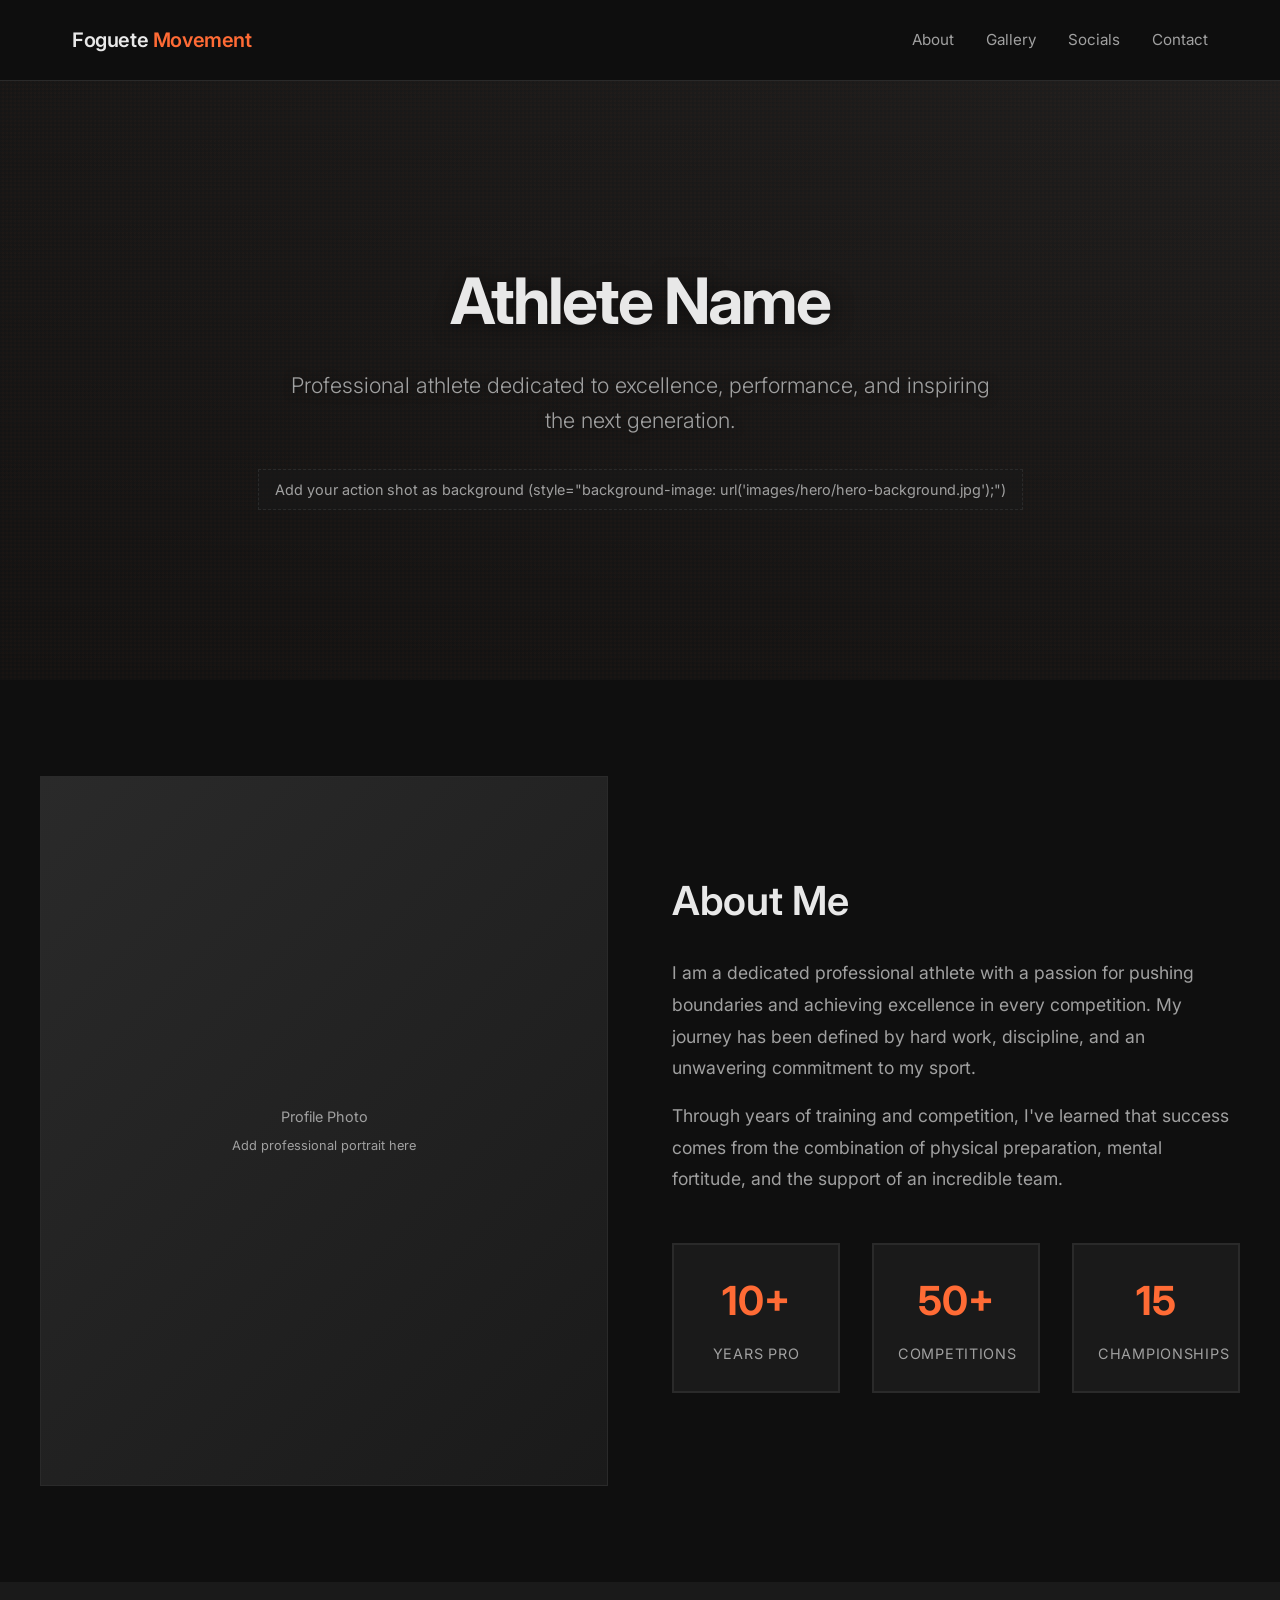
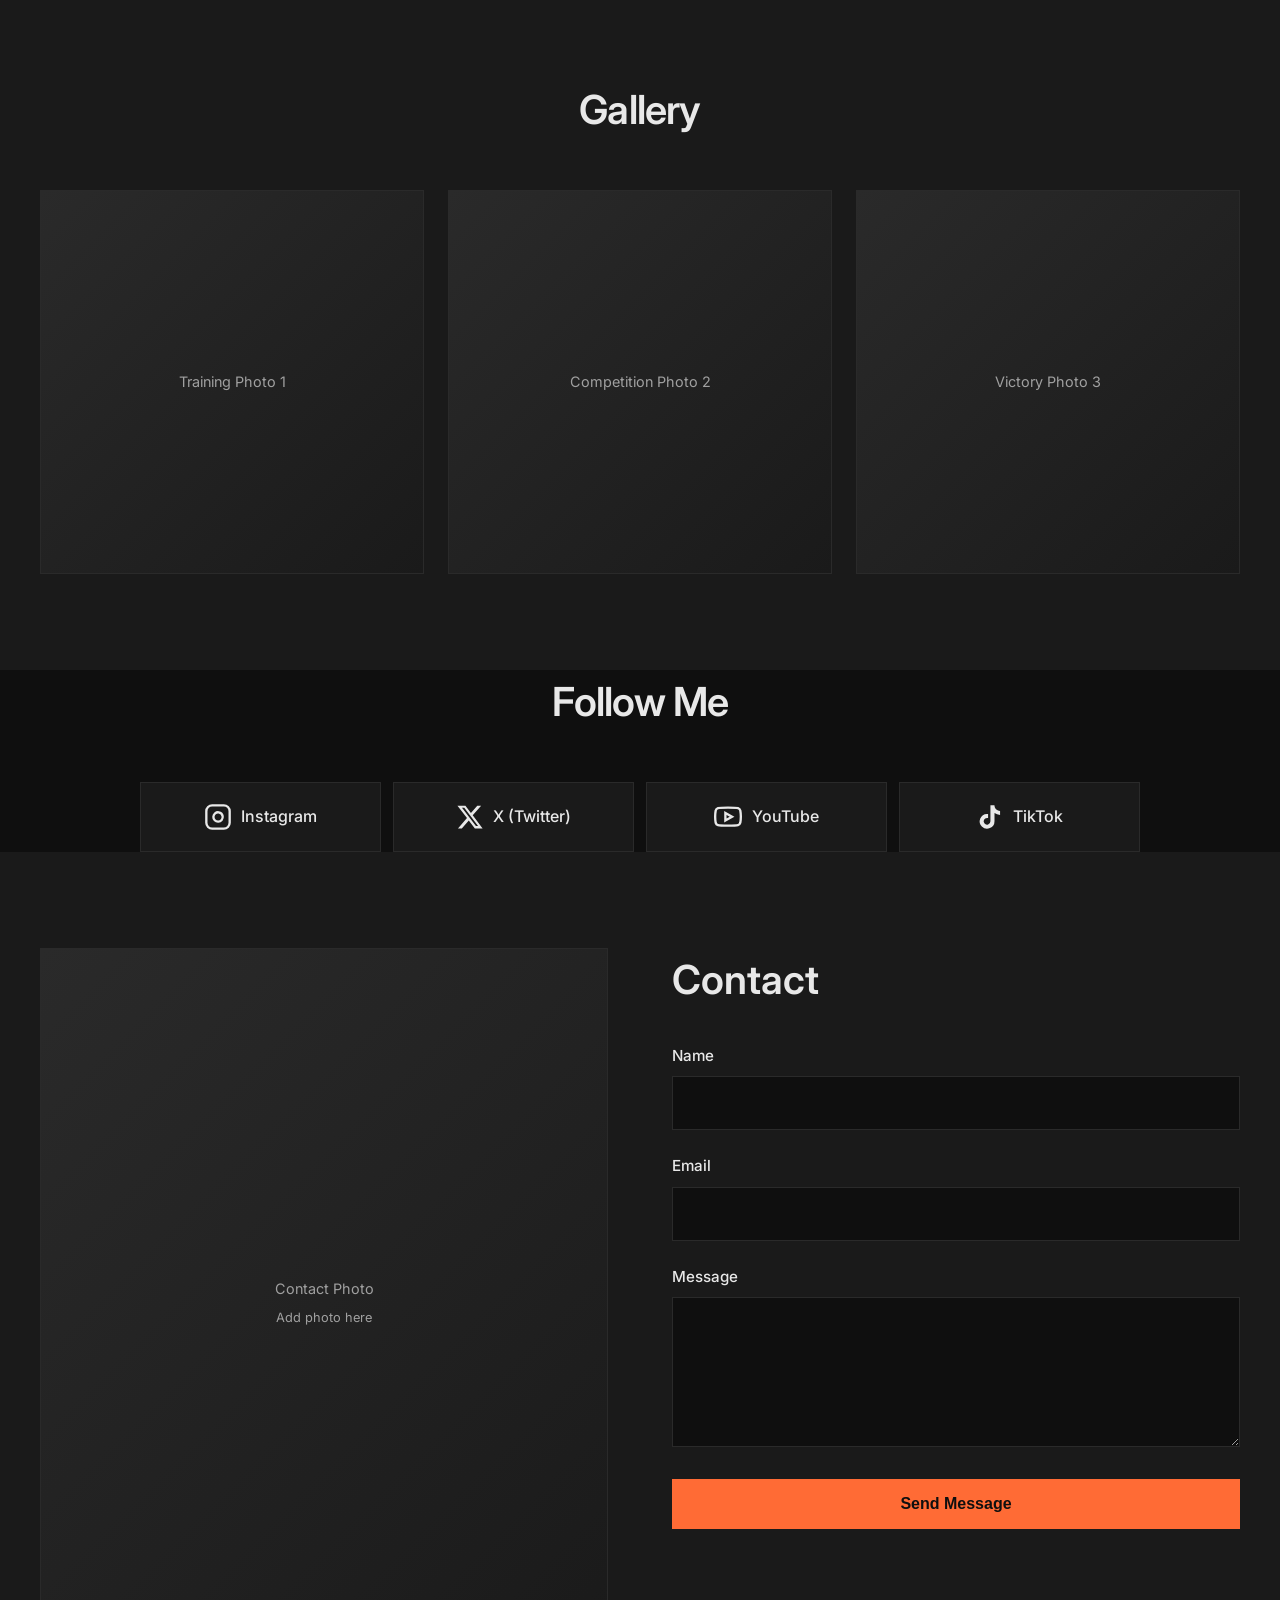
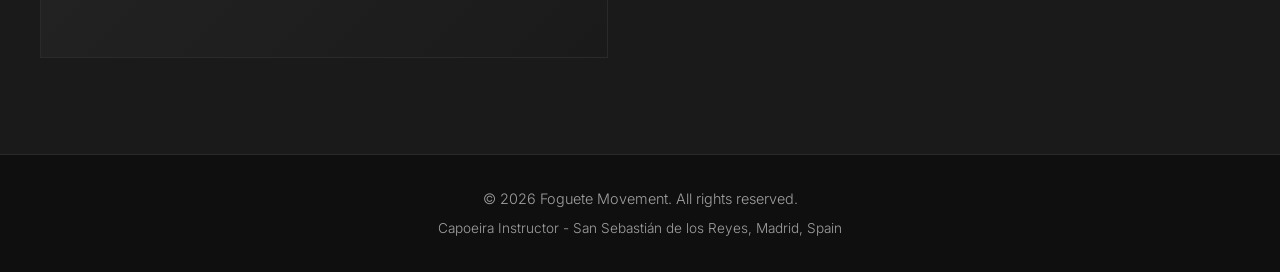
==== index.html @ 34d9576e "Update index.html" ====
<!DOCTYPE html>
<html lang="en">
<head>
    <meta charset="UTF-8">
    <meta name="viewport" content="width=device-width, initial-scale=1.0">
    <meta name="description" content="Professional athlete portfolio showcasing achievements, gallery, and contact information">
    <meta name="author" content="Athlete Name">
    <title>Foguete Movement | Capoeira & Documentaries</title>
    <link href="https://fonts.googleapis.com/css2?family=Inter:wght@300;400;500;600;700&display=swap" rel="stylesheet">
    <link rel="stylesheet" href="css/styles.css">
</head>
    
<body>
    <!-- Header Navigation -->
    <header>
        <nav>
            <div class="logo">Foguete <span style="color: var(--accent-orange);">Movement</span></div>
            <ul class="nav-links">
                <li><a href="#about">About</a></li>
                <li><a href="#gallery">Gallery</a></li>
                <li><a href="#social">Socials</a></li>
                <li><a href="#contact">Contact</a></li>
            </ul>
        </nav>
    </header>

    <!-- Hero Section with Background -->
    <section class="hero">
        <div class="hero-background">
            <!-- Replace this with: style="background-image: url('images/hero/hero-background.jpg');" -->
        </div>
        <div class="hero-content">
            <h1>Athlete Name</h1>
            <p>Professional athlete dedicated to excellence, performance, and inspiring the next generation.</p>
            <div class="hero-placeholder">Add your action shot as background (style="background-image: url('images/hero/hero-background.jpg');")</div>
        </div>
    </section>

    <!-- Profile/About Section -->
    <section id="about" class="profile-section">
        <div class="profile-container">
            <div class="profile-image">
                <!-- Replace with: <img src="images/profile/profile-photo.jpg" alt="Athlete Name" style="width: 100%; height: 100%; object-fit: cover;"> -->
                <div style="text-align: center; padding: 2rem;">
                    <p>Profile Photo</p>
                    <p style="font-size: 0.8rem; margin-top: 0.5rem;">Add professional portrait here</p>
                </div>
            </div>
            <div class="profile-content">
                <h2>About Me</h2>
                <p>I am a dedicated professional athlete with a passion for pushing boundaries and achieving excellence in every competition. My journey has been defined by hard work, discipline, and an unwavering commitment to my sport.</p>
                <p>Through years of training and competition, I've learned that success comes from the combination of physical preparation, mental fortitude, and the support of an incredible team.</p>
                
                <div class="stats-grid">
                    <div class="stat-item">
                        <span class="stat-number">10+</span>
                        <span class="stat-label">Years Pro</span>
                    </div>
                    <div class="stat-item">
                        <span class="stat-number">50+</span>
                        <span class="stat-label">Competitions</span>
                    </div>
                    <div class="stat-item">
                        <span class="stat-number">15</span>
                        <span class="stat-label">Championships</span>
                    </div>
                </div>
            </div>
        </div>
    </section>

    <!-- Gallery Section -->
    <section id="gallery" class="gallery-section">
        <div class="gallery-container">
            <h2 class="section-title">Gallery</h2>
            <div class="gallery-grid">
                <div class="gallery-item">
                    <!-- Replace with: <img src="images/gallery/training-01.jpg" alt="Training" style="width: 100%; height: 100%; object-fit: cover;"> -->
                    <p>Training Photo 1</p>
                </div>
                <div class="gallery-item">
                    <!-- Replace with: <img src="images/gallery/competition-02.jpg" alt="Competition" style="width: 100%; height: 100%; object-fit: cover;"> -->
                    <p>Competition Photo 2</p>
                </div>
                <div class="gallery-item">
                    <!-- Replace with: <img src="images/gallery/victory-03.jpg" alt="Victory" style="width: 100%; height: 100%; object-fit: cover;"> -->
                    <p>Victory Photo 3</p>
                </div>
            </div>
        </div>
    </section>

    <!-- Social Networks Section -->
    <section id="social" class="social-section">
            <h2 class="section-title">Follow Me</h2>
            <div class="social-links">
                <a href="https://instagram.com" class="social-link" target="_blank" rel="noopener noreferrer">
                    <svg class="social-icon" viewBox="0 0 24 24" fill="none" stroke="currentColor" stroke-width="2">
                        <rect x="2" y="2" width="20" height="20" rx="5" ry="5"></rect>
                        <path d="M16 11.37A4 4 0 1 1 12.63 8 4 4 0 0 1 16 11.37z"></path>
                        <line x1="17.5" y1="6.5" x2="17.51" y2="6.5"></line>
                    </svg>
                    <span class="social-name">Instagram</span>
                </a>
    
                <a href="https://twitter.com" class="social-link" target="_blank" rel="noopener noreferrer">
                    <svg class="social-icon-fill" viewBox="0 0 24 24" width="32" height="32">
                        <path d="M18.244 2.25h3.308l-7.227 8.26 8.502 11.24H16.17l-5.214-6.817L4.99 21.75H1.68l7.73-8.835L1.254 2.25H8.08l4.713 6.231zm-1.161 17.52h1.833L7.084 4.126H5.117z"/>
                    </svg>
                    <span class="social-name">X (Twitter)</span>
                </a>
    
                <a href="https://youtube.com" class="social-link" target="_blank" rel="noopener noreferrer">
                    <svg class="social-icon" viewBox="0 0 24 24" fill="none" stroke="currentColor" stroke-width="2">
                        <path d="M22.54 6.42a2.78 2.78 0 0 0-1.94-2C18.88 4 12 4 12 4s-6.88 0-8.6.46a2.78 2.78 0 0 0-1.94 2A29 29 0 0 0 1 11.75a29 29 0 0 0 .46 5.33A2.78 2.78 0 0 0 3.4 19c1.72.46 8.6.46 8.6.46s6.88 0 8.6-.46a2.78 2.78 0 0 0 1.94-2 29 29 0 0 0 .46-5.25 29 29 0 0 0-.46-5.33z"></path>
                        <polygon points="9.75 15.02 15.5 11.75 9.75 8.48 9.75 15.02"></polygon>
                    </svg>
                    <span class="social-name">YouTube</span>
                </a>
    
                <a href="https://tiktok.com" class="social-link" target="_blank" rel="noopener noreferrer">
                    <svg class="social-icon-fill" viewBox="0 0 24 24" width="32" height="32">
                        <path d="M19.59 6.69a4.83 4.83 0 0 1-3.77-4.25V2h-3.45v13.67a2.89 2.89 0 0 1-5.2 1.74 2.89 2.89 0 0 1 2.31-4.64 2.93 2.93 0 0 1 .88.13V9.4a6.84 6.84 0 0 0-1-.05A6.33 6.33 0 0 0 5 20.1a6.34 6.34 0 0 0 10.86-4.43v-7a8.16 8.16 0 0 0 4.77 1.52v-3.4a4.85 4.85 0 0 1-1-.1z"/>
                    </svg>
                    <span class="social-name">TikTok</span>
                </a>
            </div>
        </section>

    <!-- Contact Section -->
    <section id="contact" class="contact-section">
        <div class="contact-container">
            <div class="contact-image">
                <!-- Replace with: <img src="images/contact/contact-photo.jpg" alt="Contact" style="width: 100%; height: 100%; object-fit: cover;"> -->
                <div style="text-align: center; padding: 2rem;">
                    <p>Contact Photo</p>
                    <p style="font-size: 0.8rem; margin-top: 0.5rem;">Add photo here</p>
                </div>
            </div>
            <div class="contact-form-wrapper">
                <h2>Contact</h2>
                <form class="contact-form">
                    <div class="form-group">
                        <label for="name">Name</label>
                        <input type="text" id="name" name="name" required>
                    </div>
                    <div class="form-group">
                        <label for="email">Email</label>
                        <input type="email" id="email" name="email" required>
                    </div>
                    <div class="form-group">
                        <label for="message">Message</label>
                        <textarea id="message" name="message" required></textarea>
                    </div>
                    <button type="submit" class="submit-btn"><span>Send Message</span></button>
                </form>
            </div>
        </div>
    </section>

    <!-- Footer -->
    <footer>
        <p>&copy; 2026 Foguete Movement. All rights reserved.</p>
        <p style="font-size: 0.85rem; margin-top: 0.5rem;">Capoeira Instructor - San Sebastián de los Reyes, Madrid, Spain</p>
    </footer>
---- css/styles.css ----
/* CSS Reset and Base Styles */
* {
    margin: 0;
    padding: 0;
    box-sizing: border-box;
}

:root {
    --primary-dark: #0f0f0f;
    --secondary-dark: #1a1a1a;
    --text-primary: #e8e8e8;
    --text-secondary: #a0a0a0;
    --border-dark: #2a2a2a;
    --accent-orange: #ff6b35;
    --accent-orange-hover: #ff8555;
}

body {
    font-family: 'Inter', -apple-system, BlinkMacSystemFont, 'Segoe UI', Roboto, sans-serif;
    line-height: 1.6;
    color: var(--text-primary);
    background-color: var(--primary-dark);
}

/* Header Navigation */
header {
    position: fixed;
    top: 0;
    width: 100%;
    background-color: rgba(15, 15, 15, 0.95);
    backdrop-filter: blur(10px);
    border-bottom: 1px solid var(--border-dark);
    z-index: 1000;
}

nav {
    max-width: 1200px;
    margin: 0 auto;
    padding: 1.5rem 2rem;
    display: flex;
    justify-content: space-between;
    align-items: center;
}

.logo {
    font-size: 1.25rem;
    font-weight: 600;
    letter-spacing: -0.02em;
    color: var(--text-primary);
}

.nav-links {
    display: flex;
    gap: 2rem;
    list-style: none;
}

.nav-links a {
    text-decoration: none;
    color: var(--text-secondary);
    font-size: 0.95rem;
    font-weight: 400;
    transition: color 0.3s ease;
    position: relative;
    padding-bottom: 4px;
}

.nav-links a::after {
    content: '';
    position: absolute;
    bottom: 0;
    left: 50%;
    width: 0;
    height: 2px;
    background-color: var(--accent-orange);
    transition: width 0.3s ease, left 0.3s ease;
}

.nav-links a:hover {
    color: var(--accent-orange);
}

.nav-links a:hover::after {
    width: 100%;
    left: 0;
}

/* Hero Section with Background Image */
.hero {
    margin-top: 80px;
    padding: 0;
    position: relative;
    overflow: hidden;
    height: 600px;
}

.hero-background {
    position: absolute;
    top: 0;
    left: 0;
    right: 0;
    bottom: 0;
    background: linear-gradient(135deg, #1a1a1a 0%, #2a2a2a 100%);
    background-size: cover;
    background-position: center;
}

.hero-background::before {
    content: '';
    position: absolute;
    top: 0;
    left: 0;
    right: 0;
    bottom: 0;
    background: linear-gradient(to bottom, rgba(15, 15, 15, 0.3), rgba(15, 15, 15, 0.8));
    z-index: 1;
}

.hero-background::after {
    content: '';
    position: absolute;
    top: 0;
    left: 0;
    right: 0;
    bottom: 0;
    background-image: 
        repeating-linear-gradient(
            0deg,
            transparent,
            transparent 2px,
            rgba(255, 107, 53, 0.03) 2px,
            rgba(255, 107, 53, 0.03) 4px
        ),
        repeating-linear-gradient(
            90deg,
            transparent,
            transparent 2px,
            rgba(255, 107, 53, 0.03) 2px,
            rgba(255, 107, 53, 0.03) 4px
        );
    opacity: 0.5;
    z-index: 2;
}

.hero-content {
    position: relative;
    z-index: 3;
    height: 100%;
    display: flex;
    flex-direction: column;
    justify-content: center;
    align-items: center;
    text-align: center;
    padding: 2rem;
}

.hero h1 {
    font-size: 4rem;
    font-weight: 700;
    letter-spacing: -0.03em;
    margin-bottom: 1rem;
    color: var(--text-primary);
    text-shadow: 2px 2px 20px rgba(0, 0, 0, 0.5);
}

.hero p {
    font-size: 1.35rem;
    font-weight: 300;
    color: var(--text-secondary);
    max-width: 700px;
    margin: 0 auto;
    text-shadow: 1px 1px 10px rgba(0, 0, 0, 0.5);
}

.hero-placeholder {
    color: var(--text-secondary);
    font-size: 0.9rem;
    margin-top: 2rem;
    padding: 0.5rem 1rem;
    border: 1px dashed var(--border-dark);
    background: rgba(26, 26, 26, 0.6);
}

/* Profile Section */
.profile-section {
    background-color: var(--primary-dark);
    padding: 6rem 2rem;
}

.profile-container {
    max-width: 1200px;
    margin: 0 auto;
    display: grid;
    grid-template-columns: 1fr 1fr;
    gap: 4rem;
    align-items: center;
}

.profile-image {
    width: 100%;
    aspect-ratio: 4/5;
    background: linear-gradient(135deg, #2a2a2a 0%, #1a1a1a 100%);
    border: 1px solid var(--border-dark);
    display: flex;
    align-items: center;
    justify-content: center;
    color: var(--text-secondary);
    font-size: 0.9rem;
}

.profile-content h2 {
    font-size: 2.5rem;
    font-weight: 600;
    margin-bottom: 1.5rem;
    color: var(--text-primary);
}

.profile-content p {
    font-size: 1.1rem;
    line-height: 1.8;
    color: var(--text-secondary);
    margin-bottom: 1rem;
}

.stats-grid {
    display: grid;
    grid-template-columns: repeat(3, 1fr);
    gap: 2rem;
    margin-top: 3rem;
}

.stat-item {
    text-align: center;
    padding: 1.5rem;
    background-color: var(--secondary-dark);
    border: 2px solid var(--border-dark);
    position: relative;
    overflow: hidden;
    transition: transform 0.3s ease;
}

.stat-item::before {
    content: '';
    position: absolute;
    top: 0;
    left: 0;
    right: 0;
    bottom: 0;
    border: 2px solid var(--accent-orange);
    opacity: 0;
    transition: opacity 0.3s ease;
}

.stat-item::after {
    content: '';
    position: absolute;
    top: -2px;
    left: -2px;
    right: -2px;
    bottom: -2px;
    background: linear-gradient(90deg, 
        transparent 0%, 
        var(--accent-orange) 50%, 
        transparent 100%);
    opacity: 0;
    animation: none;
}

@keyframes lightsaberSweep {
    0% {
        transform: translateX(-100%);
    }
    100% {
        transform: translateX(100%);
    }
}

.stat-item:hover {
    transform: translateY(-5px);
}

.stat-item:hover::before {
    opacity: 1;
}

.stat-item:hover::after {
    opacity: 0.6;
    animation: lightsaberSweep 1s ease-in-out;
}

.stat-number {
    font-size: 2.5rem;
    font-weight: 700;
    color: var(--accent-orange);
    display: block;
    margin-bottom: 0.5rem;
}

.stat-label {
    font-size: 0.9rem;
    color: var(--text-secondary);
    text-transform: uppercase;
    letter-spacing: 0.05em;
}

/* Gallery Section */
.gallery-section {
    background-color: var(--secondary-dark);
    padding: 6rem 2rem;
}

.gallery-container {
    max-width: 1200px;
    margin: 0 auto;
}

.section-title {
    font-size: 2.5rem;
    font-weight: 600;
    text-align: center;
    margin-bottom: 3rem;
    letter-spacing: -0.02em;
    color: var(--text-primary);
}

.gallery-grid {
    display: grid;
    grid-template-columns: repeat(auto-fit, minmax(300px, 1fr));
    gap: 1.5rem;
}

.gallery-item {
    aspect-ratio: 1;
    background: linear-gradient(135deg, #2a2a2a 0%, #1a1a1a 100%);
    border: 1px solid var(--border-dark);
    overflow: hidden;
    display: flex;
    align-items: center;
    justify-content: center;
    color: var(--text-secondary);
    font-size: 0.9rem;
    transition: transform 0.3s ease, border-color 0.3s ease, box-shadow 0.3s ease;
    cursor: pointer;
    position: relative;
}

.gallery-item::before {
    content: '';
    position: absolute;
    inset: 0;
    background: linear-gradient(135deg, rgba(255, 107, 53, 0.1) 0%, transparent 100%);
    opacity: 0;
    transition: opacity 0.3s ease;
}

.gallery-item:hover {
    transform: scale(1.05);
    border-color: var(--accent-orange);
    box-shadow: 0 12px 32px rgba(255, 107, 53, 0.3);
}

.gallery-item:hover::before {
    opacity: 1;
}

/* Social links — single row, never wraps */
.social-section { background-color: var(--primary-dark); }

.social-links {
    display: flex;
    flex-direction: row;
    flex-wrap: nowrap;
    gap: 0.75rem;
    max-width: 1000px;
    width: 100%;
    margin: 0 auto;
}

.social-link {
    flex: 1 1 0;
    min-width: 0;
    display: flex;
    flex-direction: row;
    align-items: center;
    justify-content: center;
    gap: 0.6rem;
    padding: 1.25rem 0.75rem;
    border: 1px solid var(--border-dark);
    text-decoration: none;
    color: var(--text-primary);
    background-color: var(--secondary-dark);
    white-space: nowrap;
    overflow: hidden;
    position: relative;
    transition: all 0.3s ease;
}

.social-link::before {
    content: '';
    position: absolute;
    inset: 0;
    background: radial-gradient(circle at center, rgba(255,107,53,0.1) 0%, transparent 70%);
    opacity: 0;
    transition: opacity 0.3s ease;
}

.social-link:hover {
    border-color: var(--accent-orange);
    background-color: rgba(255,107,53,0.05);
    transform: scale(1.03);
    box-shadow: 0 8px 24px rgba(255,107,53,0.2);
}

.social-link:hover::before { opacity: 1; }

.social-icon,
.social-icon-fill {
    width: 28px;
    height: 28px;
    flex-shrink: 0;
}

.social-icon { stroke: var(--text-primary); transition: stroke 0.3s ease; }
.social-icon-fill { fill: var(--text-primary); transition: fill 0.3s ease; }
.social-link:hover .social-icon { stroke: var(--accent-orange); }
.social-link:hover .social-icon-fill { fill: var(--accent-orange); }

.social-name {
    font-size: 1rem;
    font-weight: 500;
    white-space: nowrap;
    overflow: hidden;
    text-overflow: ellipsis;
}



/* Contact Section */
.contact-section {
    background-color: var(--secondary-dark);
    padding: 6rem 2rem;
}

.contact-container {
    max-width: 1200px;
    margin: 0 auto;
    display: grid;
    grid-template-columns: 1fr 1fr;
    gap: 4rem;
    align-items: start;
}

.contact-image {
    width: 100%;
    aspect-ratio: 4/5;
    background: linear-gradient(135deg, #2a2a2a 0%, #1a1a1a 100%);
    border: 1px solid var(--border-dark);
    display: flex;
    align-items: center;
    justify-content: center;
    color: var(--text-secondary);
    font-size: 0.9rem;
}

.contact-form-wrapper h2 {
    font-size: 2.5rem;
    font-weight: 600;
    margin-bottom: 2rem;
    color: var(--text-primary);
}

.contact-form {
    width: 100%;
}

.form-group {
    margin-bottom: 1.5rem;
}

label {
    display: block;
    margin-bottom: 0.5rem;
    font-weight: 500;
    color: var(--text-primary);
    font-size: 0.95rem;
}

input,
textarea {
    width: 100%;
    padding: 1rem;
    border: 1px solid var(--border-dark);
    background-color: var(--primary-dark);
    color: var(--text-primary);
    font-size: 1rem;
    font-family: inherit;
    transition: border-color 0.3s ease;
}

input:focus,
textarea:focus {
    outline: none;
    border-color: var(--accent-orange);
}

textarea {
    resize: vertical;
    min-height: 150px;
}

.submit-btn {
    width: 100%;
    padding: 1rem 2rem;
    background-color: var(--accent-orange);
    color: var(--primary-dark);
    border: none;
    font-size: 1rem;
    font-weight: 600;
    cursor: pointer;
    transition: all 0.3s ease;
    position: relative;
    overflow: hidden;
}

.submit-btn::before {
    content: '';
    position: absolute;
    top: 50%;
    left: 50%;
    width: 0;
    height: 0;
    background: var(--accent-orange-hover);
    border-radius: 50%;
    transform: translate(-50%, -50%);
    transition: width 0.5s ease, height 0.5s ease;
}

.submit-btn:hover {
    transform: scale(1.02);
    box-shadow: 0 8px 24px rgba(255, 107, 53, 0.4);
}

.submit-btn:hover::before {
    width: 300%;
    height: 300%;
}

.submit-btn span {
    position: relative;
    z-index: 1;
}

/* Footer */
footer {
    text-align: center;
    padding: 2rem;
    background-color: var(--primary-dark);
    color: var(--text-secondary);
    border-top: 1px solid var(--border-dark);
}

footer p {
    font-size: 0.9rem;
    font-weight: 300;
}

/* Page Load Animations */
@keyframes fadeInUp {
    from {
        opacity: 0;
        transform: translateY(30px);
    }
    to {
        opacity: 1;
        transform: translateY(0);
    }
}

@keyframes fadeIn {
    from {
        opacity: 0;
    }
    to {
        opacity: 1;
    }
}

@keyframes slideInLeft {
    from {
        opacity: 0;
        transform: translateX(-50px);
    }
    to {
        opacity: 1;
        transform: translateX(0);
    }
}

@keyframes slideInRight {
    from {
        opacity: 0;
        transform: translateX(50px);
    }
    to {
        opacity: 1;
        transform: translateX(0);
    }
}

@keyframes scaleIn {
    from {
        opacity: 0;
        transform: scale(0.9);
    }
    to {
        opacity: 1;
        transform: scale(1);
    }
}

/* Apply animations to elements */
header {
    animation: fadeIn 0.8s ease-out;
}

.hero-content {
    animation: fadeInUp 1s ease-out 0.2s both;
}

.profile-image {
    animation: slideInLeft 0.8s ease-out 0.3s both;
}

.profile-content {
    animation: slideInRight 0.8s ease-out 0.3s both;
}

.stat-item {
    animation: scaleIn 0.6s ease-out both;
}

.stat-item:nth-child(1) {
    animation-delay: 0.4s;
}

.stat-item:nth-child(2) {
    animation-delay: 0.5s;
}

.stat-item:nth-child(3) {
    animation-delay: 0.6s;
}

.gallery-item {
    animation: fadeInUp 0.6s ease-out both;
}

.gallery-item:nth-child(1) { animation-delay: 0.1s; }
.gallery-item:nth-child(2) { animation-delay: 0.2s; }
.gallery-item:nth-child(3) { animation-delay: 0.3s; }
.gallery-item:nth-child(4) { animation-delay: 0.4s; }
.gallery-item:nth-child(5) { animation-delay: 0.5s; }
.gallery-item:nth-child(6) { animation-delay: 0.6s; }

.social-link {
    animation: fadeInUp 0.6s ease-out both;
}

.social-link:nth-child(1) { animation-delay: 0.2s; }
.social-link:nth-child(2) { animation-delay: 0.3s; }
.social-link:nth-child(3) { animation-delay: 0.4s; }
.social-link:nth-child(4) { animation-delay: 0.5s; }

.contact-image {
    animation: slideInLeft 0.8s ease-out 0.3s both;
}

.contact-form-wrapper {
    animation: slideInRight 0.8s ease-out 0.3s both;
}

.section-title {
    animation: fadeInUp 0.8s ease-out both;
}

/* Responsive Design */
@media (max-width: 968px) {
    .profile-container,
    .contact-container {
        grid-template-columns: 1fr;
        gap: 3rem;
    }

    .stats-grid {
        grid-template-columns: repeat(3, 1fr);
        gap: 1rem;
    }

    .gallery-grid {
        grid-template-columns: repeat(2, 1fr);
    }
}

@media (max-width: 768px) {
    .hero {
        height: 500px;
    }

    .hero h1 {
        font-size: 2.5rem;
    }

    .hero p {
        font-size: 1.1rem;
    }

    .section-title,
    .profile-content h2,
    .contact-form-wrapper h2 {
        font-size: 2rem;
    }

    nav {
        padding: 1rem 1.5rem;
    }

    .nav-links {
        gap: 1.5rem;
    }

    /* Social row: compact icon buttons, not stretched */
    .social-links {
        justify-content: center;
        gap: 0.75rem;
    }

    .social-link {
        flex: 0 0 auto;
        padding: 1rem 1.25rem;
    }

    .social-name {
        display: none;
    }

    .social-icon,
    .social-icon-fill {
        width: 24px;
        height: 24px;
    }

    .gallery-grid {
        grid-template-columns: 1fr;
    }

    .stats-grid {
        grid-template-columns: 1fr;
    }
}

@media (max-width: 480px) {
    .hero {
        height: 450px;
        padding: 1.5rem;
    }

    .hero h1 {
        font-size: 2rem;
    }

    .nav-links {
        gap: 1rem;
    }

    .nav-links a {
        font-size: 0.9rem;
    }
}
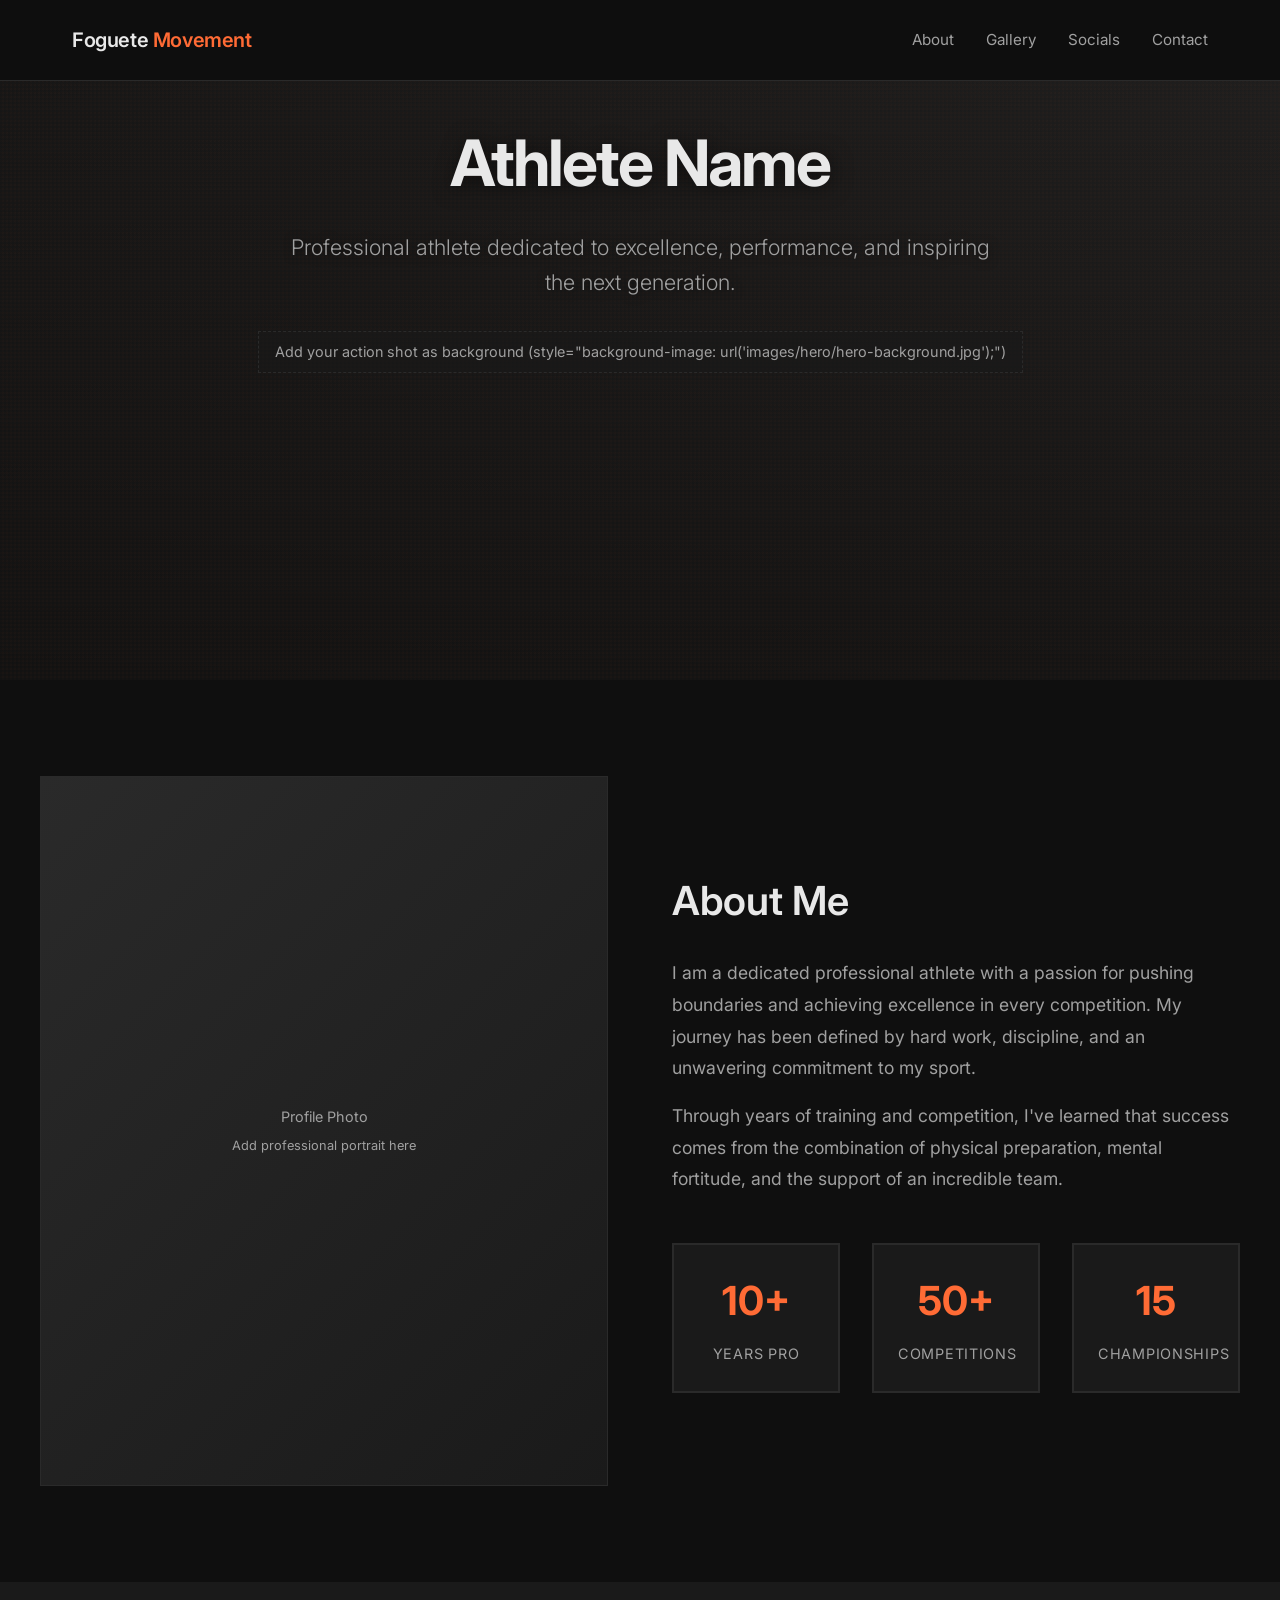
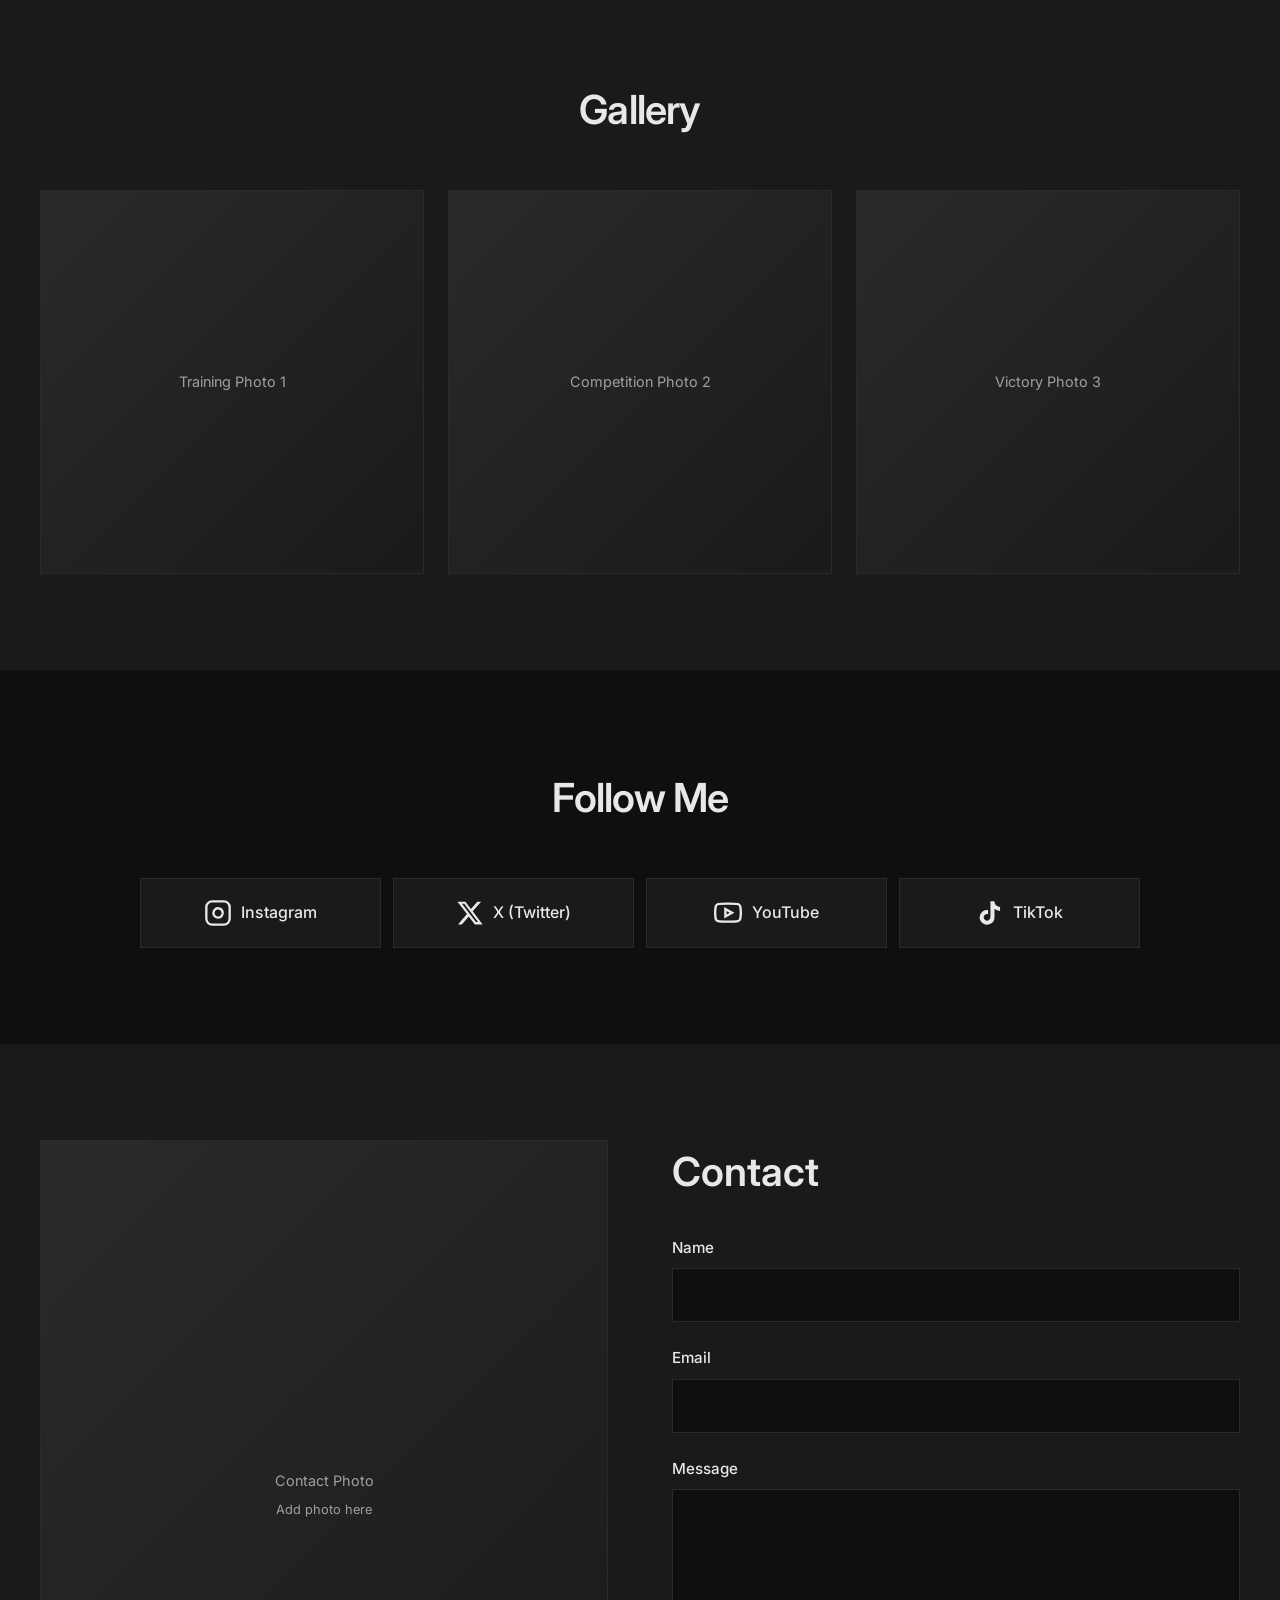
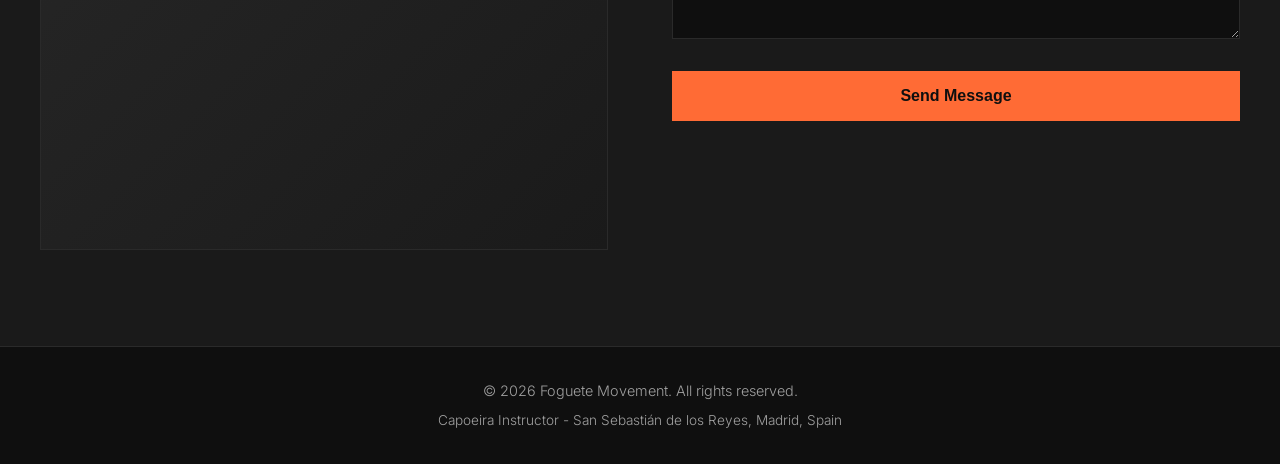
==== commit 08eeab41: "Update index.html" ====
--- a/index.html
+++ b/index.html
@@ -33,6 +33,7 @@
             <h1>Athlete Name</h1>
             <p>Professional athlete dedicated to excellence, performance, and inspiring the next generation.</p>
             <div class="hero-placeholder">Add your action shot as background (style="background-image: url('images/hero/hero-background.jpg');")</div>
+            <section class="hero" style="background-image: url('images/IMG_00893.jpg');"></section>
         </div>
     </section>
 
--- a/css/styles.css
+++ b/css/styles.css
@@ -364,7 +364,10 @@
 }
 
 /* Social links — single row, never wraps */
-.social-section { background-color: var(--primary-dark); }
+.social-section {
+    background-color: var(--primary-dark);
+    padding: 6rem 2rem;
+}
 
 .social-links {
     display: flex;
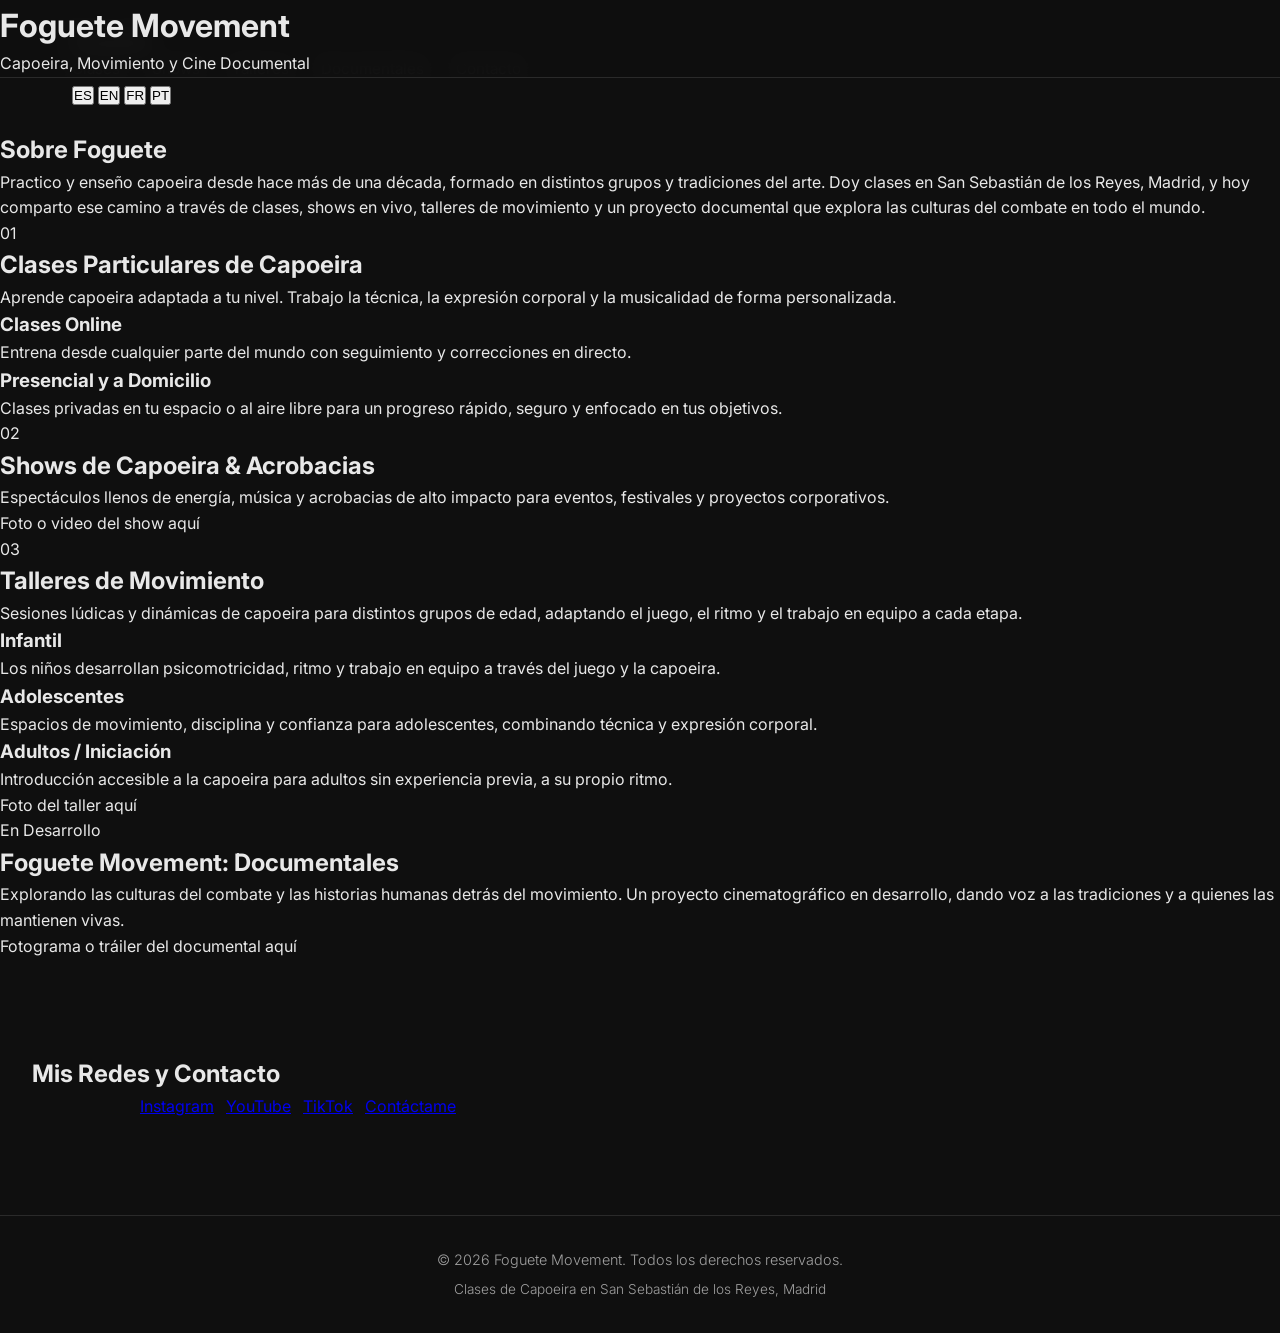
==== commit 5a3f4e5b: "Update index.html" ====
--- a/index.html
+++ b/index.html
@@ -1,166 +1,363 @@
 <!DOCTYPE html>
-<html lang="en">
+<html lang="es">
 <head>
     <meta charset="UTF-8">
     <meta name="viewport" content="width=device-width, initial-scale=1.0">
-    <meta name="description" content="Professional athlete portfolio showcasing achievements, gallery, and contact information">
-    <meta name="author" content="Athlete Name">
-    <title>Foguete Movement | Capoeira & Documentaries</title>
+    <meta name="description" content="Foguete Movement - Clases particulares de Capoeira en San Sebastián de los Reyes, Madrid (online y a domicilio), Shows acrobáticos, Talleres de movimiento y Documentales de Culturas del Combate.">
+    <meta name="keywords" content="capoeira, capoeira madrid, capoeira san sebastián de los reyes, clases capoeira, shows capoeira, talleres de movimiento, documental culturas del combate">
+    <title>Foguete Movement | Capoeira en San Sebastián de los Reyes, Madrid</title>
+
+    <!-- Favicon: inline SVG, orange "F" on dark background — swap for your own icon anytime -->
+    <link rel="icon" type="image/svg+xml" href="data:image/svg+xml,<svg xmlns='http://www.w3.org/2000/svg' viewBox='0 0 100 100'><rect width='100' height='100' rx='20' fill='%230f0f0f'/><text x='50' y='68' font-family='Arial, sans-serif' font-size='60' font-weight='700' fill='%23ff6b35' text-anchor='middle'>F</text></svg>">
+
+    <link rel="preconnect" href="https://fonts.googleapis.com">
+    <link rel="preconnect" href="https://fonts.gstatic.com" crossorigin>
     <link href="https://fonts.googleapis.com/css2?family=Inter:wght@300;400;500;600;700&display=swap" rel="stylesheet">
+
+    <!-- External stylesheet — save styles.css inside a css/ folder next to this file -->
     <link rel="stylesheet" href="css/styles.css">
 </head>
-    
 <body>
-    <!-- Header Navigation -->
+    <!-- SEO: Structured data — Person offering multiple services -->
+    <script type="application/ld+json">
+    {
+      "@context": "https://schema.org",
+      "@type": "Person",
+      "name": "Foguete",
+      "jobTitle": "Instructor de Capoeira",
+      "description": "Clases de capoeira, shows acrobáticos, talleres de movimiento y proyecto documental sobre culturas del combate.",
+      "address": {
+        "@type": "PostalAddress",
+        "addressLocality": "San Sebastián de los Reyes",
+        "addressRegion": "Madrid",
+        "addressCountry": "ES"
+      },
+      "areaServed": "San Sebastián de los Reyes, Madrid",
+      "sameAs": [
+        "https://instagram.com/yourprofile",
+        "https://youtube.com/yourprofile",
+        "https://tiktok.com/yourprofile"
+      ]
+    }
+    </script>
+
+    <nav class="top-nav">
+        <div class="nav-container">
+            <a href="#" class="logo">Foguete</a>
+            <ul class="nav-links">
+                <li><a href="#clases" data-i18n="nav_clases">Clases</a></li>
+                <li><a href="#shows" data-i18n="nav_shows">Shows</a></li>
+                <li><a href="#talleres" data-i18n="nav_talleres">Talleres</a></li>
+                <li><a href="#documentales" data-i18n="nav_documentales">Documentales</a></li>
+                <li><a href="#redes" data-i18n="nav_contacto">Contacto</a></li>
+            </ul>
+            <!-- Language switcher -->
+            <div class="lang-switcher" role="group" aria-label="Language selector">
+                <button class="lang-btn active" data-lang="es" aria-pressed="true">ES</button>
+                <button class="lang-btn" data-lang="en" aria-pressed="false">EN</button>
+                <button class="lang-btn" data-lang="fr" aria-pressed="false">FR</button>
+                <button class="lang-btn" data-lang="pt" aria-pressed="false">PT</button>
+            </div>
+        </div>
+    </nav>
+
     <header>
-        <nav>
-            <div class="logo">Foguete <span style="color: var(--accent-orange);">Movement</span></div>
-            <ul class="nav-links">
-                <li><a href="#about">About</a></li>
-                <li><a href="#gallery">Gallery</a></li>
-                <li><a href="#social">Socials</a></li>
-                <li><a href="#contact">Contact</a></li>
-            </ul>
-        </nav>
+        <h1>Foguete Movement</h1>
+        <p class="subtitle" data-i18n="hero_subtitle">Capoeira, Movimiento y Cine Documental</p>
     </header>
 
-    <!-- Hero Section with Background -->
-    <section class="hero">
-        <div class="hero-background">
-            <!-- Replace this with: style="background-image: url('images/hero/hero-background.jpg');" -->
-        </div>
-        <div class="hero-content">
-            <h1>Athlete Name</h1>
-            <p>Professional athlete dedicated to excellence, performance, and inspiring the next generation.</p>
-            <div class="hero-placeholder">Add your action shot as background (style="background-image: url('images/hero/hero-background.jpg');")</div>
-            <section class="hero" style="background-image: url('images/IMG_00893.jpg');"></section>
-        </div>
-    </section>
-
-    <!-- Profile/About Section -->
-    <section id="about" class="profile-section">
-        <div class="profile-container">
-            <div class="profile-image">
-                <!-- Replace with: <img src="images/profile/profile-photo.jpg" alt="Athlete Name" style="width: 100%; height: 100%; object-fit: cover;"> -->
-                <div style="text-align: center; padding: 2rem;">
-                    <p>Profile Photo</p>
-                    <p style="font-size: 0.8rem; margin-top: 0.5rem;">Add professional portrait here</p>
-                </div>
-            </div>
-            <div class="profile-content">
-                <h2>About Me</h2>
-                <p>I am a dedicated professional athlete with a passion for pushing boundaries and achieving excellence in every competition. My journey has been defined by hard work, discipline, and an unwavering commitment to my sport.</p>
-                <p>Through years of training and competition, I've learned that success comes from the combination of physical preparation, mental fortitude, and the support of an incredible team.</p>
-                
-                <div class="stats-grid">
-                    <div class="stat-item">
-                        <span class="stat-number">10+</span>
-                        <span class="stat-label">Years Pro</span>
-                    </div>
-                    <div class="stat-item">
-                        <span class="stat-number">50+</span>
-                        <span class="stat-label">Competitions</span>
-                    </div>
-                    <div class="stat-item">
-                        <span class="stat-number">15</span>
-                        <span class="stat-label">Championships</span>
-                    </div>
-                </div>
-            </div>
-        </div>
-    </section>
-
-    <!-- Gallery Section -->
-    <section id="gallery" class="gallery-section">
-        <div class="gallery-container">
-            <h2 class="section-title">Gallery</h2>
-            <div class="gallery-grid">
-                <div class="gallery-item">
-                    <!-- Replace with: <img src="images/gallery/training-01.jpg" alt="Training" style="width: 100%; height: 100%; object-fit: cover;"> -->
-                    <p>Training Photo 1</p>
-                </div>
-                <div class="gallery-item">
-                    <!-- Replace with: <img src="images/gallery/competition-02.jpg" alt="Competition" style="width: 100%; height: 100%; object-fit: cover;"> -->
-                    <p>Competition Photo 2</p>
-                </div>
-                <div class="gallery-item">
-                    <!-- Replace with: <img src="images/gallery/victory-03.jpg" alt="Victory" style="width: 100%; height: 100%; object-fit: cover;"> -->
-                    <p>Victory Photo 3</p>
-                </div>
-            </div>
-        </div>
-    </section>
-
-    <!-- Social Networks Section -->
-    <section id="social" class="social-section">
-            <h2 class="section-title">Follow Me</h2>
+    <main>
+        <!-- About Me -->
+        <section id="about" class="about-section reveal">
+            <h2 data-i18n="about_heading">Sobre Foguete</h2>
+            <p data-i18n="about_text">Practico y enseño capoeira desde hace más de una década, formado en distintos grupos y tradiciones del arte. Doy clases en San Sebastián de los Reyes, Madrid, y hoy comparto ese camino a través de clases, shows en vivo, talleres de movimiento y un proyecto documental que explora las culturas del combate en todo el mundo.</p>
+        </section>
+
+        <!-- Clases -->
+        <section id="clases" class="service-section reveal">
+            <span class="service-number">01</span>
+            <h2 data-i18n="clases_heading">Clases Particulares de Capoeira</h2>
+            <p data-i18n="clases_text">Aprende capoeira adaptada a tu nivel. Trabajo la técnica, la expresión corporal y la musicalidad de forma personalizada.</p>
+
+            <div class="sub-services">
+                <article>
+                    <h3 data-i18n="clases_online_heading">Clases Online</h3>
+                    <p data-i18n="clases_online_text">Entrena desde cualquier parte del mundo con seguimiento y correcciones en directo.</p>
+                </article>
+                <article>
+                    <h3 data-i18n="clases_presencial_heading">Presencial y a Domicilio</h3>
+                    <p data-i18n="clases_presencial_text">Clases privadas en tu espacio o al aire libre para un progreso rápido, seguro y enfocado en tus objetivos.</p>
+                </article>
+            </div>
+        </section>
+
+        <!-- Shows -->
+        <section id="shows" class="service-section reveal">
+            <span class="service-number">02</span>
+            <h2 data-i18n="shows_heading">Shows de Capoeira & Acrobacias</h2>
+            <p data-i18n="shows_text">Espectáculos llenos de energía, música y acrobacias de alto impacto para eventos, festivales y proyectos corporativos.</p>
+            <!-- Replace with: <img src="show-photo.jpg" alt="Show de capoeira y acrobacias"> -->
+            <div class="media-frame" data-i18n="shows_media_placeholder">Foto o video del show aquí</div>
+        </section>
+
+        <!-- Talleres -->
+        <section id="talleres" class="service-section reveal">
+            <span class="service-number">03</span>
+            <h2 data-i18n="talleres_heading">Talleres de Movimiento</h2>
+            <p data-i18n="talleres_text">Sesiones lúdicas y dinámicas de capoeira para distintos grupos de edad, adaptando el juego, el ritmo y el trabajo en equipo a cada etapa.</p>
+
+            <div class="sub-services">
+                <article>
+                    <h3 data-i18n="talleres_infantil_heading">Infantil</h3>
+                    <p data-i18n="talleres_infantil_text">Los niños desarrollan psicomotricidad, ritmo y trabajo en equipo a través del juego y la capoeira.</p>
+                </article>
+                <article>
+                    <h3 data-i18n="talleres_adolescentes_heading">Adolescentes</h3>
+                    <p data-i18n="talleres_adolescentes_text">Espacios de movimiento, disciplina y confianza para adolescentes, combinando técnica y expresión corporal.</p>
+                </article>
+                <article>
+                    <h3 data-i18n="talleres_adultos_heading">Adultos / Iniciación</h3>
+                    <p data-i18n="talleres_adultos_text">Introducción accesible a la capoeira para adultos sin experiencia previa, a su propio ritmo.</p>
+                </article>
+            </div>
+            <!-- Replace with: <img src="taller-photo.jpg" alt="Taller de movimiento y capoeira"> -->
+            <div class="media-frame" data-i18n="talleres_media_placeholder">Foto del taller aquí</div>
+        </section>
+
+        <!-- Documentales -->
+        <section id="documentales" class="documentales-highlight reveal">
+            <div class="letterbox-bar top"></div>
+            <div class="letterbox-bar bottom"></div>
+            <div class="documentales-inner">
+                <span class="documentales-tag" data-i18n="documentales_tag">En Desarrollo</span>
+                <h2 data-i18n="documentales_heading">Foguete Movement: Documentales</h2>
+                <p data-i18n="documentales_text">Explorando las culturas del combate y las historias humanas detrás del movimiento. Un proyecto cinematográfico en desarrollo, dando voz a las tradiciones y a quienes las mantienen vivas.</p>
+                <!-- Replace with: <img src="documental-still.jpg" alt="Fotograma del documental Foguete Movement"> -->
+                <div class="media-frame cinematic" data-i18n="documentales_media_placeholder">Fotograma o tráiler del documental aquí</div>
+            </div>
+        </section>
+
+        <!-- Redes y Contacto -->
+        <section id="redes" class="social-section reveal">
+            <h2 data-i18n="social_heading">Mis Redes y Contacto</h2>
             <div class="social-links">
-                <a href="https://instagram.com" class="social-link" target="_blank" rel="noopener noreferrer">
-                    <svg class="social-icon" viewBox="0 0 24 24" fill="none" stroke="currentColor" stroke-width="2">
-                        <rect x="2" y="2" width="20" height="20" rx="5" ry="5"></rect>
-                        <path d="M16 11.37A4 4 0 1 1 12.63 8 4 4 0 0 1 16 11.37z"></path>
-                        <line x1="17.5" y1="6.5" x2="17.51" y2="6.5"></line>
-                    </svg>
-                    <span class="social-name">Instagram</span>
-                </a>
-    
-                <a href="https://twitter.com" class="social-link" target="_blank" rel="noopener noreferrer">
-                    <svg class="social-icon-fill" viewBox="0 0 24 24" width="32" height="32">
-                        <path d="M18.244 2.25h3.308l-7.227 8.26 8.502 11.24H16.17l-5.214-6.817L4.99 21.75H1.68l7.73-8.835L1.254 2.25H8.08l4.713 6.231zm-1.161 17.52h1.833L7.084 4.126H5.117z"/>
-                    </svg>
-                    <span class="social-name">X (Twitter)</span>
-                </a>
-    
-                <a href="https://youtube.com" class="social-link" target="_blank" rel="noopener noreferrer">
-                    <svg class="social-icon" viewBox="0 0 24 24" fill="none" stroke="currentColor" stroke-width="2">
-                        <path d="M22.54 6.42a2.78 2.78 0 0 0-1.94-2C18.88 4 12 4 12 4s-6.88 0-8.6.46a2.78 2.78 0 0 0-1.94 2A29 29 0 0 0 1 11.75a29 29 0 0 0 .46 5.33A2.78 2.78 0 0 0 3.4 19c1.72.46 8.6.46 8.6.46s6.88 0 8.6-.46a2.78 2.78 0 0 0 1.94-2 29 29 0 0 0 .46-5.25 29 29 0 0 0-.46-5.33z"></path>
-                        <polygon points="9.75 15.02 15.5 11.75 9.75 8.48 9.75 15.02"></polygon>
-                    </svg>
-                    <span class="social-name">YouTube</span>
-                </a>
-    
-                <a href="https://tiktok.com" class="social-link" target="_blank" rel="noopener noreferrer">
-                    <svg class="social-icon-fill" viewBox="0 0 24 24" width="32" height="32">
-                        <path d="M19.59 6.69a4.83 4.83 0 0 1-3.77-4.25V2h-3.45v13.67a2.89 2.89 0 0 1-5.2 1.74 2.89 2.89 0 0 1 2.31-4.64 2.93 2.93 0 0 1 .88.13V9.4a6.84 6.84 0 0 0-1-.05A6.33 6.33 0 0 0 5 20.1a6.34 6.34 0 0 0 10.86-4.43v-7a8.16 8.16 0 0 0 4.77 1.52v-3.4a4.85 4.85 0 0 1-1-.1z"/>
-                    </svg>
-                    <span class="social-name">TikTok</span>
-                </a>
-            </div>
-        </section>
-
-    <!-- Contact Section -->
-    <section id="contact" class="contact-section">
-        <div class="contact-container">
-            <div class="contact-image">
-                <!-- Replace with: <img src="images/contact/contact-photo.jpg" alt="Contact" style="width: 100%; height: 100%; object-fit: cover;"> -->
-                <div style="text-align: center; padding: 2rem;">
-                    <p>Contact Photo</p>
-                    <p style="font-size: 0.8rem; margin-top: 0.5rem;">Add photo here</p>
-                </div>
-            </div>
-            <div class="contact-form-wrapper">
-                <h2>Contact</h2>
-                <form class="contact-form">
-                    <div class="form-group">
-                        <label for="name">Name</label>
-                        <input type="text" id="name" name="name" required>
-                    </div>
-                    <div class="form-group">
-                        <label for="email">Email</label>
-                        <input type="email" id="email" name="email" required>
-                    </div>
-                    <div class="form-group">
-                        <label for="message">Message</label>
-                        <textarea id="message" name="message" required></textarea>
-                    </div>
-                    <button type="submit" class="submit-btn"><span>Send Message</span></button>
-                </form>
-            </div>
-        </div>
-    </section>
-
-    <!-- Footer -->
+                <a href="https://instagram.com/yourprofile" class="btn" target="_blank" rel="noopener noreferrer">Instagram</a>
+                <a href="https://youtube.com/yourprofile" class="btn" target="_blank" rel="noopener noreferrer">YouTube</a>
+                <a href="https://tiktok.com/yourprofile" class="btn" target="_blank" rel="noopener noreferrer">TikTok</a>
+                <a href="mailto:tu-email@ejemplo.com" class="btn contact-btn" data-i18n="btn_contact">Contáctame</a>
+            </div>
+        </section>
+    </main>
+
     <footer>
-        <p>&copy; 2026 Foguete Movement. All rights reserved.</p>
-        <p style="font-size: 0.85rem; margin-top: 0.5rem;">Capoeira Instructor - San Sebastián de los Reyes, Madrid, Spain</p>
+        <p data-i18n="footer_rights">&copy; 2026 Foguete Movement. Todos los derechos reservados.</p>
+        <p style="font-size: 0.85rem; margin-top: 0.5rem;" data-i18n="footer_location">Clases de Capoeira en San Sebastián de los Reyes, Madrid</p>
     </footer>
+
+    <!-- Scroll-reveal -->
+    <script>
+        (function () {
+            var targets = document.querySelectorAll('.reveal');
+            if (!('IntersectionObserver' in window) || targets.length === 0) {
+                targets.forEach(function (el) { el.classList.add('is-visible'); });
+                return;
+            }
+            var observer = new IntersectionObserver(function (entries, obs) {
+                entries.forEach(function (entry) {
+                    if (entry.isIntersecting) {
+                        entry.target.classList.add('is-visible');
+                        obs.unobserve(entry.target);
+                    }
+                });
+            }, { threshold: 0.15, rootMargin: '0px 0px -50px 0px' });
+            targets.forEach(function (el) { observer.observe(el); });
+        })();
+    </script>
+
+    <!-- Language switcher: ES / EN / FR / PT -->
+    <script>
+        var translations = {
+            es: {
+                title: "Foguete Movement | Capoeira en San Sebastián de los Reyes, Madrid",
+                nav_clases: "Clases",
+                nav_shows: "Shows",
+                nav_talleres: "Talleres",
+                nav_documentales: "Documentales",
+                nav_contacto: "Contacto",
+                hero_subtitle: "Capoeira, Movimiento y Cine Documental",
+                about_heading: "Sobre Foguete",
+                about_text: "Practico y enseño capoeira desde hace más de una década, formado en distintos grupos y tradiciones del arte. Doy clases en San Sebastián de los Reyes, Madrid, y hoy comparto ese camino a través de clases, shows en vivo, talleres de movimiento y un proyecto documental que explora las culturas del combate en todo el mundo.",
+                clases_heading: "Clases Particulares de Capoeira",
+                clases_text: "Aprende capoeira adaptada a tu nivel. Trabajo la técnica, la expresión corporal y la musicalidad de forma personalizada.",
+                clases_online_heading: "Clases Online",
+                clases_online_text: "Entrena desde cualquier parte del mundo con seguimiento y correcciones en directo.",
+                clases_presencial_heading: "Presencial y a Domicilio",
+                clases_presencial_text: "Clases privadas en tu espacio o al aire libre para un progreso rápido, seguro y enfocado en tus objetivos.",
+                shows_heading: "Shows de Capoeira & Acrobacias",
+                shows_text: "Espectáculos llenos de energía, música y acrobacias de alto impacto para eventos, festivales y proyectos corporativos.",
+                shows_media_placeholder: "Foto o video del show aquí",
+                talleres_heading: "Talleres de Movimiento",
+                talleres_text: "Sesiones lúdicas y dinámicas de capoeira para distintos grupos de edad, adaptando el juego, el ritmo y el trabajo en equipo a cada etapa.",
+                talleres_infantil_heading: "Infantil",
+                talleres_infantil_text: "Los niños desarrollan psicomotricidad, ritmo y trabajo en equipo a través del juego y la capoeira.",
+                talleres_adolescentes_heading: "Adolescentes",
+                talleres_adolescentes_text: "Espacios de movimiento, disciplina y confianza para adolescentes, combinando técnica y expresión corporal.",
+                talleres_adultos_heading: "Adultos / Iniciación",
+                talleres_adultos_text: "Introducción accesible a la capoeira para adultos sin experiencia previa, a su propio ritmo.",
+                talleres_media_placeholder: "Foto del taller aquí",
+                documentales_tag: "En Desarrollo",
+                documentales_heading: "Foguete Movement: Documentales",
+                documentales_text: "Explorando las culturas del combate y las historias humanas detrás del movimiento. Un proyecto cinematográfico en desarrollo, dando voz a las tradiciones y a quienes las mantienen vivas.",
+                documentales_media_placeholder: "Fotograma o tráiler del documental aquí",
+                social_heading: "Mis Redes y Contacto",
+                btn_contact: "Contáctame",
+                footer_rights: "© 2026 Foguete Movement. Todos los derechos reservados.",
+                footer_location: "Clases de Capoeira en San Sebastián de los Reyes, Madrid"
+            },
+            en: {
+                title: "Foguete Movement | Capoeira in San Sebastián de los Reyes, Madrid",
+                nav_clases: "Classes",
+                nav_shows: "Shows",
+                nav_talleres: "Workshops",
+                nav_documentales: "Documentary",
+                nav_contacto: "Contact",
+                hero_subtitle: "Capoeira, Movement and Documentary Film",
+                about_heading: "About Foguete",
+                about_text: "I have practiced and taught capoeira for over a decade, trained across different groups and traditions of the art. I teach classes in San Sebastián de los Reyes, Madrid, and today I share this journey through classes, live shows, movement workshops, and a documentary project exploring combat cultures around the world.",
+                clases_heading: "Private Capoeira Classes",
+                clases_text: "Learn capoeira adapted to your level. I work on technique, body expression, and musicality in a personalized way.",
+                clases_online_heading: "Online Classes",
+                clases_online_text: "Train from anywhere in the world with live follow-up and corrections.",
+                clases_presencial_heading: "In-Person & At-Home",
+                clases_presencial_text: "Private classes at your space or outdoors for fast, safe progress focused on your goals.",
+                shows_heading: "Capoeira & Acrobatics Shows",
+                shows_text: "Shows full of energy, music, and high-impact acrobatics for events, festivals, and corporate projects.",
+                shows_media_placeholder: "Show photo or video here",
+                talleres_heading: "Movement Workshops",
+                talleres_text: "Playful, dynamic capoeira sessions for different age groups, adapting play, rhythm, and teamwork to each stage.",
+                talleres_infantil_heading: "Kids",
+                talleres_infantil_text: "Children develop motor skills, rhythm, and teamwork through play and capoeira.",
+                talleres_adolescentes_heading: "Teens",
+                talleres_adolescentes_text: "Movement, discipline, and confidence-building spaces for teenagers, combining technique and body expression.",
+                talleres_adultos_heading: "Adults / Beginners",
+                talleres_adultos_text: "An accessible introduction to capoeira for adults with no prior experience, at their own pace.",
+                talleres_media_placeholder: "Workshop photo here",
+                documentales_tag: "In Development",
+                documentales_heading: "Foguete Movement: Documentary",
+                documentales_text: "Exploring combat cultures and the human stories behind movement. A film project in development, giving voice to traditions and those who keep them alive.",
+                documentales_media_placeholder: "Documentary still or trailer here",
+                social_heading: "My Socials & Contact",
+                btn_contact: "Contact Me",
+                footer_rights: "© 2026 Foguete Movement. All rights reserved.",
+                footer_location: "Capoeira Classes in San Sebastián de los Reyes, Madrid"
+            },
+            fr: {
+                title: "Foguete Movement | Capoeira à San Sebastián de los Reyes, Madrid",
+                nav_clases: "Cours",
+                nav_shows: "Spectacles",
+                nav_talleres: "Ateliers",
+                nav_documentales: "Documentaire",
+                nav_contacto: "Contact",
+                hero_subtitle: "Capoeira, Mouvement et Cinéma Documentaire",
+                about_heading: "À propos de Foguete",
+                about_text: "Je pratique et enseigne la capoeira depuis plus de dix ans, formé au sein de différents groupes et traditions de cet art. Je donne des cours à San Sebastián de los Reyes, Madrid, et je partage aujourd'hui ce parcours à travers des cours, des spectacles en direct, des ateliers de mouvement et un projet documentaire qui explore les cultures du combat à travers le monde.",
+                clases_heading: "Cours Particuliers de Capoeira",
+                clases_text: "Apprenez la capoeira adaptée à votre niveau. Je travaille la technique, l'expression corporelle et la musicalité de façon personnalisée.",
+                clases_online_heading: "Cours en Ligne",
+                clases_online_text: "Entraînez-vous depuis n'importe où dans le monde avec un suivi et des corrections en direct.",
+                clases_presencial_heading: "En Présentiel et à Domicile",
+                clases_presencial_text: "Cours privés chez vous ou en extérieur pour progresser rapidement, en sécurité et selon vos objectifs.",
+                shows_heading: "Spectacles de Capoeira & Acrobaties",
+                shows_text: "Des spectacles pleins d'énergie, de musique et d'acrobaties spectaculaires pour événements, festivals et projets d'entreprise.",
+                shows_media_placeholder: "Photo ou vidéo du spectacle ici",
+                talleres_heading: "Ateliers de Mouvement",
+                talleres_text: "Des séances ludiques et dynamiques de capoeira pour différents groupes d'âge, adaptant le jeu, le rythme et le travail d'équipe à chaque étape.",
+                talleres_infantil_heading: "Enfants",
+                talleres_infantil_text: "Les enfants développent leur motricité, leur sens du rythme et le travail d'équipe à travers le jeu et la capoeira.",
+                talleres_adolescentes_heading: "Adolescents",
+                talleres_adolescentes_text: "Des espaces de mouvement, de discipline et de confiance pour les adolescents, alliant technique et expression corporelle.",
+                talleres_adultos_heading: "Adultes / Initiation",
+                talleres_adultos_text: "Une initiation accessible à la capoeira pour les adultes sans expérience préalable, à leur propre rythme.",
+                talleres_media_placeholder: "Photo de l'atelier ici",
+                documentales_tag: "En Développement",
+                documentales_heading: "Foguete Movement : Documentaire",
+                documentales_text: "Explorer les cultures du combat et les histoires humaines derrière le mouvement. Un projet cinématographique en développement, donnant la parole aux traditions et à ceux qui les font vivre.",
+                documentales_media_placeholder: "Photo ou bande-annonce du documentaire ici",
+                social_heading: "Mes Réseaux et Contact",
+                btn_contact: "Me Contacter",
+                footer_rights: "© 2026 Foguete Movement. Tous droits réservés.",
+                footer_location: "Cours de Capoeira à San Sebastián de los Reyes, Madrid"
+            },
+            pt: {
+                title: "Foguete Movement | Capoeira em San Sebastián de los Reyes, Madrid",
+                nav_clases: "Aulas",
+                nav_shows: "Shows",
+                nav_talleres: "Oficinas",
+                nav_documentales: "Documentário",
+                nav_contacto: "Contato",
+                hero_subtitle: "Capoeira, Movimento e Cinema Documental",
+                about_heading: "Sobre Foguete",
+                about_text: "Pratico e ensino capoeira há mais de uma década, formado em diferentes grupos e tradições da arte. Dou aulas em San Sebastián de los Reyes, Madrid, e hoje compartilho essa jornada através de aulas, shows ao vivo, oficinas de movimento e um projeto documental que explora as culturas do combate ao redor do mundo.",
+                clases_heading: "Aulas Particulares de Capoeira",
+                clases_text: "Aprenda capoeira adaptada ao seu nível. Trabalho a técnica, a expressão corporal e a musicalidade de forma personalizada.",
+                clases_online_heading: "Aulas Online",
+                clases_online_text: "Treine de qualquer lugar do mundo com acompanhamento e correções ao vivo.",
+                clases_presencial_heading: "Presencial e a Domicílio",
+                clases_presencial_text: "Aulas privadas no seu espaço ou ao ar livre para um progresso rápido, seguro e focado nos seus objetivos.",
+                shows_heading: "Shows de Capoeira & Acrobacias",
+                shows_text: "Espetáculos cheios de energia, música e acrobacias de alto impacto para eventos, festivais e projetos corporativos.",
+                shows_media_placeholder: "Foto ou vídeo do show aqui",
+                talleres_heading: "Oficinas de Movimento",
+                talleres_text: "Sessões lúdicas e dinâmicas de capoeira para diferentes faixas etárias, adaptando o jogo, o ritmo e o trabalho em equipe a cada etapa.",
+                talleres_infantil_heading: "Infantil",
+                talleres_infantil_text: "As crianças desenvolvem psicomotricidade, ritmo e trabalho em equipe através do jogo e da capoeira.",
+                talleres_adolescentes_heading: "Adolescentes",
+                talleres_adolescentes_text: "Espaços de movimento, disciplina e confiança para adolescentes, combinando técnica e expressão corporal.",
+                talleres_adultos_heading: "Adultos / Iniciação",
+                talleres_adultos_text: "Introdução acessível à capoeira para adultos sem experiência prévia, no seu próprio ritmo.",
+                talleres_media_placeholder: "Foto da oficina aqui",
+                documentales_tag: "Em Desenvolvimento",
+                documentales_heading: "Foguete Movement: Documentário",
+                documentales_text: "Explorando as culturas do combate e as histórias humanas por trás do movimento. Um projeto cinematográfico em desenvolvimento, dando voz às tradições e a quem as mantém vivas.",
+                documentales_media_placeholder: "Still ou trailer do documentário aqui",
+                social_heading: "Minhas Redes e Contato",
+                btn_contact: "Fale Comigo",
+                footer_rights: "© 2026 Foguete Movement. Todos os direitos reservados.",
+                footer_location: "Aulas de Capoeira em San Sebastián de los Reyes, Madrid"
+            }
+        };
+
+        function setLanguage(lang) {
+            var dict = translations[lang];
+            if (!dict) return;
+
+            document.querySelectorAll('[data-i18n]').forEach(function (el) {
+                var key = el.getAttribute('data-i18n');
+                if (dict[key] !== undefined) {
+                    el.textContent = dict[key];
+                }
+            });
+
+            document.title = dict.title;
+            document.documentElement.setAttribute('lang', lang);
+
+            document.querySelectorAll('.lang-btn').forEach(function (btn) {
+                var isActive = btn.getAttribute('data-lang') === lang;
+                btn.classList.toggle('active', isActive);
+                btn.setAttribute('aria-pressed', isActive ? 'true' : 'false');
+            });
+
+            // NOTE: to remember the visitor's language choice across page reloads
+            // once this file is hosted on your own server, add:
+            // localStorage.setItem('foguete_lang', lang);
+            // (browser storage is disabled in this preview environment)
+        }
+
+        document.querySelectorAll('.lang-btn').forEach(function (btn) {
+            btn.addEventListener('click', function () {
+                setLanguage(btn.getAttribute('data-lang'));
+            });
+        });
+    </script>
+</body>
+</html>
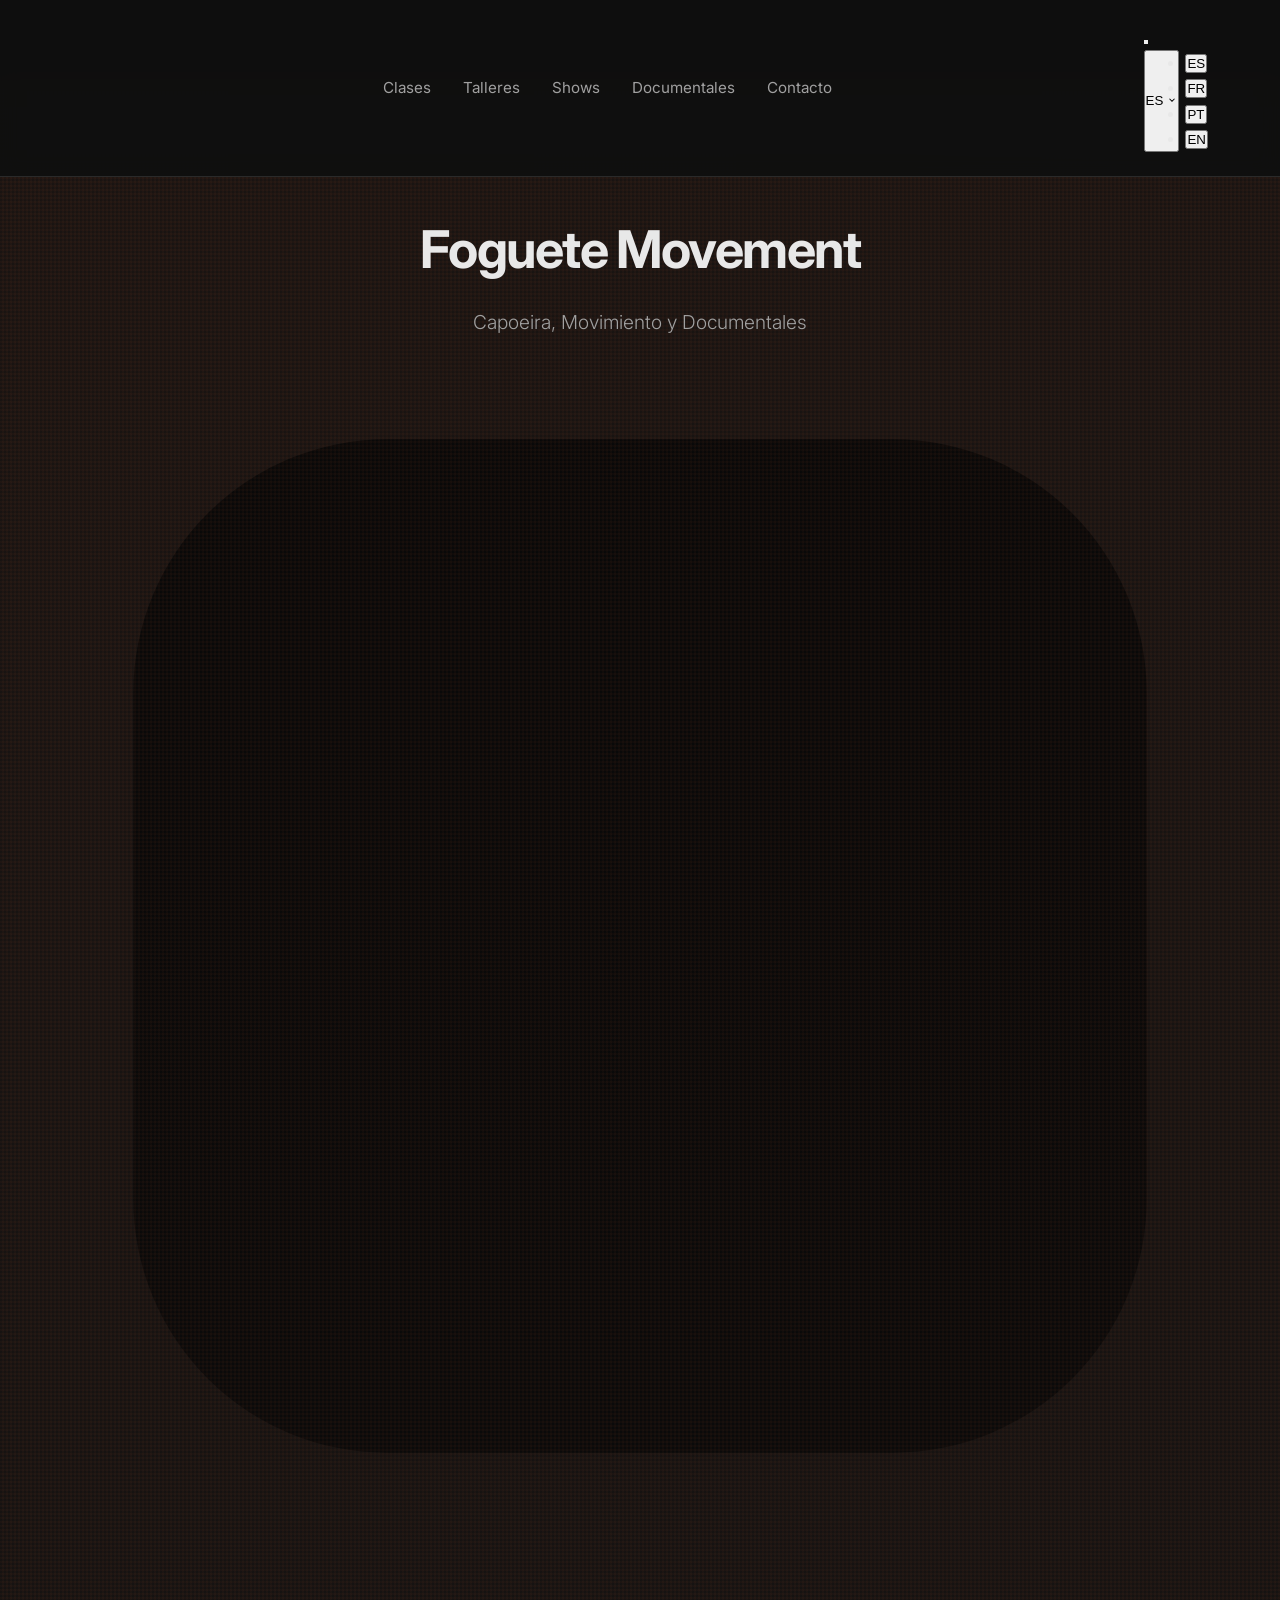
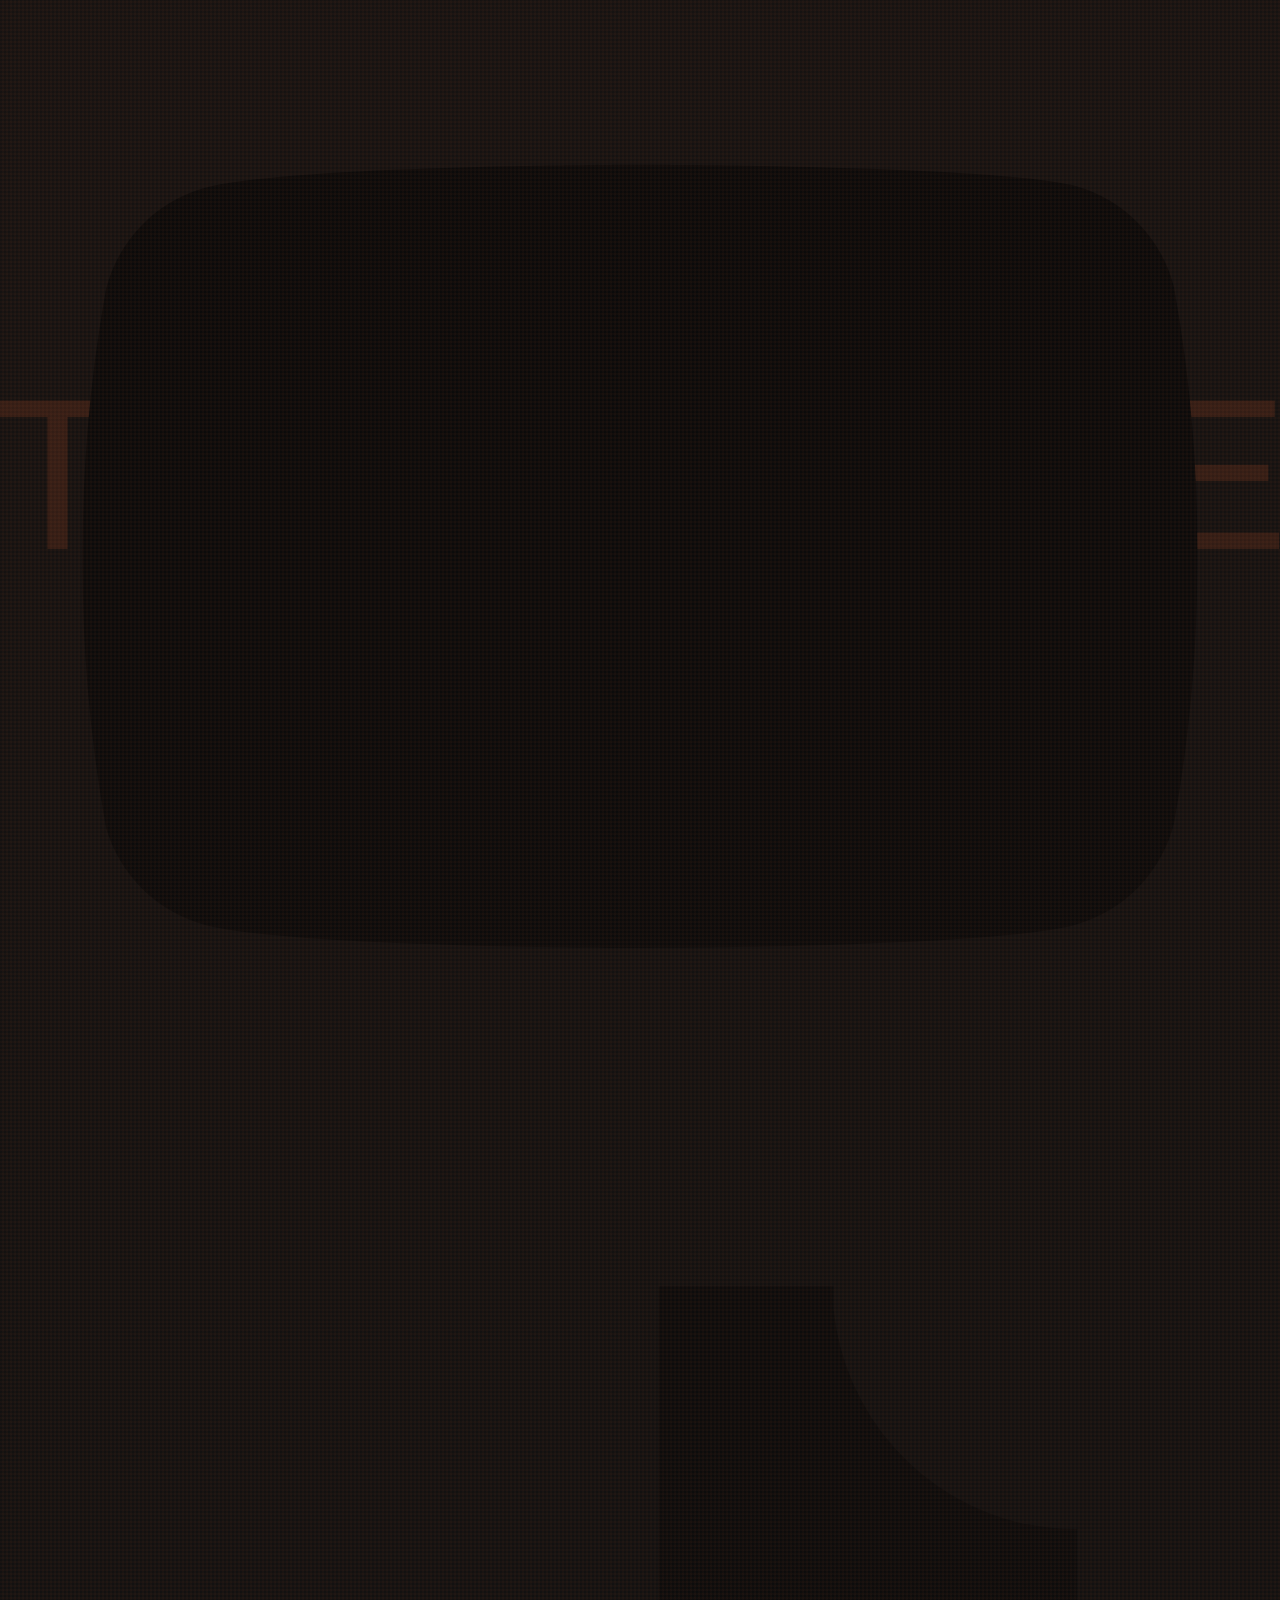
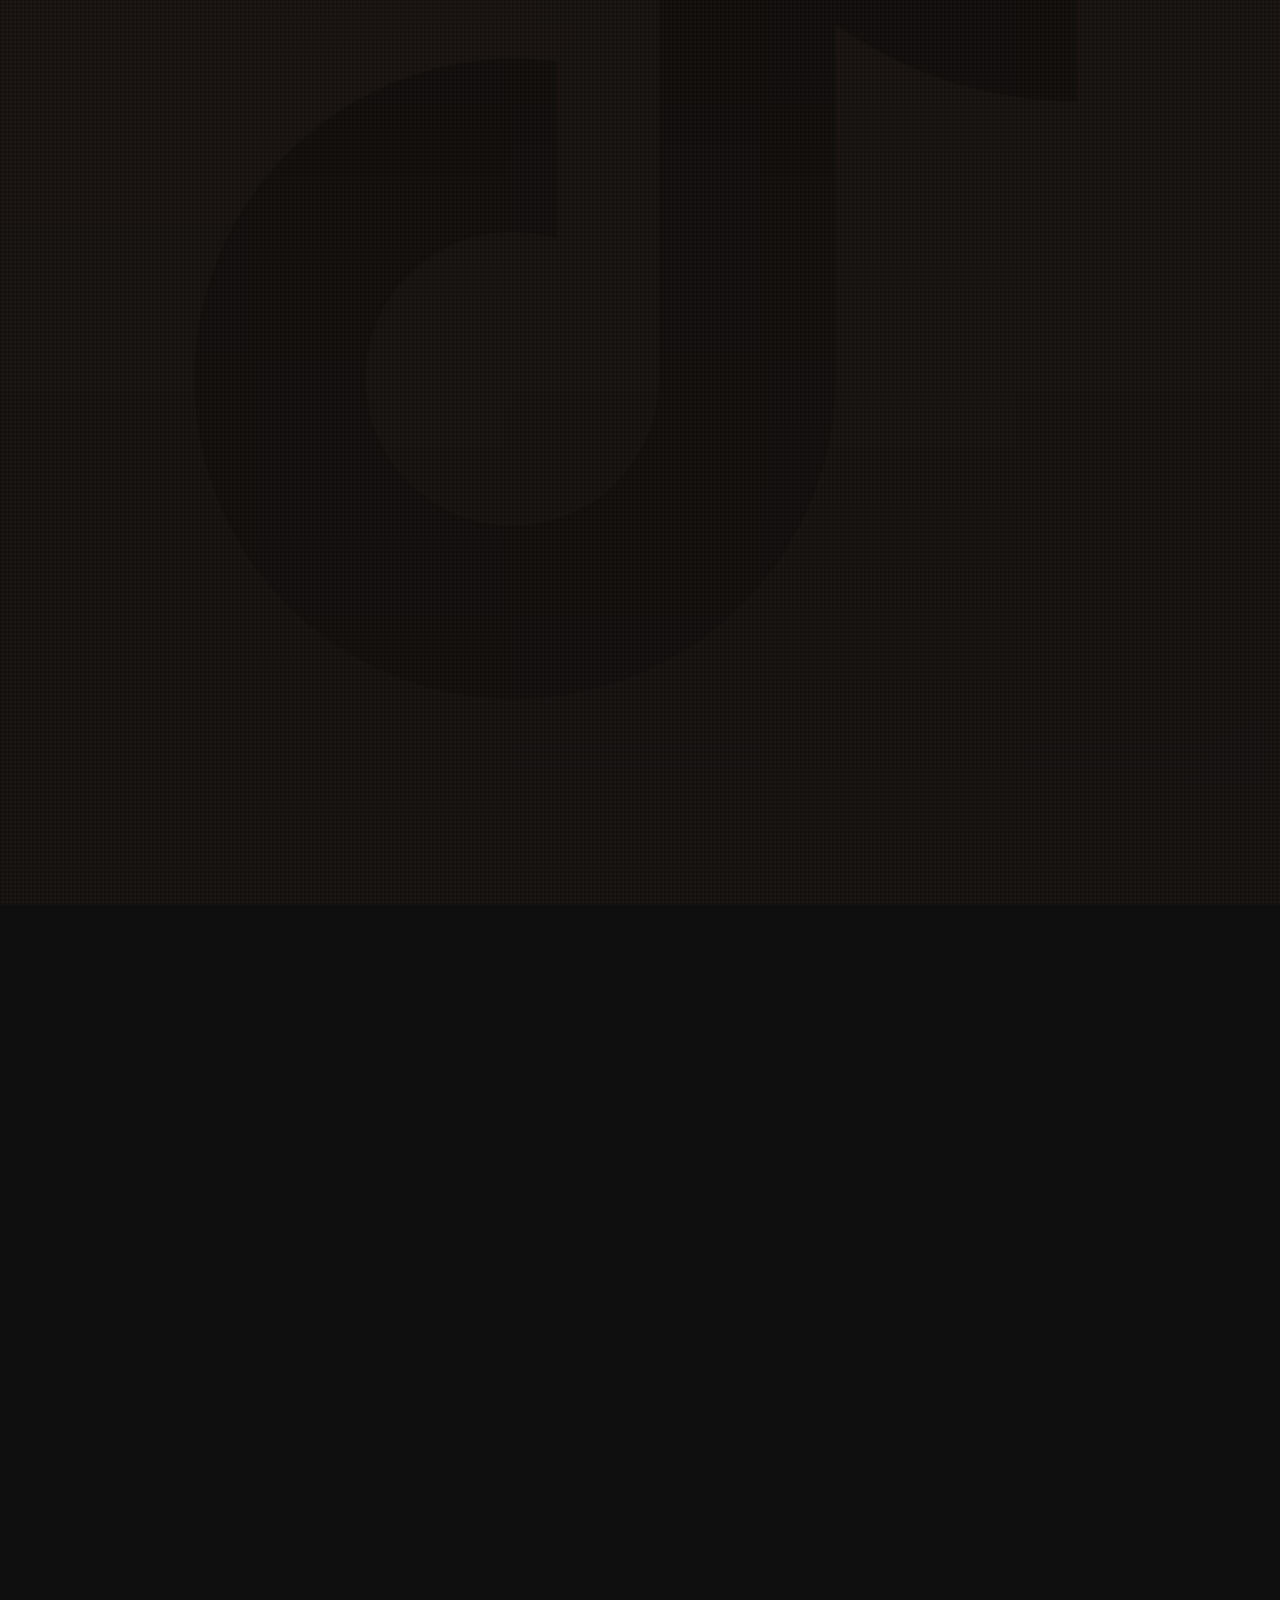
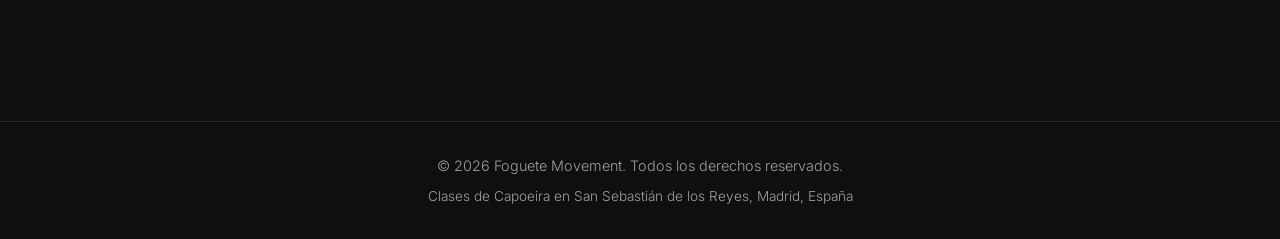
==== commit 1ee7bfed: "Update index.html First Definitive version" ====
--- a/index.html
+++ b/index.html
@@ -6,26 +6,50 @@
     <meta name="description" content="Foguete Movement - Clases particulares de Capoeira en San Sebastián de los Reyes, Madrid (online y a domicilio), Shows acrobáticos, Talleres de movimiento y Documentales de Culturas del Combate.">
     <meta name="keywords" content="capoeira, capoeira madrid, capoeira san sebastián de los reyes, clases capoeira, shows capoeira, talleres de movimiento, documental culturas del combate">
     <title>Foguete Movement | Capoeira en San Sebastián de los Reyes, Madrid</title>
-
-    <!-- Favicon: inline SVG, orange "F" on dark background — swap for your own icon anytime -->
-    <link rel="icon" type="image/svg+xml" href="data:image/svg+xml,<svg xmlns='http://www.w3.org/2000/svg' viewBox='0 0 100 100'><rect width='100' height='100' rx='20' fill='%230f0f0f'/><text x='50' y='68' font-family='Arial, sans-serif' font-size='60' font-weight='700' fill='%23ff6b35' text-anchor='middle'>F</text></svg>">
+    <link rel="canonical" href="https://foguetemovement.com/">
+
+    <!-- ============ Open Graph (WhatsApp, Facebook, LinkedIn, Instagram) ============ -->
+    <meta property="og:type" content="website">
+    <meta property="og:site_name" content="Foguete Movement">
+    <meta property="og:url" content="https://foguetemovement.com/">
+    <meta property="og:title" content="Foguete Movement | Capoeira, Movimiento y Documentales">
+    <meta property="og:description" content="Clases particulares de capoeira online y a domicilio en San Sebastián de los Reyes y Madrid. Shows acrobáticos, talleres de movimiento y documentales sobre culturas del combate.">
+    <!-- IMPORTANTE: sube una imagen 1200x630 px a la raíz del sitio con este nombre.
+         Sin ella el enlace se compartirá sin miniatura. Usa una foto tuya de capoeira. -->
+    <meta property="og:image" content="https://foguetemovement.com/og-image.jpg">
+    <meta property="og:image:width" content="1200">
+    <meta property="og:image:height" content="630">
+    <meta property="og:image:alt" content="Foguete en un movimiento de capoeira">
+    <meta property="og:locale" content="es_ES">
+    <meta property="og:locale:alternate" content="fr_FR">
+    <meta property="og:locale:alternate" content="pt_PT">
+    <meta property="og:locale:alternate" content="en_GB">
+
+    <!-- ============ Twitter / X Card ============ -->
+    <meta name="twitter:card" content="summary_large_image">
+    <meta name="twitter:title" content="Foguete Movement | Capoeira, Movimiento y Documentales">
+    <meta name="twitter:description" content="Clases particulares de capoeira online y a domicilio en San Sebastián de los Reyes y Madrid. Shows acrobáticos, talleres de movimiento y documentales sobre culturas del combate.">
+    <meta name="twitter:image" content="https://foguetemovement.com/og-image.jpg">
+
+    <link rel="icon" type="image/svg+xml" href="favicon.svg">
 
     <link rel="preconnect" href="https://fonts.googleapis.com">
     <link rel="preconnect" href="https://fonts.gstatic.com" crossorigin>
-    <link href="https://fonts.googleapis.com/css2?family=Inter:wght@300;400;500;600;700&display=swap" rel="stylesheet">
-
-    <!-- External stylesheet — save styles.css inside a css/ folder next to this file -->
+    <link href="https://fonts.googleapis.com/css2?family=Inter:wght@300;400;600;700&display=swap" rel="stylesheet">
+
     <link rel="stylesheet" href="css/styles.css">
 </head>
 <body>
-    <!-- SEO: Structured data — Person offering multiple services -->
+    <!-- SEO: Structured data -->
     <script type="application/ld+json">
     {
       "@context": "https://schema.org",
       "@type": "Person",
       "name": "Foguete",
+      "url": "https://foguetemovement.com/",
       "jobTitle": "Instructor de Capoeira",
-      "description": "Clases de capoeira, shows acrobáticos, talleres de movimiento y proyecto documental sobre culturas del combate.",
+      "knowsLanguage": ["es", "fr", "pt", "en"],
+      "description": "Clases de capoeira, talleres de movimiento, shows acrobáticos y proyecto documental sobre culturas del combate.",
       "address": {
         "@type": "PostalAddress",
         "addressLocality": "San Sebastián de los Reyes",
@@ -34,51 +58,108 @@
       },
       "areaServed": "San Sebastián de los Reyes, Madrid",
       "sameAs": [
-        "https://instagram.com/yourprofile",
-        "https://youtube.com/yourprofile",
-        "https://tiktok.com/yourprofile"
+        "https://instagram.com/foguetemovement",
+        "https://youtube.com/@foguetemovement",
+        "https://tiktok.com/@foguetemovement"
       ]
     }
     </script>
 
     <nav class="top-nav">
-        <div class="nav-container">
-            <a href="#" class="logo">Foguete</a>
-            <ul class="nav-links">
+        <div class="nav-container" id="navContainer">
+            <a href="#" class="logo" aria-label="Foguete Movement">
+                <svg xmlns="http://www.w3.org/2000/svg" viewBox="0 0 150 60" role="img" aria-hidden="true">
+                    <defs>
+                        <style>
+                            .brand-name { font-family: 'Inter', system-ui, -apple-system, sans-serif; font-weight: 700; font-size: 18px; fill: #e8e6e3; letter-spacing: 2.5px; }
+                            .brand-sub { font-family: 'Inter', system-ui, -apple-system, sans-serif; font-weight: 600; font-size: 8.5px; fill: #685b4e; letter-spacing: 5px; }
+                            .rocket-primary { fill: #ed7117; }
+                            .rocket-secondary { fill: #685b4e; }
+                        </style>
+                    </defs>
+                    <g transform="translate(6, 6) scale(0.7) rotate(30, -2.5, 50)">
+                        <path class="rocket-secondary" d="M12 28 C 8 28, 4 33, 6 40 C 9 37, 12 32, 13 28 Z" />
+                        <path class="rocket-secondary" d="M24 28 C 28 28, 32 33, 30 40 C 27 37, 24 32, 23 28 Z" />
+                        <path class="rocket-primary" d="M18 2 C 11 15, 11 30, 18 46 C 25 30, 25 15, 18 2 Z" />
+                        <path class="rocket-secondary" d="M18 46 C 17 50, 18 54, 18 54 C 18 54, 19 50, 18 46 Z" />
+                    </g>
+                    <text x="48" y="34" class="brand-name">FOGUETE</text>
+                    <text x="50" y="48" class="brand-sub">MOVEMENT</text>
+                </svg>
+            </a>
+
+            <ul class="nav-links" id="navLinks">
                 <li><a href="#clases" data-i18n="nav_clases">Clases</a></li>
+                <li><a href="#talleres" data-i18n="nav_talleres">Talleres</a></li>
                 <li><a href="#shows" data-i18n="nav_shows">Shows</a></li>
-                <li><a href="#talleres" data-i18n="nav_talleres">Talleres</a></li>
                 <li><a href="#documentales" data-i18n="nav_documentales">Documentales</a></li>
                 <li><a href="#redes" data-i18n="nav_contacto">Contacto</a></li>
             </ul>
-            <!-- Language switcher -->
-            <div class="lang-switcher" role="group" aria-label="Language selector">
-                <button class="lang-btn active" data-lang="es" aria-pressed="true">ES</button>
-                <button class="lang-btn" data-lang="en" aria-pressed="false">EN</button>
-                <button class="lang-btn" data-lang="fr" aria-pressed="false">FR</button>
-                <button class="lang-btn" data-lang="pt" aria-pressed="false">PT</button>
+
+            <div class="nav-right">
+                <button class="nav-toggle" id="navToggle" aria-label="Menu" aria-expanded="false" aria-controls="navLinks">
+                    <span></span><span></span><span></span>
+                </button>
+                <div class="lang-switcher" id="langSwitcher">
+                    <button class="lang-trigger" id="langTrigger" data-lang="es" aria-haspopup="listbox" aria-expanded="false">
+                        <span id="langTriggerCode">ES</span>
+                        <svg class="lang-chevron" viewBox="0 0 24 24" width="10" height="10" fill="none" stroke="currentColor" stroke-width="2.5">
+                            <polyline points="6 9 12 15 18 9"></polyline>
+                        </svg>
+                        <span class="lang-flag-strip"></span>
+                    </button>
+                    <ul class="lang-menu" id="langMenu" role="listbox">
+                        <li><button class="lang-option active" data-lang="es" role="option" aria-selected="true">ES</button></li>
+                        <li><button class="lang-option" data-lang="fr" role="option" aria-selected="false">FR</button></li>
+                        <li><button class="lang-option" data-lang="pt" role="option" aria-selected="false">PT</button></li>
+                        <li><button class="lang-option" data-lang="en" role="option" aria-selected="false">EN</button></li>
+                    </ul>
+                </div>
             </div>
         </div>
     </nav>
 
     <header>
         <h1>Foguete Movement</h1>
-        <p class="subtitle" data-i18n="hero_subtitle">Capoeira, Movimiento y Cine Documental</p>
+        <p class="subtitle" data-i18n="hero_subtitle">Capoeira, Movimiento y Documentales</p>
+        <!-- Hero quick-access social icons -->
+        <div class="hero-social">
+            <a href="https://instagram.com/foguetemovement" target="_blank" rel="noopener noreferrer" aria-label="Instagram">
+                <svg viewBox="0 0 24 24" stroke-width="2">
+                    <rect class="hs-stroke" x="2" y="2" width="20" height="20" rx="5" ry="5"></rect>
+                    <path class="hs-stroke" d="M16 11.37A4 4 0 1 1 12.63 8 4 4 0 0 1 16 11.37z"></path>
+                    <line class="hs-stroke" x1="17.5" y1="6.5" x2="17.51" y2="6.5"></line>
+                </svg>
+            </a>
+            <a href="https://youtube.com/@foguetemovement" target="_blank" rel="noopener noreferrer" aria-label="YouTube">
+                <svg viewBox="0 0 24 24" stroke-width="2">
+                    <path class="hs-stroke" d="M22.54 6.42a2.78 2.78 0 0 0-1.94-2C18.88 4 12 4 12 4s-6.88 0-8.6.46a2.78 2.78 0 0 0-1.94 2A29 29 0 0 0 1 11.75a29 29 0 0 0 .46 5.33A2.78 2.78 0 0 0 3.4 19c1.72.46 8.6.46 8.6.46s6.88 0 8.6-.46a2.78 2.78 0 0 0 1.94-2 29 29 0 0 0 .46-5.25 29 29 0 0 0-.46-5.33z"></path>
+                    <polygon class="hs-fill" points="9.75 15.02 15.5 11.75 9.75 8.48 9.75 15.02"></polygon>
+                </svg>
+            </a>
+            <a href="https://tiktok.com/@foguetemovement" target="_blank" rel="noopener noreferrer" aria-label="TikTok">
+                <svg viewBox="0 0 24 24">
+                    <path class="hs-fill" d="M19.59 6.69a4.83 4.83 0 0 1-3.77-4.25V2h-3.45v13.67a2.89 2.89 0 0 1-5.2 1.74 2.89 2.89 0 0 1 2.31-4.64 2.93 2.93 0 0 1 .88.13V9.4a6.84 6.84 0 0 0-1-.05A6.33 6.33 0 0 0 5 20.1a6.34 6.34 0 0 0 10.86-4.43v-7a8.16 8.16 0 0 0 4.77 1.52v-3.4a4.85 4.85 0 0 1-1-.1z"/>
+                </svg>
+            </a>
+        </div>
     </header>
 
     <main>
         <!-- About Me -->
         <section id="about" class="about-section reveal">
+          <div class="about-inner">
             <h2 data-i18n="about_heading">Sobre Foguete</h2>
-            <p data-i18n="about_text">Practico y enseño capoeira desde hace más de una década, formado en distintos grupos y tradiciones del arte. Doy clases en San Sebastián de los Reyes, Madrid, y hoy comparto ese camino a través de clases, shows en vivo, talleres de movimiento y un proyecto documental que explora las culturas del combate en todo el mundo.</p>
-        </section>
-
-        <!-- Clases -->
+            <p data-i18n="about_text">Practico y enseño capoeira desde hace más de una década, formado en distintos grupos y países. Hoy comparto ese camino a través de clases, shows en vivo, talleres de movimiento y un proyecto documental que explora las culturas del combate en todo el mundo.</p>
+          </div>
+        </section>
+
+        <!-- 01 · Clases -->
         <section id="clases" class="service-section reveal">
+          <div class="service-inner">
             <span class="service-number">01</span>
             <h2 data-i18n="clases_heading">Clases Particulares de Capoeira</h2>
-            <p data-i18n="clases_text">Aprende capoeira adaptada a tu nivel. Trabajo la técnica, la expresión corporal y la musicalidad de forma personalizada.</p>
-
+            <p data-i18n="clases_text">Aprende capoeira adaptada a tu nivel, trabajando la técnica, la expresión corporal y la musicalidad de forma personalizada.</p>
             <div class="sub-services">
                 <article>
                     <h3 data-i18n="clases_online_heading">Clases Online</h3>
@@ -86,52 +167,65 @@
                 </article>
                 <article>
                     <h3 data-i18n="clases_presencial_heading">Presencial y a Domicilio</h3>
-                    <p data-i18n="clases_presencial_text">Clases privadas en tu espacio o al aire libre para un progreso rápido, seguro y enfocado en tus objetivos.</p>
-                </article>
-            </div>
-        </section>
-
-        <!-- Shows -->
+                    <p data-i18n="clases_presencial_text">Clases privadas en tu espacio o al aire libre, en San Sebastián de los Reyes y alrededores de Madrid, para un progreso rápido, seguro y enfocado en tus objetivos.</p>
+                </article>
+            </div>
+          </div>
+        </section>
+
+        <!-- 02 · Talleres -->
+        <section id="talleres" class="service-section reveal">
+          <div class="service-inner">
+            <span class="service-number">02</span>
+            <h2 data-i18n="talleres_heading">Talleres de Movimiento</h2>
+            <p data-i18n="talleres_text">Sesiones lúdicas y dinámicas de capoeira, acrobacias y equilibrio para distintos grupos de edad, además de talleres puntuales para batizados y trocas de corda, festivales y otros eventos de capoeira.</p>
+            <div class="sub-services">
+                <article>
+                    <h3 data-i18n="talleres_infantil_heading">Infantil</h3>
+                    <p data-i18n="talleres_infantil_text">Los niños desarrollan psicomotricidad, ritmo y musicalidad a través del juego y la capoeira.</p>
+                </article>
+                <article>
+                    <h3 data-i18n="talleres_adolescentes_heading">Adolescentes</h3>
+                    <p data-i18n="talleres_adolescentes_text">Espacios de movimiento y disciplina para adolescentes, combinando técnica, acrobacias, arte marcial y esfuerzo físico.</p>
+                </article>
+                <article>
+                    <h3 data-i18n="talleres_adultos_heading">Adultos / Iniciación</h3>
+                    <p data-i18n="talleres_adultos_text">Espacio dedicado para adultos de todos los niveles, adaptado a su propio ritmo y progresión.</p>
+                </article>
+                <article>
+                    <h3 data-i18n="talleres_competicion_heading">Capoeira Competición</h3>
+                    <p data-i18n="talleres_competicion_text">Entrenamiento específico enfocado en el rendimiento, la estrategia de juego y la preparación para eventos competitivos de capoeira.</p>
+                </article>
+                <article>
+                    <h3 data-i18n="talleres_acrobacias_heading">Acrobacias y Equilibrio</h3>
+                    <p data-i18n="talleres_acrobacias_text">Clases enfocadas en el desarrollo de la agilidad, el control corporal, las acrobacias y la mejora del equilibrio dinámico.</p>
+                </article>
+                <article>
+                    <h3 data-i18n="talleres_eventos_heading">Talleres y Eventos</h3>
+                    <p data-i18n="talleres_eventos_text">Dar un taller a tu grupo, participar en tu roda o festival, o estar presente como invitado, colaboro en eventos de capoeira adaptándome a lo que necesites.</p>
+                </article>
+            </div>
+          </div>
+        </section>
+
+        <!-- 03 · Shows -->
         <section id="shows" class="service-section reveal">
-            <span class="service-number">02</span>
-            <h2 data-i18n="shows_heading">Shows de Capoeira & Acrobacias</h2>
-            <p data-i18n="shows_text">Espectáculos llenos de energía, música y acrobacias de alto impacto para eventos, festivales y proyectos corporativos.</p>
+          <div class="service-inner">
+            <span class="service-number">03</span>
+            <h2 data-i18n="shows_heading">Shows de Capoeira &amp; Acrobacias</h2>
+            <p data-i18n="shows_text">Espectáculos en vivo llenos de energía, música en directo y acrobacias de alto impacto para festivales, celebraciones y eventos privados.</p>
             <!-- Replace with: <img src="show-photo.jpg" alt="Show de capoeira y acrobacias"> -->
+            <!-- Or swap the whole div for: <div class="media-frame"><iframe src="YOUTUBE_EMBED_URL"></iframe></div> -->
             <div class="media-frame" data-i18n="shows_media_placeholder">Foto o video del show aquí</div>
-        </section>
-
-        <!-- Talleres -->
-        <section id="talleres" class="service-section reveal">
-            <span class="service-number">03</span>
-            <h2 data-i18n="talleres_heading">Talleres de Movimiento</h2>
-            <p data-i18n="talleres_text">Sesiones lúdicas y dinámicas de capoeira para distintos grupos de edad, adaptando el juego, el ritmo y el trabajo en equipo a cada etapa.</p>
-
-            <div class="sub-services">
-                <article>
-                    <h3 data-i18n="talleres_infantil_heading">Infantil</h3>
-                    <p data-i18n="talleres_infantil_text">Los niños desarrollan psicomotricidad, ritmo y trabajo en equipo a través del juego y la capoeira.</p>
-                </article>
-                <article>
-                    <h3 data-i18n="talleres_adolescentes_heading">Adolescentes</h3>
-                    <p data-i18n="talleres_adolescentes_text">Espacios de movimiento, disciplina y confianza para adolescentes, combinando técnica y expresión corporal.</p>
-                </article>
-                <article>
-                    <h3 data-i18n="talleres_adultos_heading">Adultos / Iniciación</h3>
-                    <p data-i18n="talleres_adultos_text">Introducción accesible a la capoeira para adultos sin experiencia previa, a su propio ritmo.</p>
-                </article>
-            </div>
-            <!-- Replace with: <img src="taller-photo.jpg" alt="Taller de movimiento y capoeira"> -->
-            <div class="media-frame" data-i18n="talleres_media_placeholder">Foto del taller aquí</div>
+          </div>
         </section>
 
         <!-- Documentales -->
         <section id="documentales" class="documentales-highlight reveal">
-            <div class="letterbox-bar top"></div>
-            <div class="letterbox-bar bottom"></div>
             <div class="documentales-inner">
                 <span class="documentales-tag" data-i18n="documentales_tag">En Desarrollo</span>
-                <h2 data-i18n="documentales_heading">Foguete Movement: Documentales</h2>
-                <p data-i18n="documentales_text">Explorando las culturas del combate y las historias humanas detrás del movimiento. Un proyecto cinematográfico en desarrollo, dando voz a las tradiciones y a quienes las mantienen vivas.</p>
+                <h2 data-i18n="documentales_heading">Documentales &amp; Historias Humanas</h2>
+                <p data-i18n="documentales_text">Explorando las historias humanas detrás de las artes marciales ocultas. A través de mini-documentales sobre atletas de todo el mundo, os enseño el esfuerzo humano, las tradiciones que mantienen vivas estas disciplinas y el impacto profundo que tienen en su cultura.</p>
                 <!-- Replace with: <img src="documental-still.jpg" alt="Fotograma del documental Foguete Movement"> -->
                 <div class="media-frame cinematic" data-i18n="documentales_media_placeholder">Fotograma o tráiler del documental aquí</div>
             </div>
@@ -141,223 +235,56 @@
         <section id="redes" class="social-section reveal">
             <h2 data-i18n="social_heading">Mis Redes y Contacto</h2>
             <div class="social-links">
-                <a href="https://instagram.com/yourprofile" class="btn" target="_blank" rel="noopener noreferrer">Instagram</a>
-                <a href="https://youtube.com/yourprofile" class="btn" target="_blank" rel="noopener noreferrer">YouTube</a>
-                <a href="https://tiktok.com/yourprofile" class="btn" target="_blank" rel="noopener noreferrer">TikTok</a>
-                <a href="mailto:tu-email@ejemplo.com" class="btn contact-btn" data-i18n="btn_contact">Contáctame</a>
+                <a href="https://instagram.com/foguetemovement" class="btn" target="_blank" rel="noopener noreferrer">
+                    <svg class="social-icon" viewBox="0 0 24 24" fill="none" stroke="currentColor" stroke-width="2">
+                        <rect x="2" y="2" width="20" height="20" rx="5" ry="5"></rect>
+                        <path d="M16 11.37A4 4 0 1 1 12.63 8 4 4 0 0 1 16 11.37z"></path>
+                        <line x1="17.5" y1="6.5" x2="17.51" y2="6.5"></line>
+                    </svg>
+                    <span class="social-text">
+                        <span class="social-name">Instagram</span>
+                        <span class="social-handle">@foguetemovement</span>
+                    </span>
+                </a>
+                <a href="https://youtube.com/@foguetemovement" class="btn" target="_blank" rel="noopener noreferrer">
+                    <svg class="social-icon" viewBox="0 0 24 24" fill="none" stroke="currentColor" stroke-width="2">
+                        <path d="M22.54 6.42a2.78 2.78 0 0 0-1.94-2C18.88 4 12 4 12 4s-6.88 0-8.6.46a2.78 2.78 0 0 0-1.94 2A29 29 0 0 0 1 11.75a29 29 0 0 0 .46 5.33A2.78 2.78 0 0 0 3.4 19c1.72.46 8.6.46 8.6.46s6.88 0 8.6-.46a2.78 2.78 0 0 0 1.94-2 29 29 0 0 0 .46-5.25 29 29 0 0 0-.46-5.33z"></path>
+                        <polygon points="9.75 15.02 15.5 11.75 9.75 8.48 9.75 15.02"></polygon>
+                    </svg>
+                    <span class="social-text">
+                        <span class="social-name">YouTube</span>
+                        <span class="social-handle">@foguetemovement</span>
+                    </span>
+                </a>
+                <a href="https://tiktok.com/@foguetemovement" class="btn" target="_blank" rel="noopener noreferrer">
+                    <svg class="social-icon-fill" viewBox="0 0 24 24">
+                        <path d="M19.59 6.69a4.83 4.83 0 0 1-3.77-4.25V2h-3.45v13.67a2.89 2.89 0 0 1-5.2 1.74 2.89 2.89 0 0 1 2.31-4.64 2.93 2.93 0 0 1 .88.13V9.4a6.84 6.84 0 0 0-1-.05A6.33 6.33 0 0 0 5 20.1a6.34 6.34 0 0 0 10.86-4.43v-7a8.16 8.16 0 0 0 4.77 1.52v-3.4a4.85 4.85 0 0 1-1-.1z"/>
+                    </svg>
+                    <span class="social-text">
+                        <span class="social-name">TikTok</span>
+                        <span class="social-handle">@foguetemovement</span>
+                    </span>
+                </a>
+                <!-- Sin href: la dirección se ensambla por JS al final del body para
+                     que no aparezca en texto plano en el HTML (anti-recolectores de spam). -->
+                <a id="contactBtn" class="btn contact-btn" role="link" tabindex="0">
+                    <svg class="social-icon-fill" viewBox="0 0 24 24">
+                        <path d="M20 4H4c-1.1 0-2 .9-2 2v12c0 1.1.9 2 2 2h16c1.1 0 2-.9 2-2V6c0-1.1-.9-2-2-2zm0 4l-8 5-8-5V6l8 5 8-5v2z"/>
+                    </svg>
+                    <span class="social-text">
+                        <span class="social-name" data-i18n="btn_contact">Contáctame</span>
+                    </span>
+                </a>
             </div>
         </section>
     </main>
 
     <footer>
         <p data-i18n="footer_rights">&copy; 2026 Foguete Movement. Todos los derechos reservados.</p>
-        <p style="font-size: 0.85rem; margin-top: 0.5rem;" data-i18n="footer_location">Clases de Capoeira en San Sebastián de los Reyes, Madrid</p>
+        <p style="font-size: 0.85rem; margin-top: 0.5rem;" data-i18n="footer_location">Clases de Capoeira en San Sebastián de los Reyes, Madrid, España</p>
     </footer>
 
-    <!-- Scroll-reveal -->
-    <script>
-        (function () {
-            var targets = document.querySelectorAll('.reveal');
-            if (!('IntersectionObserver' in window) || targets.length === 0) {
-                targets.forEach(function (el) { el.classList.add('is-visible'); });
-                return;
-            }
-            var observer = new IntersectionObserver(function (entries, obs) {
-                entries.forEach(function (entry) {
-                    if (entry.isIntersecting) {
-                        entry.target.classList.add('is-visible');
-                        obs.unobserve(entry.target);
-                    }
-                });
-            }, { threshold: 0.15, rootMargin: '0px 0px -50px 0px' });
-            targets.forEach(function (el) { observer.observe(el); });
-        })();
-    </script>
-
-    <!-- Language switcher: ES / EN / FR / PT -->
-    <script>
-        var translations = {
-            es: {
-                title: "Foguete Movement | Capoeira en San Sebastián de los Reyes, Madrid",
-                nav_clases: "Clases",
-                nav_shows: "Shows",
-                nav_talleres: "Talleres",
-                nav_documentales: "Documentales",
-                nav_contacto: "Contacto",
-                hero_subtitle: "Capoeira, Movimiento y Cine Documental",
-                about_heading: "Sobre Foguete",
-                about_text: "Practico y enseño capoeira desde hace más de una década, formado en distintos grupos y tradiciones del arte. Doy clases en San Sebastián de los Reyes, Madrid, y hoy comparto ese camino a través de clases, shows en vivo, talleres de movimiento y un proyecto documental que explora las culturas del combate en todo el mundo.",
-                clases_heading: "Clases Particulares de Capoeira",
-                clases_text: "Aprende capoeira adaptada a tu nivel. Trabajo la técnica, la expresión corporal y la musicalidad de forma personalizada.",
-                clases_online_heading: "Clases Online",
-                clases_online_text: "Entrena desde cualquier parte del mundo con seguimiento y correcciones en directo.",
-                clases_presencial_heading: "Presencial y a Domicilio",
-                clases_presencial_text: "Clases privadas en tu espacio o al aire libre para un progreso rápido, seguro y enfocado en tus objetivos.",
-                shows_heading: "Shows de Capoeira & Acrobacias",
-                shows_text: "Espectáculos llenos de energía, música y acrobacias de alto impacto para eventos, festivales y proyectos corporativos.",
-                shows_media_placeholder: "Foto o video del show aquí",
-                talleres_heading: "Talleres de Movimiento",
-                talleres_text: "Sesiones lúdicas y dinámicas de capoeira para distintos grupos de edad, adaptando el juego, el ritmo y el trabajo en equipo a cada etapa.",
-                talleres_infantil_heading: "Infantil",
-                talleres_infantil_text: "Los niños desarrollan psicomotricidad, ritmo y trabajo en equipo a través del juego y la capoeira.",
-                talleres_adolescentes_heading: "Adolescentes",
-                talleres_adolescentes_text: "Espacios de movimiento, disciplina y confianza para adolescentes, combinando técnica y expresión corporal.",
-                talleres_adultos_heading: "Adultos / Iniciación",
-                talleres_adultos_text: "Introducción accesible a la capoeira para adultos sin experiencia previa, a su propio ritmo.",
-                talleres_media_placeholder: "Foto del taller aquí",
-                documentales_tag: "En Desarrollo",
-                documentales_heading: "Foguete Movement: Documentales",
-                documentales_text: "Explorando las culturas del combate y las historias humanas detrás del movimiento. Un proyecto cinematográfico en desarrollo, dando voz a las tradiciones y a quienes las mantienen vivas.",
-                documentales_media_placeholder: "Fotograma o tráiler del documental aquí",
-                social_heading: "Mis Redes y Contacto",
-                btn_contact: "Contáctame",
-                footer_rights: "© 2026 Foguete Movement. Todos los derechos reservados.",
-                footer_location: "Clases de Capoeira en San Sebastián de los Reyes, Madrid"
-            },
-            en: {
-                title: "Foguete Movement | Capoeira in San Sebastián de los Reyes, Madrid",
-                nav_clases: "Classes",
-                nav_shows: "Shows",
-                nav_talleres: "Workshops",
-                nav_documentales: "Documentary",
-                nav_contacto: "Contact",
-                hero_subtitle: "Capoeira, Movement and Documentary Film",
-                about_heading: "About Foguete",
-                about_text: "I have practiced and taught capoeira for over a decade, trained across different groups and traditions of the art. I teach classes in San Sebastián de los Reyes, Madrid, and today I share this journey through classes, live shows, movement workshops, and a documentary project exploring combat cultures around the world.",
-                clases_heading: "Private Capoeira Classes",
-                clases_text: "Learn capoeira adapted to your level. I work on technique, body expression, and musicality in a personalized way.",
-                clases_online_heading: "Online Classes",
-                clases_online_text: "Train from anywhere in the world with live follow-up and corrections.",
-                clases_presencial_heading: "In-Person & At-Home",
-                clases_presencial_text: "Private classes at your space or outdoors for fast, safe progress focused on your goals.",
-                shows_heading: "Capoeira & Acrobatics Shows",
-                shows_text: "Shows full of energy, music, and high-impact acrobatics for events, festivals, and corporate projects.",
-                shows_media_placeholder: "Show photo or video here",
-                talleres_heading: "Movement Workshops",
-                talleres_text: "Playful, dynamic capoeira sessions for different age groups, adapting play, rhythm, and teamwork to each stage.",
-                talleres_infantil_heading: "Kids",
-                talleres_infantil_text: "Children develop motor skills, rhythm, and teamwork through play and capoeira.",
-                talleres_adolescentes_heading: "Teens",
-                talleres_adolescentes_text: "Movement, discipline, and confidence-building spaces for teenagers, combining technique and body expression.",
-                talleres_adultos_heading: "Adults / Beginners",
-                talleres_adultos_text: "An accessible introduction to capoeira for adults with no prior experience, at their own pace.",
-                talleres_media_placeholder: "Workshop photo here",
-                documentales_tag: "In Development",
-                documentales_heading: "Foguete Movement: Documentary",
-                documentales_text: "Exploring combat cultures and the human stories behind movement. A film project in development, giving voice to traditions and those who keep them alive.",
-                documentales_media_placeholder: "Documentary still or trailer here",
-                social_heading: "My Socials & Contact",
-                btn_contact: "Contact Me",
-                footer_rights: "© 2026 Foguete Movement. All rights reserved.",
-                footer_location: "Capoeira Classes in San Sebastián de los Reyes, Madrid"
-            },
-            fr: {
-                title: "Foguete Movement | Capoeira à San Sebastián de los Reyes, Madrid",
-                nav_clases: "Cours",
-                nav_shows: "Spectacles",
-                nav_talleres: "Ateliers",
-                nav_documentales: "Documentaire",
-                nav_contacto: "Contact",
-                hero_subtitle: "Capoeira, Mouvement et Cinéma Documentaire",
-                about_heading: "À propos de Foguete",
-                about_text: "Je pratique et enseigne la capoeira depuis plus de dix ans, formé au sein de différents groupes et traditions de cet art. Je donne des cours à San Sebastián de los Reyes, Madrid, et je partage aujourd'hui ce parcours à travers des cours, des spectacles en direct, des ateliers de mouvement et un projet documentaire qui explore les cultures du combat à travers le monde.",
-                clases_heading: "Cours Particuliers de Capoeira",
-                clases_text: "Apprenez la capoeira adaptée à votre niveau. Je travaille la technique, l'expression corporelle et la musicalité de façon personnalisée.",
-                clases_online_heading: "Cours en Ligne",
-                clases_online_text: "Entraînez-vous depuis n'importe où dans le monde avec un suivi et des corrections en direct.",
-                clases_presencial_heading: "En Présentiel et à Domicile",
-                clases_presencial_text: "Cours privés chez vous ou en extérieur pour progresser rapidement, en sécurité et selon vos objectifs.",
-                shows_heading: "Spectacles de Capoeira & Acrobaties",
-                shows_text: "Des spectacles pleins d'énergie, de musique et d'acrobaties spectaculaires pour événements, festivals et projets d'entreprise.",
-                shows_media_placeholder: "Photo ou vidéo du spectacle ici",
-                talleres_heading: "Ateliers de Mouvement",
-                talleres_text: "Des séances ludiques et dynamiques de capoeira pour différents groupes d'âge, adaptant le jeu, le rythme et le travail d'équipe à chaque étape.",
-                talleres_infantil_heading: "Enfants",
-                talleres_infantil_text: "Les enfants développent leur motricité, leur sens du rythme et le travail d'équipe à travers le jeu et la capoeira.",
-                talleres_adolescentes_heading: "Adolescents",
-                talleres_adolescentes_text: "Des espaces de mouvement, de discipline et de confiance pour les adolescents, alliant technique et expression corporelle.",
-                talleres_adultos_heading: "Adultes / Initiation",
-                talleres_adultos_text: "Une initiation accessible à la capoeira pour les adultes sans expérience préalable, à leur propre rythme.",
-                talleres_media_placeholder: "Photo de l'atelier ici",
-                documentales_tag: "En Développement",
-                documentales_heading: "Foguete Movement : Documentaire",
-                documentales_text: "Explorer les cultures du combat et les histoires humaines derrière le mouvement. Un projet cinématographique en développement, donnant la parole aux traditions et à ceux qui les font vivre.",
-                documentales_media_placeholder: "Photo ou bande-annonce du documentaire ici",
-                social_heading: "Mes Réseaux et Contact",
-                btn_contact: "Me Contacter",
-                footer_rights: "© 2026 Foguete Movement. Tous droits réservés.",
-                footer_location: "Cours de Capoeira à San Sebastián de los Reyes, Madrid"
-            },
-            pt: {
-                title: "Foguete Movement | Capoeira em San Sebastián de los Reyes, Madrid",
-                nav_clases: "Aulas",
-                nav_shows: "Shows",
-                nav_talleres: "Oficinas",
-                nav_documentales: "Documentário",
-                nav_contacto: "Contato",
-                hero_subtitle: "Capoeira, Movimento e Cinema Documental",
-                about_heading: "Sobre Foguete",
-                about_text: "Pratico e ensino capoeira há mais de uma década, formado em diferentes grupos e tradições da arte. Dou aulas em San Sebastián de los Reyes, Madrid, e hoje compartilho essa jornada através de aulas, shows ao vivo, oficinas de movimento e um projeto documental que explora as culturas do combate ao redor do mundo.",
-                clases_heading: "Aulas Particulares de Capoeira",
-                clases_text: "Aprenda capoeira adaptada ao seu nível. Trabalho a técnica, a expressão corporal e a musicalidade de forma personalizada.",
-                clases_online_heading: "Aulas Online",
-                clases_online_text: "Treine de qualquer lugar do mundo com acompanhamento e correções ao vivo.",
-                clases_presencial_heading: "Presencial e a Domicílio",
-                clases_presencial_text: "Aulas privadas no seu espaço ou ao ar livre para um progresso rápido, seguro e focado nos seus objetivos.",
-                shows_heading: "Shows de Capoeira & Acrobacias",
-                shows_text: "Espetáculos cheios de energia, música e acrobacias de alto impacto para eventos, festivais e projetos corporativos.",
-                shows_media_placeholder: "Foto ou vídeo do show aqui",
-                talleres_heading: "Oficinas de Movimento",
-                talleres_text: "Sessões lúdicas e dinâmicas de capoeira para diferentes faixas etárias, adaptando o jogo, o ritmo e o trabalho em equipe a cada etapa.",
-                talleres_infantil_heading: "Infantil",
-                talleres_infantil_text: "As crianças desenvolvem psicomotricidade, ritmo e trabalho em equipe através do jogo e da capoeira.",
-                talleres_adolescentes_heading: "Adolescentes",
-                talleres_adolescentes_text: "Espaços de movimento, disciplina e confiança para adolescentes, combinando técnica e expressão corporal.",
-                talleres_adultos_heading: "Adultos / Iniciação",
-                talleres_adultos_text: "Introdução acessível à capoeira para adultos sem experiência prévia, no seu próprio ritmo.",
-                talleres_media_placeholder: "Foto da oficina aqui",
-                documentales_tag: "Em Desenvolvimento",
-                documentales_heading: "Foguete Movement: Documentário",
-                documentales_text: "Explorando as culturas do combate e as histórias humanas por trás do movimento. Um projeto cinematográfico em desenvolvimento, dando voz às tradições e a quem as mantém vivas.",
-                documentales_media_placeholder: "Still ou trailer do documentário aqui",
-                social_heading: "Minhas Redes e Contato",
-                btn_contact: "Fale Comigo",
-                footer_rights: "© 2026 Foguete Movement. Todos os direitos reservados.",
-                footer_location: "Aulas de Capoeira em San Sebastián de los Reyes, Madrid"
-            }
-        };
-
-        function setLanguage(lang) {
-            var dict = translations[lang];
-            if (!dict) return;
-
-            document.querySelectorAll('[data-i18n]').forEach(function (el) {
-                var key = el.getAttribute('data-i18n');
-                if (dict[key] !== undefined) {
-                    el.textContent = dict[key];
-                }
-            });
-
-            document.title = dict.title;
-            document.documentElement.setAttribute('lang', lang);
-
-            document.querySelectorAll('.lang-btn').forEach(function (btn) {
-                var isActive = btn.getAttribute('data-lang') === lang;
-                btn.classList.toggle('active', isActive);
-                btn.setAttribute('aria-pressed', isActive ? 'true' : 'false');
-            });
-
-            // NOTE: to remember the visitor's language choice across page reloads
-            // once this file is hosted on your own server, add:
-            // localStorage.setItem('foguete_lang', lang);
-            // (browser storage is disabled in this preview environment)
-        }
-
-        document.querySelectorAll('.lang-btn').forEach(function (btn) {
-            btn.addEventListener('click', function () {
-                setLanguage(btn.getAttribute('data-lang'));
-            });
-        });
-    </script>
+    <script src="js/translations.js"></script>
+    <script src="js/main.js"></script>
 </body>
 </html>
--- a/css/styles.css
+++ b/css/styles.css
@@ -1,9 +1,5 @@
-/* CSS Reset and Base Styles */
-* {
-    margin: 0;
-    padding: 0;
-    box-sizing: border-box;
-}
+/* Reset */
+* { margin: 0; padding: 0; box-sizing: border-box; }
 
 :root {
     --primary-dark: #0f0f0f;
@@ -22,8 +18,66 @@
     background-color: var(--primary-dark);
 }
 
-/* Header Navigation */
-header {
+@keyframes fadeIn {
+    from { opacity: 0; } to { opacity: 1; }
+}
+
+header { animation: fadeIn 0.8s ease-out; }
+
+.reveal {
+    opacity: 0;
+    transform: translateY(24px);
+    transition: opacity 0.7s ease-out, transform 0.7s ease-out;
+}
+
+.reveal.is-visible {
+    opacity: 1;
+    transform: translateY(0);
+}
+
+@media (prefers-reduced-motion: reduce) {
+    .reveal { opacity: 1; transform: none; transition: none; }
+    header { animation: none; }
+}
+
+/* About Me */
+.about-section {
+    max-width: 700px;
+    margin: 0 auto;
+    padding: 5rem 2rem 4rem;
+    text-align: center;
+    background-color: var(--primary-dark);
+    border-bottom: 1px solid var(--border-dark);
+}
+
+.about-section h2 {
+    font-size: 1.75rem;
+    font-weight: 600;
+    margin-bottom: 1.25rem;
+    letter-spacing: -0.02em;
+}
+
+.about-section p {
+    font-size: 1.05rem;
+    line-height: 1.8;
+    color: var(--text-secondary);
+}
+
+/* Documentales cinematic letterboxing */
+.letterbox-bar {
+    position: absolute;
+    left: 0;
+    right: 0;
+    height: 14px;
+    background-color: var(--primary-dark);
+    z-index: 3;
+}
+
+.letterbox-bar.top { top: 0; }
+.letterbox-bar.bottom { bottom: 0; }
+
+/* Top Nav */
+.top-nav {
     position: fixed;
     top: 0;
     width: 100%;
@@ -33,13 +87,15 @@
     z-index: 1000;
 }
 
-nav {
+.nav-container {
     max-width: 1200px;
     margin: 0 auto;
     padding: 1.5rem 2rem;
     display: flex;
     justify-content: space-between;
     align-items: center;
+    gap: 1.5rem;
+    flex-wrap: wrap;
 }
 
 .logo {
@@ -47,6 +103,7 @@
     font-weight: 600;
     letter-spacing: -0.02em;
     color: var(--text-primary);
+    text-decoration: none;
 }
 
 .nav-links {
@@ -76,481 +133,368 @@
     transition: width 0.3s ease, left 0.3s ease;
 }
 
-.nav-links a:hover {
-    color: var(--accent-orange);
-}
-
-.nav-links a:hover::after {
-    width: 100%;
-    left: 0;
-}
-
-/* Hero Section with Background Image */
-.hero {
-    margin-top: 80px;
-    padding: 0;
-    position: relative;
-    overflow: hidden;
-    height: 600px;
-}
-
-.hero-background {
-    position: absolute;
-    top: 0;
+.nav-links a:hover { color: var(--accent-orange); }
+.nav-links a:hover::after { width: 100%; left: 0; }
+
+/* Language switcher */
+.lang-switcher {
+    display: flex;
+    gap: 0.4rem;
+    margin-left: auto;
+}
+
+.lang-btn {
+    position: relative;
+    background: transparent;
+    border: 1px solid var(--border-dark);
+    color: var(--text-secondary);
+    font-family: inherit;
+    font-size: 0.8rem;
+    font-weight: 600;
+    letter-spacing: 0.03em;
+    padding: 0.35rem 0.6rem;
+    margin-bottom: 4px;
+    cursor: pointer;
+    transition: all 0.25s ease;
+}
+
+.lang-btn::after {
+    content: '';
+    position: absolute;
     left: 0;
     right: 0;
-    bottom: 0;
-    background: linear-gradient(135deg, #1a1a1a 0%, #2a2a2a 100%);
+    bottom: -4px;
+    height: 3px;
+    opacity: 0.6;
+    transition: opacity 0.25s ease;
+}
+
+.lang-btn:hover::after,
+.lang-btn.active::after {
+    opacity: 1;
+}
+
+/* Flag-inspired color strips per language, smooth gradient blend */
+.lang-btn[data-lang="es"]::after {
+    background: linear-gradient(to right, #c60b1e, #ffc400, #c60b1e);
+}
+
+.lang-btn[data-lang="en"]::after {
+    background: linear-gradient(to right, #b22234, #ffffff, #b22234);
+}
+
+.lang-btn[data-lang="fr"]::after {
+    background: linear-gradient(to right, #0055a4, #ffffff, #ef4135);
+}
+
+.lang-btn[data-lang="pt"]::after {
+    background: linear-gradient(to right, #009739, #fedd00, #002776);
+}
+
+.lang-btn:hover {
+    border-color: var(--accent-orange);
+    color: var(--accent-orange);
+}
+
+.lang-btn.active {
+    background-color: var(--accent-orange);
+    border-color: var(--accent-orange);
+    color: var(--primary-dark);
+}
+
+/* Header / Hero */
+header {
+    margin-top: 80px;
+    padding: 8rem 2rem 6rem;
+    text-align: center;
+    background-color: var(--secondary-dark);
+    background-image: url('data:image/svg+xml;utf8,<svg xmlns="http://www.w3.org/2000/svg" width="1600" height="900"><defs><linearGradient id="g" x1="0" y1="0" x2="1" y2="1"><stop offset="0%25" stop-color="%232a1a14"/><stop offset="100%25" stop-color="%231a1a1a"/></linearGradient></defs><rect width="1600" height="900" fill="url(%23g)"/><text x="50%25" y="50%25" font-family="Arial, sans-serif" font-size="48" fill="%23ff6b35" text-anchor="middle" dominant-baseline="middle" opacity="0.5">TEST IMAGE</text></svg>');
     background-size: cover;
     background-position: center;
-}
-
-.hero-background::before {
-    content: '';
-    position: absolute;
-    top: 0;
-    left: 0;
-    right: 0;
-    bottom: 0;
-    background: linear-gradient(to bottom, rgba(15, 15, 15, 0.3), rgba(15, 15, 15, 0.8));
+    position: relative;
+    overflow: hidden;
+}
+
+header::before {
+    content: '';
+    position: absolute;
+    inset: 0;
+    background: linear-gradient(to bottom, rgba(15,15,15,0.55), rgba(15,15,15,0.9));
     z-index: 1;
 }
 
-.hero-background::after {
-    content: '';
-    position: absolute;
-    top: 0;
-    left: 0;
-    right: 0;
-    bottom: 0;
-    background-image: 
-        repeating-linear-gradient(
-            0deg,
-            transparent,
-            transparent 2px,
-            rgba(255, 107, 53, 0.03) 2px,
-            rgba(255, 107, 53, 0.03) 4px
-        ),
-        repeating-linear-gradient(
-            90deg,
-            transparent,
-            transparent 2px,
-            rgba(255, 107, 53, 0.03) 2px,
-            rgba(255, 107, 53, 0.03) 4px
-        );
-    opacity: 0.5;
+header::after {
+    content: '';
+    position: absolute;
+    inset: 0;
+    background-image:
+        repeating-linear-gradient(0deg, transparent, transparent 2px, rgba(255,107,53,0.03) 2px, rgba(255,107,53,0.03) 4px),
+        repeating-linear-gradient(90deg, transparent, transparent 2px, rgba(255,107,53,0.03) 2px, rgba(255,107,53,0.03) 4px);
+    z-index: 1;
+}
+
+header h1,
+header .subtitle {
+    position: relative;
     z-index: 2;
 }
 
-.hero-content {
-    position: relative;
-    z-index: 3;
-    height: 100%;
-    display: flex;
-    flex-direction: column;
-    justify-content: center;
-    align-items: center;
-    text-align: center;
-    padding: 2rem;
-}
-
-.hero h1 {
-    font-size: 4rem;
+header h1 {
+    font-size: 3.25rem;
     font-weight: 700;
     letter-spacing: -0.03em;
     margin-bottom: 1rem;
+}
+
+header .subtitle {
+    font-size: 1.2rem;
+    font-weight: 300;
+    color: var(--text-secondary);
+    max-width: 600px;
+    margin: 0 auto;
+}
+
+/* Service sections */
+main { position: relative; }
+
+.service-section {
+    width: 100%;
+    padding: 5rem 2rem;
+    border-bottom: 1px solid var(--border-dark);
+    position: relative;
+}
+
+.service-inner {
+    max-width: 900px;
+    margin: 0 auto;
+}
+
+
+
+.service-section:nth-of-type(odd) { background-color: var(--primary-dark); }
+.service-section:nth-of-type(even) { background-color: var(--secondary-dark); }
+
+.service-number {
+    font-size: 0.85rem;
+    font-weight: 600;
+    color: var(--accent-orange);
+    letter-spacing: 0.1em;
+    margin-bottom: 1rem;
+    display: block;
+}
+
+.service-section h2 {
+    font-size: 2rem;
+    font-weight: 600;
+    margin-bottom: 1rem;
+    letter-spacing: -0.02em;
+}
+
+.service-section > p {
+    font-size: 1.05rem;
+    line-height: 1.8;
+    color: var(--text-secondary);
+    max-width: 650px;
+}
+
+.sub-services {
+    display: grid;
+    grid-template-columns: repeat(auto-fit, minmax(260px, 1fr));
+    gap: 1.5rem;
+    margin-top: 2.5rem;
+}
+
+.sub-services article {
+    padding: 1.75rem;
+    border: 1px solid var(--border-dark);
+    background-color: rgba(255, 255, 255, 0.02);
+    transition: border-color 0.3s ease, transform 0.3s ease;
+}
+
+.sub-services article:hover {
+    border-color: var(--accent-orange);
+    transform: translateY(-3px);
+}
+
+.sub-services h3 {
+    font-size: 1.15rem;
+    font-weight: 600;
+    margin-bottom: 0.6rem;
     color: var(--text-primary);
-    text-shadow: 2px 2px 20px rgba(0, 0, 0, 0.5);
-}
-
-.hero p {
-    font-size: 1.35rem;
-    font-weight: 300;
-    color: var(--text-secondary);
-    max-width: 700px;
-    margin: 0 auto;
-    text-shadow: 1px 1px 10px rgba(0, 0, 0, 0.5);
-}
-
-.hero-placeholder {
-    color: var(--text-secondary);
-    font-size: 0.9rem;
+}
+
+.sub-services p {
+    font-size: 0.95rem;
+    color: var(--text-secondary);
+    line-height: 1.7;
+}
+
+/* Media frame */
+.media-frame {
     margin-top: 2rem;
-    padding: 0.5rem 1rem;
-    border: 1px dashed var(--border-dark);
-    background: rgba(26, 26, 26, 0.6);
-}
-
-/* Profile Section */
-.profile-section {
-    background-color: var(--primary-dark);
-    padding: 6rem 2rem;
-}
-
-.profile-container {
-    max-width: 1200px;
-    margin: 0 auto;
-    display: grid;
-    grid-template-columns: 1fr 1fr;
-    gap: 4rem;
-    align-items: center;
-}
-
-.profile-image {
-    width: 100%;
-    aspect-ratio: 4/5;
-    background: linear-gradient(135deg, #2a2a2a 0%, #1a1a1a 100%);
+    aspect-ratio: 16 / 9;
     border: 1px solid var(--border-dark);
+    background-color: var(--secondary-dark);
     display: flex;
     align-items: center;
     justify-content: center;
     color: var(--text-secondary);
-    font-size: 0.9rem;
-}
-
-.profile-content h2 {
+    font-size: 0.85rem;
+    text-align: center;
+    padding: 1rem;
+    overflow: hidden;
+    transition: border-color 0.3s ease;
+}
+
+.media-frame:hover { border-color: var(--accent-orange); }
+
+.media-frame img,
+.media-frame iframe {
+    width: 100%;
+    height: 100%;
+    object-fit: cover;
+    border: none;
+    display: block;
+}
+
+.media-frame.cinematic {
+    aspect-ratio: 21 / 9;
+    margin-top: 2.5rem;
+}
+
+/* Documentales */
+.documentales-highlight {
+    max-width: none;
+    padding: 7rem 2rem;
+    background: linear-gradient(135deg, #1a1a1a 0%, #241a14 100%);
+    position: relative;
+    overflow: hidden;
+    border-bottom: 1px solid var(--border-dark);
+}
+
+.documentales-highlight::before {
+    content: '';
+    position: absolute;
+    inset: 0;
+    background-image:
+        repeating-linear-gradient(0deg, transparent, transparent 2px, rgba(255,107,53,0.04) 2px, rgba(255,107,53,0.04) 4px),
+        repeating-linear-gradient(90deg, transparent, transparent 2px, rgba(255,107,53,0.04) 2px, rgba(255,107,53,0.04) 4px);
+}
+
+.documentales-highlight::after {
+    content: '';
+    position: absolute;
+    top: -50%;
+    left: -20%;
+    width: 140%;
+    height: 200%;
+    background: radial-gradient(circle at center, rgba(255,107,53,0.08) 0%, transparent 60%);
+}
+
+.documentales-inner {
+    position: relative;
+    z-index: 2;
+    max-width: 750px;
+    margin: 0 auto;
+    text-align: center;
+}
+
+.documentales-tag {
+    display: inline-block;
+    padding: 0.4rem 1rem;
+    border: 1px solid var(--accent-orange);
+    color: var(--accent-orange);
+    font-size: 0.8rem;
+    font-weight: 600;
+    letter-spacing: 0.08em;
+    text-transform: uppercase;
+    margin-bottom: 1.5rem;
+}
+
+.documentales-highlight h2 {
     font-size: 2.5rem;
-    font-weight: 600;
-    margin-bottom: 1.5rem;
-    color: var(--text-primary);
-}
-
-.profile-content p {
+    font-weight: 700;
+    letter-spacing: -0.03em;
+    margin-bottom: 1.25rem;
+}
+
+.documentales-highlight p {
     font-size: 1.1rem;
     line-height: 1.8;
     color: var(--text-secondary);
-    margin-bottom: 1rem;
-}
-
-.stats-grid {
-    display: grid;
-    grid-template-columns: repeat(3, 1fr);
-    gap: 2rem;
-    margin-top: 3rem;
-}
-
-.stat-item {
-    text-align: center;
-    padding: 1.5rem;
-    background-color: var(--secondary-dark);
-    border: 2px solid var(--border-dark);
-    position: relative;
-    overflow: hidden;
-    transition: transform 0.3s ease;
-}
-
-.stat-item::before {
-    content: '';
-    position: absolute;
-    top: 0;
-    left: 0;
-    right: 0;
-    bottom: 0;
-    border: 2px solid var(--accent-orange);
-    opacity: 0;
-    transition: opacity 0.3s ease;
-}
-
-.stat-item::after {
-    content: '';
-    position: absolute;
-    top: -2px;
-    left: -2px;
-    right: -2px;
-    bottom: -2px;
-    background: linear-gradient(90deg, 
-        transparent 0%, 
-        var(--accent-orange) 50%, 
-        transparent 100%);
-    opacity: 0;
-    animation: none;
-}
-
-@keyframes lightsaberSweep {
-    0% {
-        transform: translateX(-100%);
-    }
-    100% {
-        transform: translateX(100%);
-    }
-}
-
-.stat-item:hover {
-    transform: translateY(-5px);
-}
-
-.stat-item:hover::before {
-    opacity: 1;
-}
-
-.stat-item:hover::after {
-    opacity: 0.6;
-    animation: lightsaberSweep 1s ease-in-out;
-}
-
-.stat-number {
-    font-size: 2.5rem;
-    font-weight: 700;
-    color: var(--accent-orange);
-    display: block;
-    margin-bottom: 0.5rem;
-}
-
-.stat-label {
-    font-size: 0.9rem;
-    color: var(--text-secondary);
-    text-transform: uppercase;
-    letter-spacing: 0.05em;
-}
-
-/* Gallery Section */
-.gallery-section {
-    background-color: var(--secondary-dark);
+}
+
+/* Social & Contact */
+.social-section {
     padding: 6rem 2rem;
-}
-
-.gallery-container {
-    max-width: 1200px;
-    margin: 0 auto;
-}
-
-.section-title {
-    font-size: 2.5rem;
+    background-color: var(--primary-dark);
+}
+
+.social-section h2 {
+    font-size: 2.25rem;
     font-weight: 600;
     text-align: center;
     margin-bottom: 3rem;
     letter-spacing: -0.02em;
-    color: var(--text-primary);
-}
-
-.gallery-grid {
-    display: grid;
-    grid-template-columns: repeat(auto-fit, minmax(300px, 1fr));
-    gap: 1.5rem;
-}
-
-.gallery-item {
-    aspect-ratio: 1;
-    background: linear-gradient(135deg, #2a2a2a 0%, #1a1a1a 100%);
-    border: 1px solid var(--border-dark);
-    overflow: hidden;
-    display: flex;
-    align-items: center;
-    justify-content: center;
-    color: var(--text-secondary);
-    font-size: 0.9rem;
-    transition: transform 0.3s ease, border-color 0.3s ease, box-shadow 0.3s ease;
-    cursor: pointer;
-    position: relative;
-}
-
-.gallery-item::before {
-    content: '';
-    position: absolute;
-    inset: 0;
-    background: linear-gradient(135deg, rgba(255, 107, 53, 0.1) 0%, transparent 100%);
-    opacity: 0;
-    transition: opacity 0.3s ease;
-}
-
-.gallery-item:hover {
-    transform: scale(1.05);
-    border-color: var(--accent-orange);
-    box-shadow: 0 12px 32px rgba(255, 107, 53, 0.3);
-}
-
-.gallery-item:hover::before {
-    opacity: 1;
-}
-
-/* Social links — single row, never wraps */
-.social-section {
-    background-color: var(--primary-dark);
-    padding: 6rem 2rem;
 }
 
 .social-links {
     display: flex;
     flex-direction: row;
     flex-wrap: nowrap;
+    justify-content: center;
     gap: 0.75rem;
     max-width: 1000px;
     width: 100%;
     margin: 0 auto;
 }
 
-.social-link {
+.btn {
     flex: 1 1 0;
     min-width: 0;
-    display: flex;
-    flex-direction: row;
-    align-items: center;
-    justify-content: center;
-    gap: 0.6rem;
-    padding: 1.25rem 0.75rem;
+    text-align: center;
+    padding: 1.1rem 0.75rem;
     border: 1px solid var(--border-dark);
+    background-color: var(--secondary-dark);
+    color: var(--text-primary);
     text-decoration: none;
-    color: var(--text-primary);
-    background-color: var(--secondary-dark);
-    white-space: nowrap;
-    overflow: hidden;
-    position: relative;
-    transition: all 0.3s ease;
-}
-
-.social-link::before {
-    content: '';
-    position: absolute;
-    inset: 0;
-    background: radial-gradient(circle at center, rgba(255,107,53,0.1) 0%, transparent 70%);
-    opacity: 0;
-    transition: opacity 0.3s ease;
-}
-
-.social-link:hover {
-    border-color: var(--accent-orange);
-    background-color: rgba(255,107,53,0.05);
-    transform: scale(1.03);
-    box-shadow: 0 8px 24px rgba(255,107,53,0.2);
-}
-
-.social-link:hover::before { opacity: 1; }
-
-.social-icon,
-.social-icon-fill {
-    width: 28px;
-    height: 28px;
-    flex-shrink: 0;
-}
-
-.social-icon { stroke: var(--text-primary); transition: stroke 0.3s ease; }
-.social-icon-fill { fill: var(--text-primary); transition: fill 0.3s ease; }
-.social-link:hover .social-icon { stroke: var(--accent-orange); }
-.social-link:hover .social-icon-fill { fill: var(--accent-orange); }
-
-.social-name {
     font-size: 1rem;
     font-weight: 500;
     white-space: nowrap;
     overflow: hidden;
     text-overflow: ellipsis;
-}
-
-
-
-/* Contact Section */
-.contact-section {
-    background-color: var(--secondary-dark);
-    padding: 6rem 2rem;
-}
-
-.contact-container {
-    max-width: 1200px;
-    margin: 0 auto;
-    display: grid;
-    grid-template-columns: 1fr 1fr;
-    gap: 4rem;
-    align-items: start;
-}
-
-.contact-image {
-    width: 100%;
-    aspect-ratio: 4/5;
-    background: linear-gradient(135deg, #2a2a2a 0%, #1a1a1a 100%);
-    border: 1px solid var(--border-dark);
-    display: flex;
-    align-items: center;
-    justify-content: center;
-    color: var(--text-secondary);
-    font-size: 0.9rem;
-}
-
-.contact-form-wrapper h2 {
-    font-size: 2.5rem;
-    font-weight: 600;
-    margin-bottom: 2rem;
-    color: var(--text-primary);
-}
-
-.contact-form {
-    width: 100%;
-}
-
-.form-group {
-    margin-bottom: 1.5rem;
-}
-
-label {
-    display: block;
-    margin-bottom: 0.5rem;
-    font-weight: 500;
-    color: var(--text-primary);
-    font-size: 0.95rem;
-}
-
-input,
-textarea {
-    width: 100%;
-    padding: 1rem;
-    border: 1px solid var(--border-dark);
-    background-color: var(--primary-dark);
-    color: var(--text-primary);
-    font-size: 1rem;
-    font-family: inherit;
-    transition: border-color 0.3s ease;
-}
-
-input:focus,
-textarea:focus {
-    outline: none;
+    position: relative;
+    transition: all 0.3s ease;
+}
+
+.btn::before {
+    content: '';
+    position: absolute;
+    inset: 0;
+    background: radial-gradient(circle at center, rgba(255,107,53,0.1) 0%, transparent 70%);
+    opacity: 0;
+    transition: opacity 0.3s ease;
+}
+
+.btn:hover {
     border-color: var(--accent-orange);
-}
-
-textarea {
-    resize: vertical;
-    min-height: 150px;
-}
-
-.submit-btn {
-    width: 100%;
-    padding: 1rem 2rem;
+    background-color: rgba(255,107,53,0.05);
+    transform: scale(1.03);
+    box-shadow: 0 8px 24px rgba(255,107,53,0.2);
+}
+
+.btn:hover::before { opacity: 1; }
+
+.contact-btn {
     background-color: var(--accent-orange);
     color: var(--primary-dark);
-    border: none;
-    font-size: 1rem;
-    font-weight: 600;
-    cursor: pointer;
-    transition: all 0.3s ease;
-    position: relative;
-    overflow: hidden;
-}
-
-.submit-btn::before {
-    content: '';
-    position: absolute;
-    top: 50%;
-    left: 50%;
-    width: 0;
-    height: 0;
-    background: var(--accent-orange-hover);
-    border-radius: 50%;
-    transform: translate(-50%, -50%);
-    transition: width 0.5s ease, height 0.5s ease;
-}
-
-.submit-btn:hover {
-    transform: scale(1.02);
-    box-shadow: 0 8px 24px rgba(255, 107, 53, 0.4);
-}
-
-.submit-btn:hover::before {
-    width: 300%;
-    height: 300%;
-}
-
-.submit-btn span {
-    position: relative;
-    z-index: 1;
+    border-color: var(--accent-orange);
+    font-weight: 600;
+}
+
+.contact-btn:hover {
+    background-color: var(--accent-orange-hover);
+    border-color: var(--accent-orange-hover);
 }
 
 /* Footer */
@@ -562,220 +506,34 @@
     border-top: 1px solid var(--border-dark);
 }
 
-footer p {
-    font-size: 0.9rem;
-    font-weight: 300;
-}
-
-/* Page Load Animations */
-@keyframes fadeInUp {
-    from {
-        opacity: 0;
-        transform: translateY(30px);
-    }
-    to {
-        opacity: 1;
-        transform: translateY(0);
-    }
-}
-
-@keyframes fadeIn {
-    from {
-        opacity: 0;
-    }
-    to {
-        opacity: 1;
-    }
-}
-
-@keyframes slideInLeft {
-    from {
-        opacity: 0;
-        transform: translateX(-50px);
-    }
-    to {
-        opacity: 1;
-        transform: translateX(0);
-    }
-}
-
-@keyframes slideInRight {
-    from {
-        opacity: 0;
-        transform: translateX(50px);
-    }
-    to {
-        opacity: 1;
-        transform: translateX(0);
-    }
-}
-
-@keyframes scaleIn {
-    from {
-        opacity: 0;
-        transform: scale(0.9);
-    }
-    to {
-        opacity: 1;
-        transform: scale(1);
-    }
-}
-
-/* Apply animations to elements */
-header {
-    animation: fadeIn 0.8s ease-out;
-}
-
-.hero-content {
-    animation: fadeInUp 1s ease-out 0.2s both;
-}
-
-.profile-image {
-    animation: slideInLeft 0.8s ease-out 0.3s both;
-}
-
-.profile-content {
-    animation: slideInRight 0.8s ease-out 0.3s both;
-}
-
-.stat-item {
-    animation: scaleIn 0.6s ease-out both;
-}
-
-.stat-item:nth-child(1) {
-    animation-delay: 0.4s;
-}
-
-.stat-item:nth-child(2) {
-    animation-delay: 0.5s;
-}
-
-.stat-item:nth-child(3) {
-    animation-delay: 0.6s;
-}
-
-.gallery-item {
-    animation: fadeInUp 0.6s ease-out both;
-}
-
-.gallery-item:nth-child(1) { animation-delay: 0.1s; }
-.gallery-item:nth-child(2) { animation-delay: 0.2s; }
-.gallery-item:nth-child(3) { animation-delay: 0.3s; }
-.gallery-item:nth-child(4) { animation-delay: 0.4s; }
-.gallery-item:nth-child(5) { animation-delay: 0.5s; }
-.gallery-item:nth-child(6) { animation-delay: 0.6s; }
-
-.social-link {
-    animation: fadeInUp 0.6s ease-out both;
-}
-
-.social-link:nth-child(1) { animation-delay: 0.2s; }
-.social-link:nth-child(2) { animation-delay: 0.3s; }
-.social-link:nth-child(3) { animation-delay: 0.4s; }
-.social-link:nth-child(4) { animation-delay: 0.5s; }
-
-.contact-image {
-    animation: slideInLeft 0.8s ease-out 0.3s both;
-}
-
-.contact-form-wrapper {
-    animation: slideInRight 0.8s ease-out 0.3s both;
-}
-
-.section-title {
-    animation: fadeInUp 0.8s ease-out both;
-}
-
-/* Responsive Design */
-@media (max-width: 968px) {
-    .profile-container,
-    .contact-container {
-        grid-template-columns: 1fr;
-        gap: 3rem;
-    }
-
-    .stats-grid {
-        grid-template-columns: repeat(3, 1fr);
-        gap: 1rem;
-    }
-
-    .gallery-grid {
-        grid-template-columns: repeat(2, 1fr);
-    }
-}
-
+footer p { font-size: 0.9rem; font-weight: 300; }
+
+/* Responsive */
 @media (max-width: 768px) {
-    .hero {
-        height: 500px;
-    }
-
-    .hero h1 {
-        font-size: 2.5rem;
-    }
-
-    .hero p {
-        font-size: 1.1rem;
-    }
-
-    .section-title,
-    .profile-content h2,
-    .contact-form-wrapper h2 {
-        font-size: 2rem;
-    }
-
-    nav {
-        padding: 1rem 1.5rem;
-    }
-
-    .nav-links {
-        gap: 1.5rem;
-    }
-
-    /* Social row: compact icon buttons, not stretched */
-    .social-links {
-        justify-content: center;
-        gap: 0.75rem;
-    }
-
-    .social-link {
-        flex: 0 0 auto;
-        padding: 1rem 1.25rem;
-    }
-
-    .social-name {
-        display: none;
-    }
-
-    .social-icon,
-    .social-icon-fill {
-        width: 24px;
-        height: 24px;
-    }
-
-    .gallery-grid {
-        grid-template-columns: 1fr;
-    }
-
-    .stats-grid {
-        grid-template-columns: 1fr;
-    }
+    header { padding: 6rem 1.5rem 4rem; }
+    header h1 { font-size: 2.25rem; }
+    header .subtitle { font-size: 1.05rem; }
+
+    .nav-container { padding: 1rem 1.5rem; }
+    .nav-links { gap: 1.25rem; }
+    .nav-links a { font-size: 0.85rem; }
+    .lang-switcher { margin-left: 0; width: 100%; justify-content: center; order: 3; }
+
+    .service-section { padding: 3.5rem 1.5rem; }
+    .service-section h2 { font-size: 1.6rem; }
+
+    .documentales-highlight { padding: 5rem 1.5rem; }
+    .documentales-highlight h2 { font-size: 1.9rem; }
+
+    .social-section { padding: 4rem 1.5rem; }
+    .social-section h2 { font-size: 1.75rem; }
+
+    .social-links { gap: 0.6rem; }
+    .btn { flex: 0 0 auto; padding: 0.9rem 1rem; font-size: 0.9rem; }
 }
 
 @media (max-width: 480px) {
-    .hero {
-        height: 450px;
-        padding: 1.5rem;
-    }
-
-    .hero h1 {
-        font-size: 2rem;
-    }
-
-    .nav-links {
-        gap: 1rem;
-    }
-
-    .nav-links a {
-        font-size: 0.9rem;
-    }
-}
+    header h1 { font-size: 1.9rem; }
+    .nav-links { gap: 0.85rem; }
+    .btn { padding: 0.8rem 0.75rem; font-size: 0.8rem; }
+}
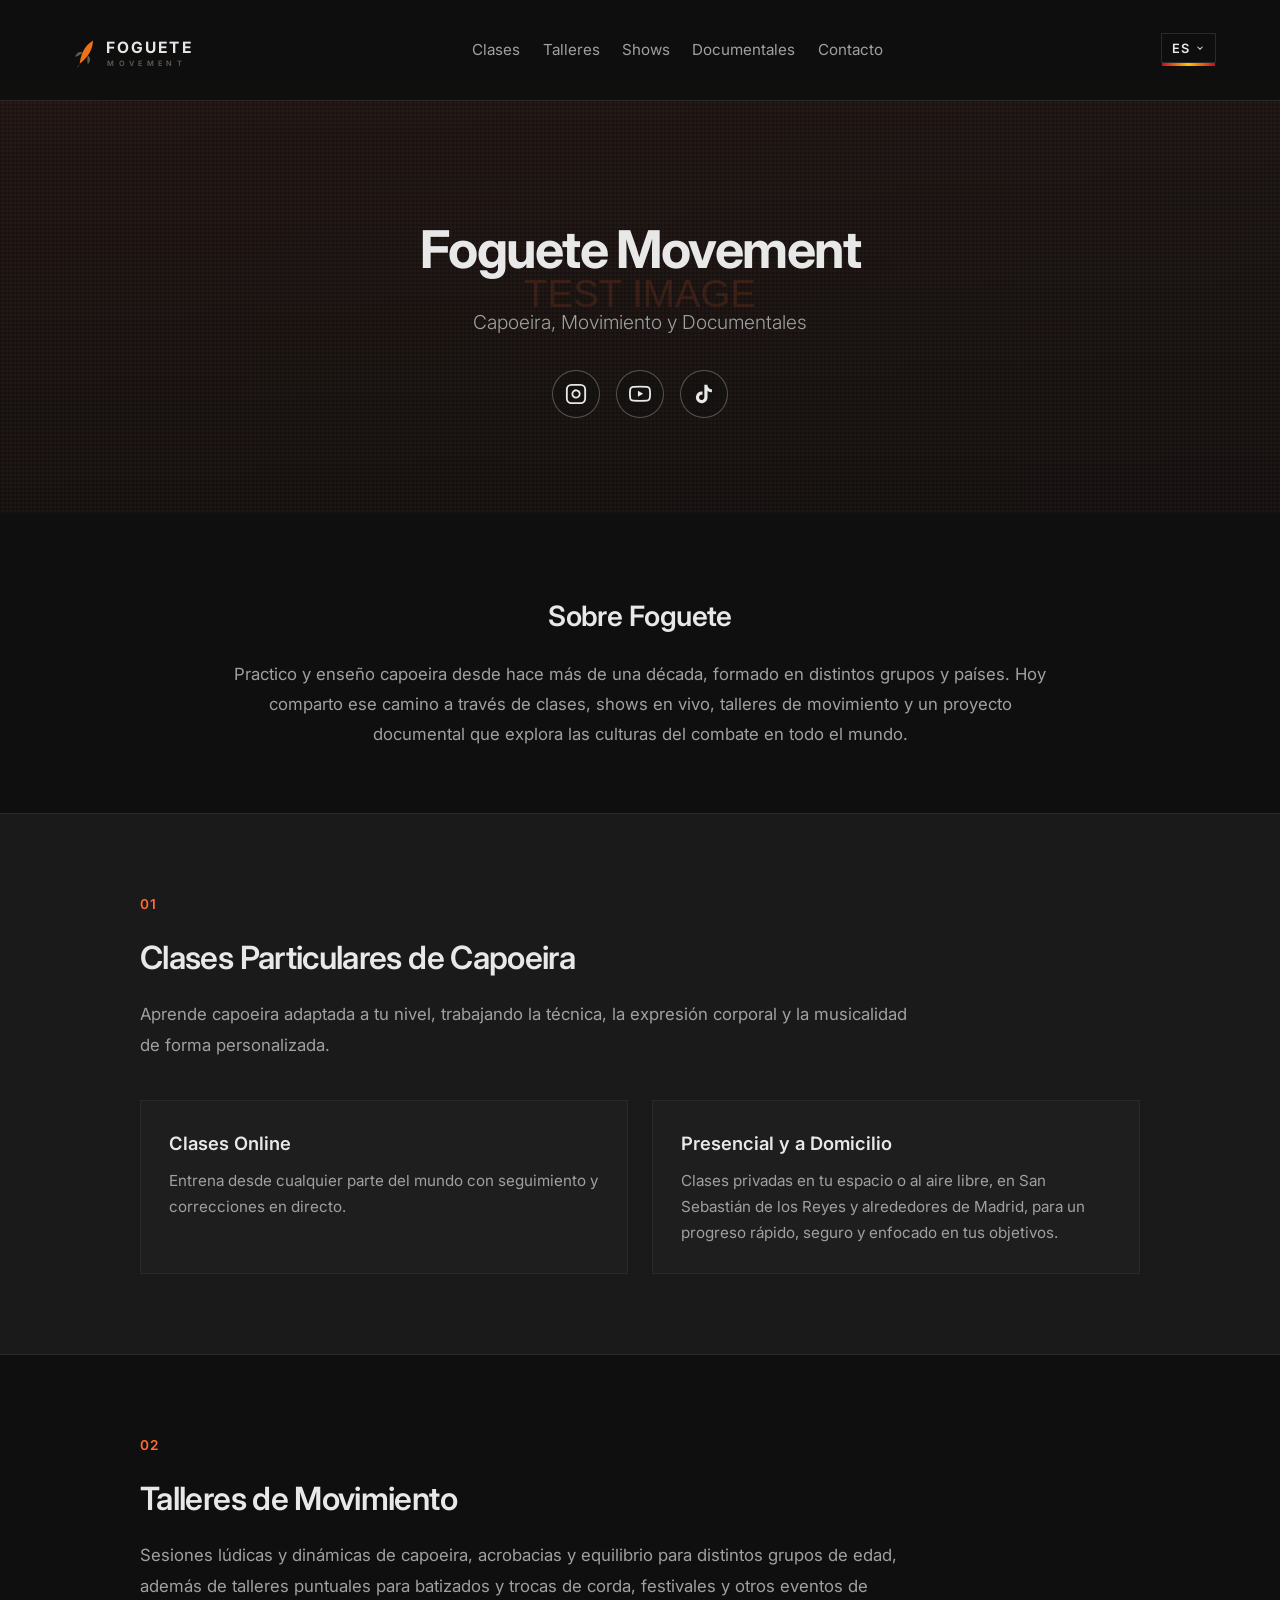
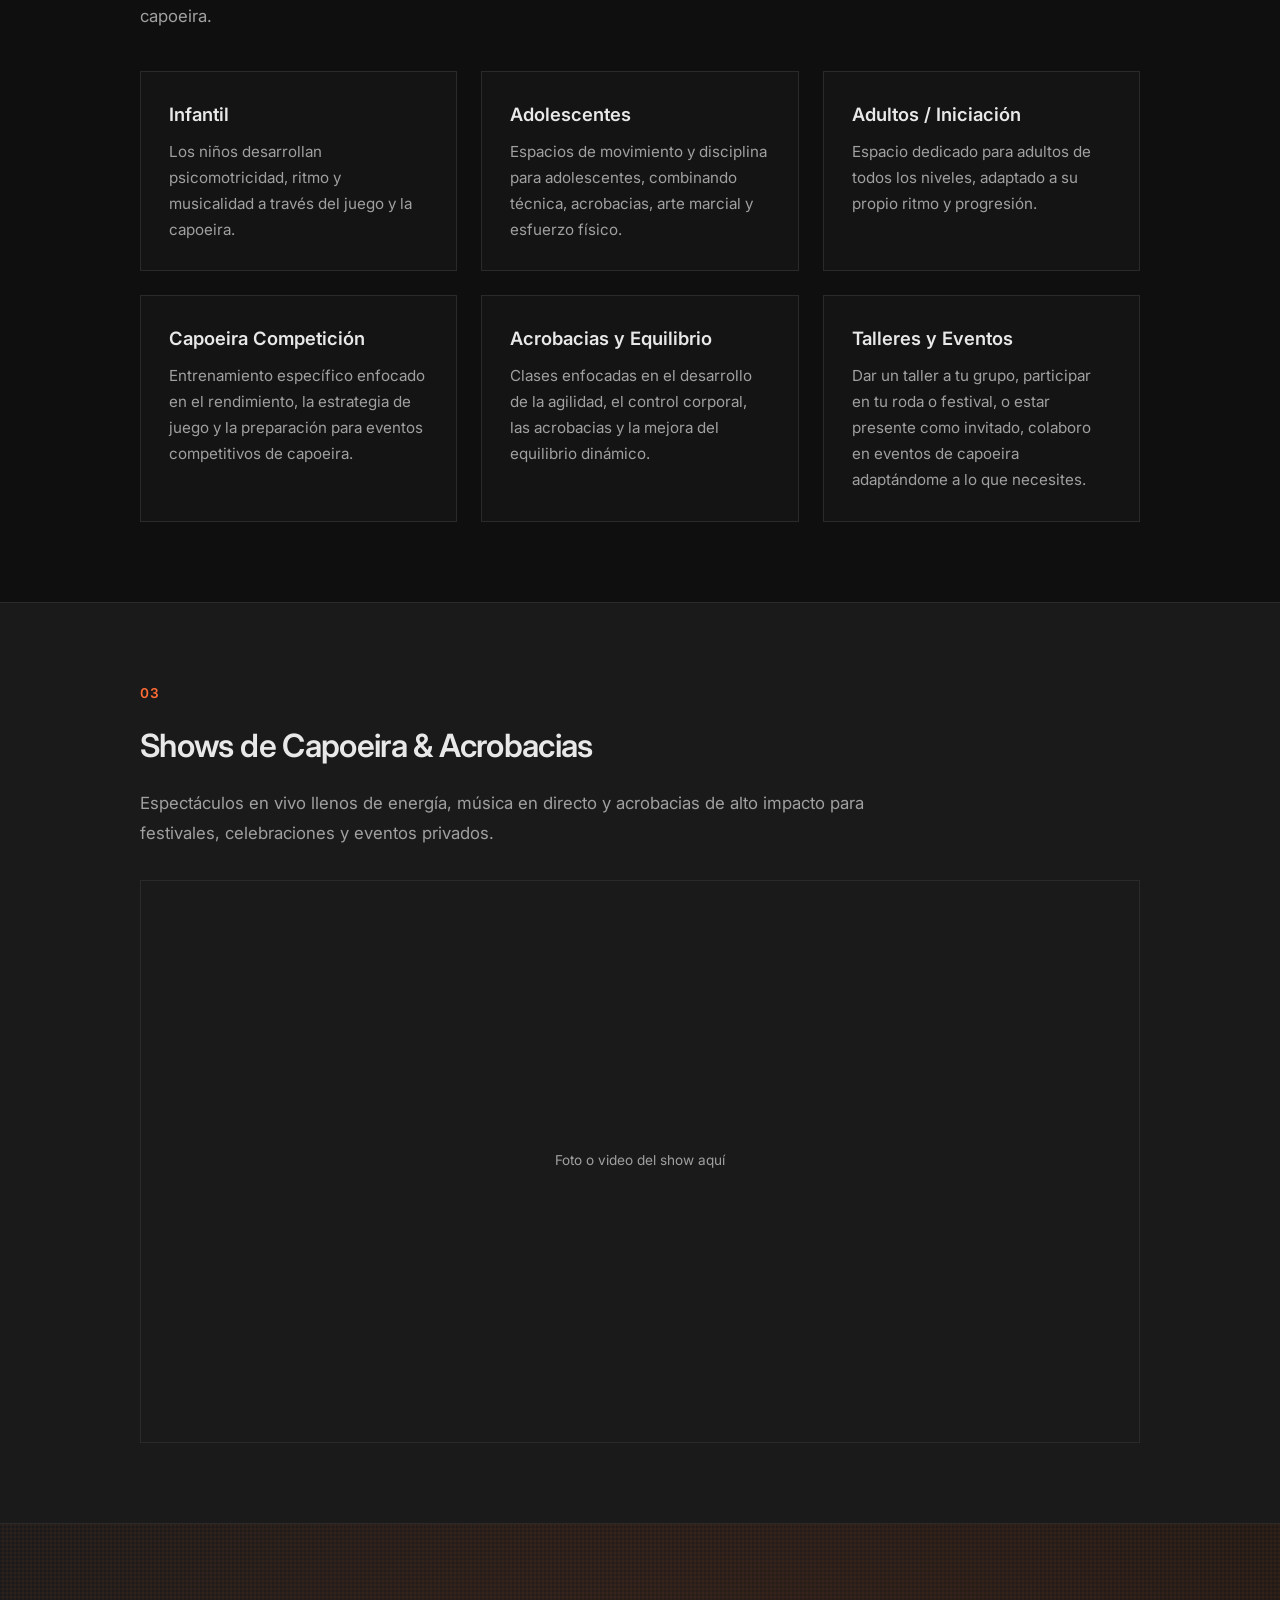
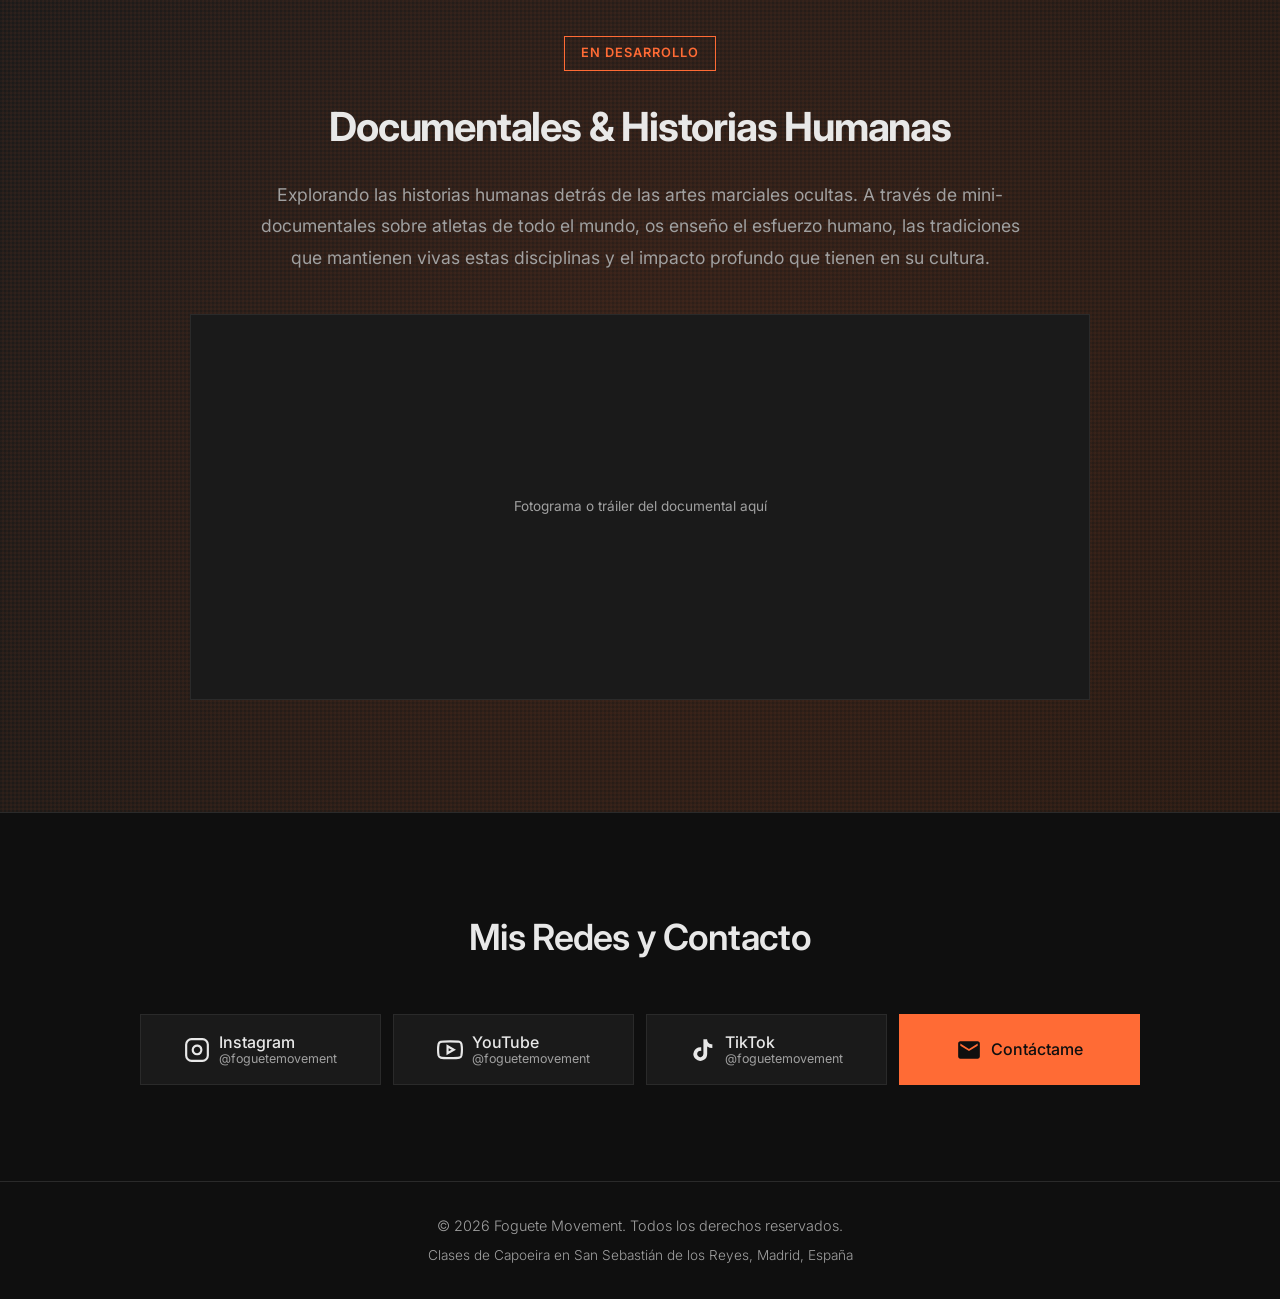
==== commit 831eb0c3: "Add files via upload Adding an specific URL for each language. Spanish is default" ====
--- a/index.html
+++ b/index.html
@@ -7,6 +7,11 @@
     <meta name="keywords" content="capoeira, capoeira madrid, capoeira san sebastián de los reyes, clases capoeira, shows capoeira, talleres de movimiento, documental culturas del combate">
     <title>Foguete Movement | Capoeira en San Sebastián de los Reyes, Madrid</title>
     <link rel="canonical" href="https://foguetemovement.com/">
+    <link rel="alternate" hreflang="es" href="https://foguetemovement.com/">
+    <link rel="alternate" hreflang="fr" href="https://foguetemovement.com/fr/">
+    <link rel="alternate" hreflang="pt" href="https://foguetemovement.com/pt/">
+    <link rel="alternate" hreflang="en" href="https://foguetemovement.com/en/">
+    <link rel="alternate" hreflang="x-default" href="https://foguetemovement.com/">
 
     <!-- ============ Open Graph (WhatsApp, Facebook, LinkedIn, Instagram) ============ -->
     <meta property="og:type" content="website">
@@ -49,7 +54,8 @@
       "url": "https://foguetemovement.com/",
       "jobTitle": "Instructor de Capoeira",
       "knowsLanguage": ["es", "fr", "pt", "en"],
-      "description": "Clases de capoeira, talleres de movimiento, shows acrobáticos y proyecto documental sobre culturas del combate.",
+      "description": "Clases particulares de capoeira online y a domicilio en San Sebastián de los Reyes y Madrid. Shows acrobáticos, talleres de movimiento y documentales sobre culturas del combate.",
+      "inLanguage": "es",
       "address": {
         "@type": "PostalAddress",
         "addressLocality": "San Sebastián de los Reyes",
@@ -108,11 +114,11 @@
                         </svg>
                         <span class="lang-flag-strip"></span>
                     </button>
-                    <ul class="lang-menu" id="langMenu" role="listbox">
-                        <li><button class="lang-option active" data-lang="es" role="option" aria-selected="true">ES</button></li>
-                        <li><button class="lang-option" data-lang="fr" role="option" aria-selected="false">FR</button></li>
-                        <li><button class="lang-option" data-lang="pt" role="option" aria-selected="false">PT</button></li>
-                        <li><button class="lang-option" data-lang="en" role="option" aria-selected="false">EN</button></li>
+                    <ul class="lang-menu" id="langMenu">
+                        <li><a class="lang-option active" data-lang="es" hreflang="es" href="./" aria-current="page">ES</a></li>
+                        <li><a class="lang-option" data-lang="fr" hreflang="fr" href="fr/">FR</a></li>
+                        <li><a class="lang-option" data-lang="pt" hreflang="pt" href="pt/">PT</a></li>
+                        <li><a class="lang-option" data-lang="en" hreflang="en" href="en/">EN</a></li>
                     </ul>
                 </div>
             </div>
@@ -280,11 +286,10 @@
     </main>
 
     <footer>
-        <p data-i18n="footer_rights">&copy; 2026 Foguete Movement. Todos los derechos reservados.</p>
+        <p data-i18n="footer_rights">© 2026 Foguete Movement. Todos los derechos reservados.</p>
         <p style="font-size: 0.85rem; margin-top: 0.5rem;" data-i18n="footer_location">Clases de Capoeira en San Sebastián de los Reyes, Madrid, España</p>
     </footer>
 
-    <script src="js/translations.js"></script>
     <script src="js/main.js"></script>
 </body>
-</html>
+</html>
--- a/css/styles.css
+++ b/css/styles.css
@@ -1,4 +1,3 @@
-/* Reset */
 * { margin: 0; padding: 0; box-sizing: border-box; }
 
 :root {
@@ -9,6 +8,7 @@
     --border-dark: #2a2a2a;
     --accent-orange: #ff6b35;
     --accent-orange-hover: #ff8555;
+    --nav-pad-x: 1.5rem;
 }
 
 body {
@@ -18,9 +18,7 @@
     background-color: var(--primary-dark);
 }
 
-@keyframes fadeIn {
-    from { opacity: 0; } to { opacity: 1; }
-}
+@keyframes fadeIn { from { opacity: 0; } to { opacity: 1; } }
 
 header { animation: fadeIn 0.8s ease-out; }
 
@@ -29,54 +27,14 @@
     transform: translateY(24px);
     transition: opacity 0.7s ease-out, transform 0.7s ease-out;
 }
-
-.reveal.is-visible {
-    opacity: 1;
-    transform: translateY(0);
-}
+.reveal.is-visible { opacity: 1; transform: translateY(0); }
 
 @media (prefers-reduced-motion: reduce) {
     .reveal { opacity: 1; transform: none; transition: none; }
     header { animation: none; }
 }
 
-/* About Me */
-.about-section {
-    max-width: 700px;
-    margin: 0 auto;
-    padding: 5rem 2rem 4rem;
-    text-align: center;
-    background-color: var(--primary-dark);
-    border-bottom: 1px solid var(--border-dark);
-}
-
-.about-section h2 {
-    font-size: 1.75rem;
-    font-weight: 600;
-    margin-bottom: 1.25rem;
-    letter-spacing: -0.02em;
-}
-
-.about-section p {
-    font-size: 1.05rem;
-    line-height: 1.8;
-    color: var(--text-secondary);
-}
-
-/* Documentales cinematic letterboxing */
-.letterbox-bar {
-    position: absolute;
-    left: 0;
-    right: 0;
-    height: 14px;
-    background-color: var(--primary-dark);
-    z-index: 3;
-}
-
-.letterbox-bar.top { top: 0; }
-.letterbox-bar.bottom { bottom: 0; }
-
-/* Top Nav */
+/* ============ TOP NAV ============ */
 .top-nav {
     position: fixed;
     top: 0;
@@ -90,25 +48,25 @@
 .nav-container {
     max-width: 1200px;
     margin: 0 auto;
-    padding: 1.5rem 2rem;
-    display: flex;
-    justify-content: space-between;
-    align-items: center;
-    gap: 1.5rem;
-    flex-wrap: wrap;
+    padding: 1.5rem var(--nav-pad-x);
+    display: flex;
+    align-items: center;
+    column-gap: 1.5rem;
 }
 
 .logo {
-    font-size: 1.25rem;
-    font-weight: 600;
-    letter-spacing: -0.02em;
-    color: var(--text-primary);
-    text-decoration: none;
-}
+    flex-shrink: 0;
+    display: flex;
+    align-items: center;
+    height: 52px;
+}
+.logo svg { height: 100%; width: auto; display: block; }
 
 .nav-links {
-    display: flex;
-    gap: 2rem;
+    flex: 1 1 auto;
+    display: flex;
+    justify-content: center;
+    gap: 1.4rem;
     list-style: none;
 }
 
@@ -120,8 +78,8 @@
     transition: color 0.3s ease;
     position: relative;
     padding-bottom: 4px;
-}
-
+    white-space: nowrap;
+}
 .nav-links a::after {
     content: '';
     position: absolute;
@@ -132,77 +90,170 @@
     background-color: var(--accent-orange);
     transition: width 0.3s ease, left 0.3s ease;
 }
-
 .nav-links a:hover { color: var(--accent-orange); }
 .nav-links a:hover::after { width: 100%; left: 0; }
 
-/* Language switcher */
-.lang-switcher {
-    display: flex;
-    gap: 0.4rem;
-    margin-left: auto;
-}
-
-.lang-btn {
+.nav-right {
+    flex-shrink: 0;
+    display: flex;
+    align-items: center;
+    gap: 0.6rem;
+}
+
+.nav-toggle {
+    display: none;
+    flex-direction: column;
+    justify-content: center;
+    align-items: center;
+    gap: 5px;
+    width: 44px;
+    height: 44px;
+    background: transparent;
+    border: none;
+    cursor: pointer;
+    padding: 0;
+    flex-shrink: 0;
+}
+.nav-toggle span {
+    display: block;
+    width: 22px;
+    height: 2px;
+    background-color: var(--text-primary);
+    transition: transform 0.25s ease, opacity 0.25s ease;
+}
+.nav-toggle:hover span { background-color: var(--accent-orange); }
+.nav-toggle.open span:nth-child(1) { transform: translateY(7px) rotate(45deg); }
+.nav-toggle.open span:nth-child(2) { opacity: 0; }
+.nav-toggle.open span:nth-child(3) { transform: translateY(-7px) rotate(-45deg); }
+
+.lang-switcher { position: relative; }
+
+.lang-trigger {
+    display: flex;
+    align-items: center;
+    gap: 0.35rem;
     position: relative;
     background: transparent;
     border: 1px solid var(--border-dark);
-    color: var(--text-secondary);
+    color: var(--text-primary);
     font-family: inherit;
     font-size: 0.8rem;
     font-weight: 600;
     letter-spacing: 0.03em;
-    padding: 0.35rem 0.6rem;
+    padding: 0.4rem 0.65rem;
     margin-bottom: 4px;
     cursor: pointer;
     transition: all 0.25s ease;
 }
-
-.lang-btn::after {
+.lang-trigger:hover { border-color: var(--accent-orange); }
+.lang-chevron { transition: transform 0.25s ease; flex-shrink: 0; }
+.lang-trigger[aria-expanded="true"] .lang-chevron { transform: rotate(180deg); }
+
+.lang-flag-strip {
     content: '';
     position: absolute;
     left: 0;
     right: 0;
     bottom: -4px;
     height: 3px;
+}
+.lang-trigger[data-lang="es"] .lang-flag-strip,
+.lang-option[data-lang="es"]::after { background: linear-gradient(to right, #c60b1e, #ffc400, #c60b1e); }
+.lang-trigger[data-lang="en"] .lang-flag-strip,
+.lang-option[data-lang="en"]::after { background: linear-gradient(to right, #3c3b6e, #b22234 35%, #ffffff 65%, #b22234); }
+.lang-trigger[data-lang="fr"] .lang-flag-strip,
+.lang-option[data-lang="fr"]::after { background: linear-gradient(to right, #0055a4, #ffffff, #ef4135); }
+.lang-trigger[data-lang="pt"] .lang-flag-strip,
+.lang-option[data-lang="pt"]::after { background: linear-gradient(to right, #009739, #fedd00, #002776); }
+
+.lang-menu {
+    list-style: none;
+    position: absolute;
+    top: calc(100% + 10px);
+    right: 0;
+    min-width: 90px;
+    background-color: var(--secondary-dark);
+    border: 1px solid var(--border-dark);
+    padding: 0.3rem;
+    display: none;
+    flex-direction: column;
+    gap: 0.2rem;
+    z-index: 1100;
+    box-shadow: 0 8px 24px rgba(0,0,0,0.4);
+}
+.lang-menu.open { display: flex; }
+
+.lang-option {
+    position: relative;
+    display: block;
+    box-sizing: border-box;
+    text-decoration: none;
+    width: 100%;
+    text-align: left;
+    background: transparent;
+    border: 1px solid transparent;
+    color: var(--text-secondary);
+    font-family: inherit;
+    font-size: 0.8rem;
+    font-weight: 600;
+    letter-spacing: 0.03em;
+    padding: 0.45rem 0.6rem 0.6rem;
+    margin-bottom: 2px;
+    cursor: pointer;
+    transition: all 0.2s ease;
+}
+.lang-option::after {
+    content: '';
+    position: absolute;
+    left: 4px;
+    right: 4px;
+    bottom: 2px;
+    height: 3px;
     opacity: 0.6;
-    transition: opacity 0.25s ease;
-}
-
-.lang-btn:hover::after,
-.lang-btn.active::after {
+    transition: opacity 0.2s ease;
+}
+.lang-option:hover {
+    border-color: var(--border-dark);
+    background-color: rgba(255,255,255,0.03);
+    color: var(--text-primary);
+}
+.lang-option:hover::after { opacity: 1; }
+.lang-option.active { background-color: var(--accent-orange); color: var(--primary-dark); }
+.lang-option.active::after { opacity: 1; }
+
+/* Compact mode */
+.nav-container.is-compact { flex-wrap: wrap; }
+.nav-container.is-compact .logo { order: 1; }
+.nav-container.is-compact .nav-right { order: 2; margin-left: auto; }
+.nav-container.is-compact .nav-toggle { display: flex; }
+.nav-container.is-compact .nav-links {
+    order: 3;
+    flex: 1 1 100%;
+    flex-direction: column;
+    align-items: center;
+    gap: 0.25rem;
+    max-height: 0;
+    overflow: hidden;
+    opacity: 0;
+    margin-top: 0;
+    transition: max-height 0.35s ease, opacity 0.25s ease, margin-top 0.35s ease;
+}
+.nav-container.is-compact .nav-links a {
+    display: block;
+    width: 100%;
+    text-align: center;
+    padding: 0.6rem 0;
+    font-size: 1rem;
+}
+.nav-container.is-compact .nav-links.open {
+    max-height: 500px;
     opacity: 1;
-}
-
-/* Flag-inspired color strips per language, smooth gradient blend */
-.lang-btn[data-lang="es"]::after {
-    background: linear-gradient(to right, #c60b1e, #ffc400, #c60b1e);
-}
-
-.lang-btn[data-lang="en"]::after {
-    background: linear-gradient(to right, #b22234, #ffffff, #b22234);
-}
-
-.lang-btn[data-lang="fr"]::after {
-    background: linear-gradient(to right, #0055a4, #ffffff, #ef4135);
-}
-
-.lang-btn[data-lang="pt"]::after {
-    background: linear-gradient(to right, #009739, #fedd00, #002776);
-}
-
-.lang-btn:hover {
-    border-color: var(--accent-orange);
-    color: var(--accent-orange);
-}
-
-.lang-btn.active {
-    background-color: var(--accent-orange);
-    border-color: var(--accent-orange);
-    color: var(--primary-dark);
-}
-
-/* Header / Hero */
+    margin-top: 1rem;
+    padding-top: 0.5rem;
+    border-top: 1px solid var(--border-dark);
+}
+
+/* ============ HERO ============ */
 header {
     margin-top: 80px;
     padding: 8rem 2rem 6rem;
@@ -214,7 +265,6 @@
     position: relative;
     overflow: hidden;
 }
-
 header::before {
     content: '';
     position: absolute;
@@ -222,7 +272,6 @@
     background: linear-gradient(to bottom, rgba(15,15,15,0.55), rgba(15,15,15,0.9));
     z-index: 1;
 }
-
 header::after {
     content: '';
     position: absolute;
@@ -232,20 +281,13 @@
         repeating-linear-gradient(90deg, transparent, transparent 2px, rgba(255,107,53,0.03) 2px, rgba(255,107,53,0.03) 4px);
     z-index: 1;
 }
-
-header h1,
-header .subtitle {
-    position: relative;
-    z-index: 2;
-}
-
+header h1, header .subtitle { position: relative; z-index: 2; }
 header h1 {
     font-size: 3.25rem;
     font-weight: 700;
     letter-spacing: -0.03em;
     margin-bottom: 1rem;
 }
-
 header .subtitle {
     font-size: 1.2rem;
     font-weight: 300;
@@ -254,7 +296,42 @@
     margin: 0 auto;
 }
 
-/* Service sections */
+/* Hero social icons — round buttons with subtle border */
+.hero-social {
+    position: relative;
+    z-index: 2;
+    display: flex;
+    justify-content: center;
+    gap: 1rem;
+    margin-top: 2rem;
+}
+
+.hero-social a {
+    display: flex;
+    align-items: center;
+    justify-content: center;
+    width: 48px;
+    height: 48px;
+    border-radius: 50%;
+    border: 1px solid rgba(232, 232, 232, 0.3);
+    background-color: rgba(15, 15, 15, 0.4);
+    color: var(--text-primary);
+    transition: all 0.3s ease;
+}
+
+.hero-social a:hover {
+    border-color: var(--accent-orange);
+    background-color: rgba(255, 107, 53, 0.12);
+    transform: translateY(-3px);
+}
+
+.hero-social svg { width: 22px; height: 22px; }
+.hero-social .hs-stroke { stroke: var(--text-primary); fill: none; transition: stroke 0.3s ease; }
+.hero-social .hs-fill { fill: var(--text-primary); transition: fill 0.3s ease; }
+.hero-social a:hover .hs-stroke { stroke: var(--accent-orange); }
+.hero-social a:hover .hs-fill { fill: var(--accent-orange); }
+
+/* ============ SECTIONS ============ */
 main { position: relative; }
 
 .service-section {
@@ -263,17 +340,9 @@
     border-bottom: 1px solid var(--border-dark);
     position: relative;
 }
-
-.service-inner {
-    max-width: 900px;
-    margin: 0 auto;
-}
-
-
-
 .service-section:nth-of-type(odd) { background-color: var(--primary-dark); }
 .service-section:nth-of-type(even) { background-color: var(--secondary-dark); }
-
+.service-inner { max-width: 1000px; margin: 0 auto; }
 .service-number {
     font-size: 0.85rem;
     font-weight: 600;
@@ -282,54 +351,43 @@
     margin-bottom: 1rem;
     display: block;
 }
-
 .service-section h2 {
     font-size: 2rem;
     font-weight: 600;
     margin-bottom: 1rem;
     letter-spacing: -0.02em;
 }
-
-.service-section > p {
+.service-inner > p {
     font-size: 1.05rem;
     line-height: 1.8;
     color: var(--text-secondary);
-    max-width: 650px;
-}
-
+    /* El contenedor se ensancha, pero el párrafo no: por encima de unos
+       70 caracteres por línea la lectura se vuelve incómoda. */
+    max-width: 70ch;
+}
 .sub-services {
     display: grid;
+    /* 260px (antes 220) evita que a 1000px entren 4 columnas y las 6
+       tarjetas de Talleres queden en filas de 4 + 2. Mantiene 3 + 3. */
     grid-template-columns: repeat(auto-fit, minmax(260px, 1fr));
     gap: 1.5rem;
     margin-top: 2.5rem;
 }
-
 .sub-services article {
     padding: 1.75rem;
     border: 1px solid var(--border-dark);
     background-color: rgba(255, 255, 255, 0.02);
     transition: border-color 0.3s ease, transform 0.3s ease;
 }
-
-.sub-services article:hover {
-    border-color: var(--accent-orange);
-    transform: translateY(-3px);
-}
-
+.sub-services article:hover { border-color: var(--accent-orange); transform: translateY(-3px); }
 .sub-services h3 {
     font-size: 1.15rem;
     font-weight: 600;
     margin-bottom: 0.6rem;
     color: var(--text-primary);
 }
-
-.sub-services p {
-    font-size: 0.95rem;
-    color: var(--text-secondary);
-    line-height: 1.7;
-}
-
-/* Media frame */
+.sub-services p { font-size: 0.95rem; color: var(--text-secondary); line-height: 1.7; }
+
 .media-frame {
     margin-top: 2rem;
     aspect-ratio: 16 / 9;
@@ -345,22 +403,32 @@
     overflow: hidden;
     transition: border-color 0.3s ease;
 }
-
 .media-frame:hover { border-color: var(--accent-orange); }
-
-.media-frame img,
-.media-frame iframe {
+.media-frame img, .media-frame iframe {
     width: 100%;
     height: 100%;
     object-fit: cover;
     border: none;
     display: block;
 }
-
-.media-frame.cinematic {
-    aspect-ratio: 21 / 9;
-    margin-top: 2.5rem;
-}
+.media-frame.cinematic { aspect-ratio: 21 / 9; margin-top: 2.5rem; }
+
+/* About */
+.about-section {
+    width: 100%;
+    padding: 5rem 2rem 4rem;
+    text-align: center;
+    background-color: var(--primary-dark);
+    border-bottom: 1px solid var(--border-dark);
+}
+.about-inner { max-width: 820px; margin: 0 auto; }
+.about-section h2 {
+    font-size: 1.75rem;
+    font-weight: 600;
+    margin-bottom: 1.25rem;
+    letter-spacing: -0.02em;
+}
+.about-section p { font-size: 1.05rem; line-height: 1.8; color: var(--text-secondary); }
 
 /* Documentales */
 .documentales-highlight {
@@ -371,7 +439,6 @@
     overflow: hidden;
     border-bottom: 1px solid var(--border-dark);
 }
-
 .documentales-highlight::before {
     content: '';
     position: absolute;
@@ -380,7 +447,6 @@
         repeating-linear-gradient(0deg, transparent, transparent 2px, rgba(255,107,53,0.04) 2px, rgba(255,107,53,0.04) 4px),
         repeating-linear-gradient(90deg, transparent, transparent 2px, rgba(255,107,53,0.04) 2px, rgba(255,107,53,0.04) 4px);
 }
-
 .documentales-highlight::after {
     content: '';
     position: absolute;
@@ -390,15 +456,13 @@
     height: 200%;
     background: radial-gradient(circle at center, rgba(255,107,53,0.08) 0%, transparent 60%);
 }
-
 .documentales-inner {
     position: relative;
     z-index: 2;
-    max-width: 750px;
+    max-width: 900px;
     margin: 0 auto;
     text-align: center;
 }
-
 .documentales-tag {
     display: inline-block;
     padding: 0.4rem 1rem;
@@ -410,26 +474,24 @@
     text-transform: uppercase;
     margin-bottom: 1.5rem;
 }
-
 .documentales-highlight h2 {
     font-size: 2.5rem;
     font-weight: 700;
     letter-spacing: -0.03em;
     margin-bottom: 1.25rem;
 }
-
 .documentales-highlight p {
     font-size: 1.1rem;
     line-height: 1.8;
     color: var(--text-secondary);
+    /* El .media-frame usa los 900px completos; el texto se queda en un
+       ancho de lectura cómodo y centrado. */
+    max-width: 70ch;
+    margin: 0 auto;
 }
 
 /* Social & Contact */
-.social-section {
-    padding: 6rem 2rem;
-    background-color: var(--primary-dark);
-}
-
+.social-section { padding: 6rem 2rem; background-color: var(--primary-dark); }
 .social-section h2 {
     font-size: 2.25rem;
     font-weight: 600;
@@ -437,7 +499,6 @@
     margin-bottom: 3rem;
     letter-spacing: -0.02em;
 }
-
 .social-links {
     display: flex;
     flex-direction: row;
@@ -448,10 +509,14 @@
     width: 100%;
     margin: 0 auto;
 }
-
 .btn {
     flex: 1 1 0;
     min-width: 0;
+    display: flex;
+    flex-direction: row;
+    align-items: center;
+    justify-content: center;
+    gap: 0.6rem;
     text-align: center;
     padding: 1.1rem 0.75rem;
     border: 1px solid var(--border-dark);
@@ -462,11 +527,9 @@
     font-weight: 500;
     white-space: nowrap;
     overflow: hidden;
-    text-overflow: ellipsis;
     position: relative;
     transition: all 0.3s ease;
 }
-
 .btn::before {
     content: '';
     position: absolute;
@@ -475,15 +538,53 @@
     opacity: 0;
     transition: opacity 0.3s ease;
 }
-
 .btn:hover {
     border-color: var(--accent-orange);
     background-color: rgba(255,107,53,0.05);
     transform: scale(1.03);
     box-shadow: 0 8px 24px rgba(255,107,53,0.2);
 }
-
 .btn:hover::before { opacity: 1; }
+
+.social-icon, .social-icon-fill { width: 26px; height: 26px; flex-shrink: 0; }
+.social-icon { stroke: var(--text-primary); transition: stroke 0.3s ease; }
+.social-icon-fill { fill: var(--text-primary); transition: fill 0.3s ease; }
+.btn:hover .social-icon { stroke: var(--accent-orange); }
+.btn:hover .social-icon-fill { fill: var(--accent-orange); }
+
+/* Text column: name on top, @handle below */
+.social-text {
+    display: flex;
+    flex-direction: column;
+    align-items: flex-start;
+    line-height: 1.2;
+    min-width: 0;
+    overflow: hidden;
+}
+
+.social-name {
+    /* Escala con el ancho de ventana para que el texto no se corte al
+       reducir el navegador. El valor central (vw) manda en la franja
+       intermedia; los extremos fijan el tamaño mín. y máx. */
+    font-size: clamp(0.85rem, 1.5vw, 1rem);
+    font-weight: 500;
+    white-space: nowrap;
+    overflow: hidden;
+    text-overflow: ellipsis;
+    max-width: 100%;
+}
+
+.social-handle {
+    font-size: clamp(0.6rem, 1.17vw, 0.78rem);
+    font-weight: 400;
+    color: var(--text-secondary);
+    white-space: nowrap;
+    overflow: hidden;
+    text-overflow: ellipsis;
+    max-width: 100%;
+}
+
+.btn:hover .social-handle { color: var(--accent-orange); }
 
 .contact-btn {
     background-color: var(--accent-orange);
@@ -491,11 +592,9 @@
     border-color: var(--accent-orange);
     font-weight: 600;
 }
-
-.contact-btn:hover {
-    background-color: var(--accent-orange-hover);
-    border-color: var(--accent-orange-hover);
-}
+.contact-btn:hover { background-color: var(--accent-orange-hover); border-color: var(--accent-orange-hover); }
+.contact-btn .social-icon-fill { fill: var(--primary-dark); }
+.contact-btn:hover .social-icon-fill { fill: var(--primary-dark); }
 
 /* Footer */
 footer {
@@ -505,7 +604,6 @@
     color: var(--text-secondary);
     border-top: 1px solid var(--border-dark);
 }
-
 footer p { font-size: 0.9rem; font-weight: 300; }
 
 /* Responsive */
@@ -513,27 +611,27 @@
     header { padding: 6rem 1.5rem 4rem; }
     header h1 { font-size: 2.25rem; }
     header .subtitle { font-size: 1.05rem; }
-
-    .nav-container { padding: 1rem 1.5rem; }
-    .nav-links { gap: 1.25rem; }
-    .nav-links a { font-size: 0.85rem; }
-    .lang-switcher { margin-left: 0; width: 100%; justify-content: center; order: 3; }
-
     .service-section { padding: 3.5rem 1.5rem; }
     .service-section h2 { font-size: 1.6rem; }
-
     .documentales-highlight { padding: 5rem 1.5rem; }
     .documentales-highlight h2 { font-size: 1.9rem; }
-
     .social-section { padding: 4rem 1.5rem; }
     .social-section h2 { font-size: 1.75rem; }
-
     .social-links { gap: 0.6rem; }
-    .btn { flex: 0 0 auto; padding: 0.9rem 1rem; font-size: 0.9rem; }
-}
-
+    .btn { flex: 0 0 auto; padding: 0.9rem 1.1rem; font-size: 0.9rem; gap: 0; }
+    .social-text { display: none; }
+    .social-icon, .social-icon-fill { width: 24px; height: 24px; }
+}
 @media (max-width: 480px) {
     header h1 { font-size: 1.9rem; }
-    .nav-links { gap: 0.85rem; }
-    .btn { padding: 0.8rem 0.75rem; font-size: 0.8rem; }
-}
+    .btn { padding: 0.8rem 0.9rem; }
+}
+@media (max-width: 420px) {
+    :root { --nav-pad-x: 1rem; }
+    .nav-container { padding-top: 0.75rem; padding-bottom: 0.75rem; }
+    .logo { height: 36px; }
+    .nav-toggle { width: 36px; height: 36px; gap: 4px; }
+    .nav-toggle span { width: 18px; }
+    .lang-trigger { padding: 0.3rem 0.5rem; gap: 0.25rem; font-size: 0.72rem; }
+    .lang-chevron { width: 8px; height: 8px; }
+}
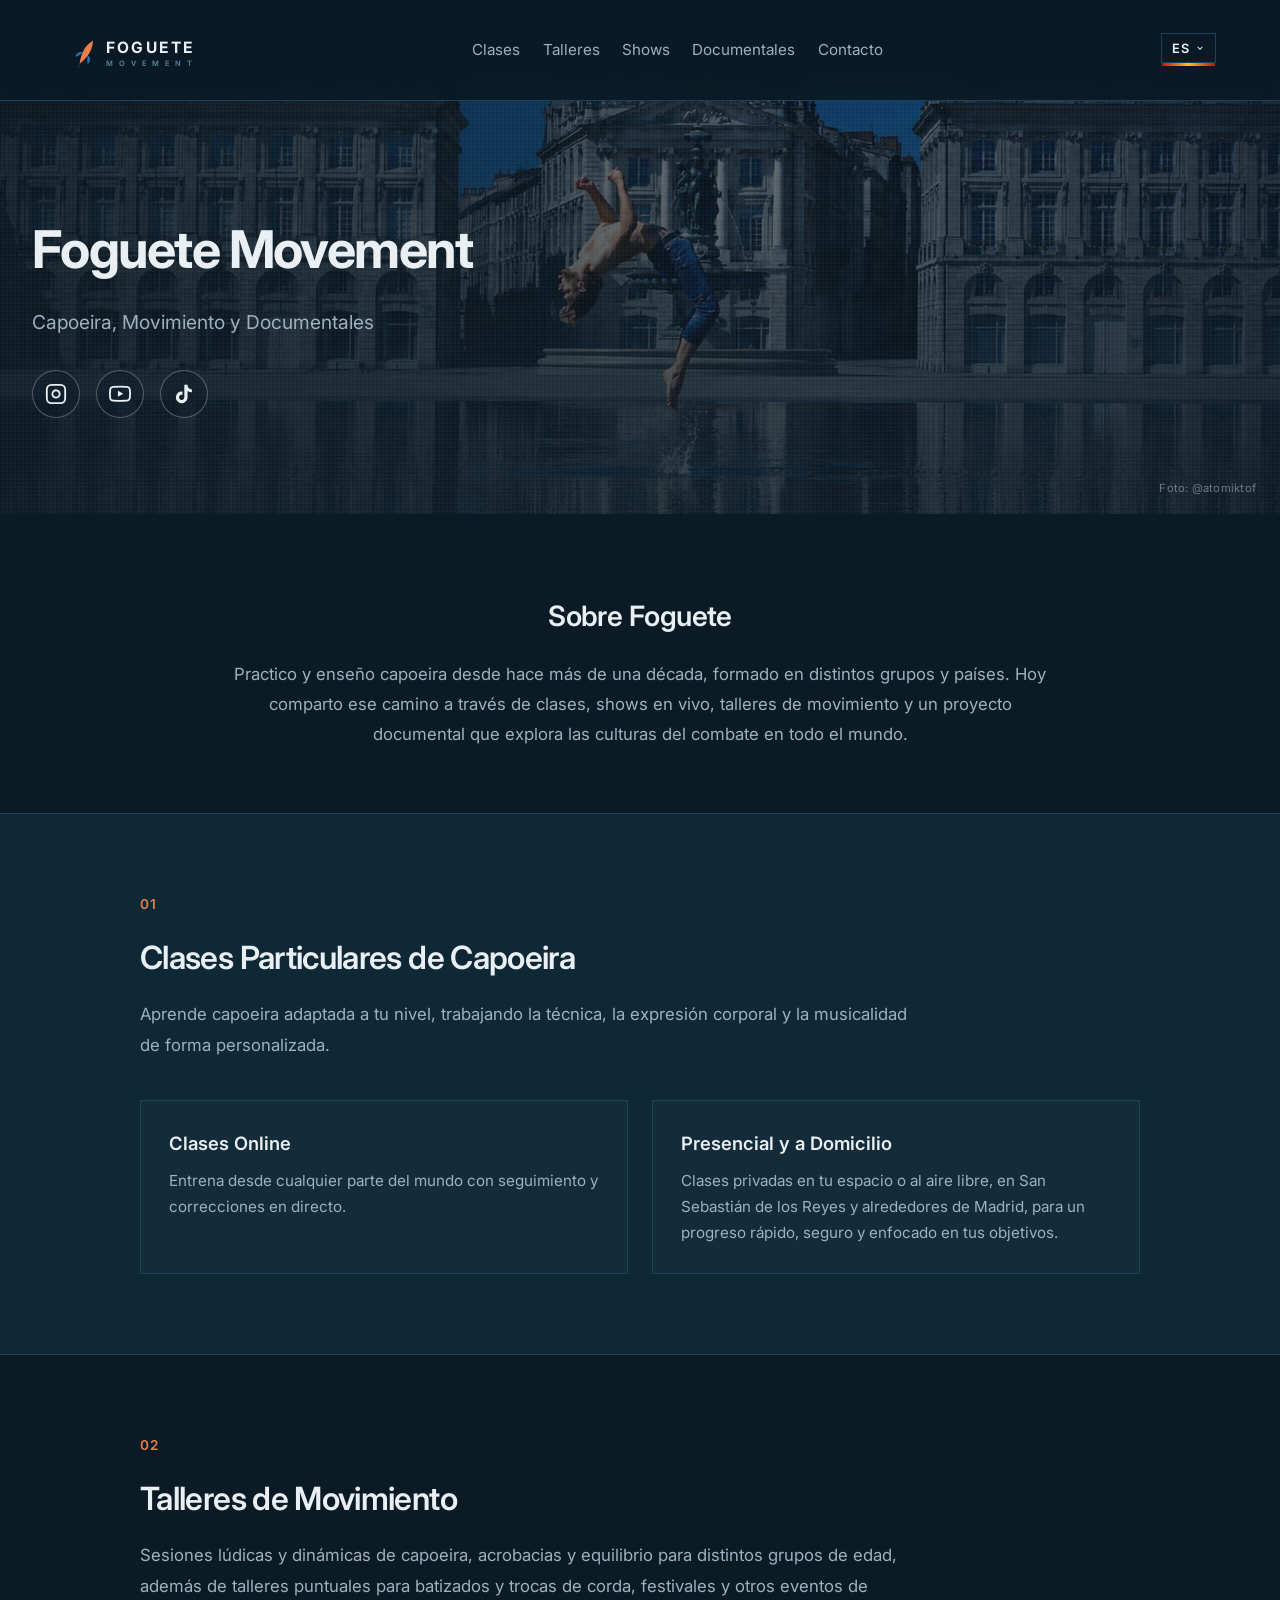
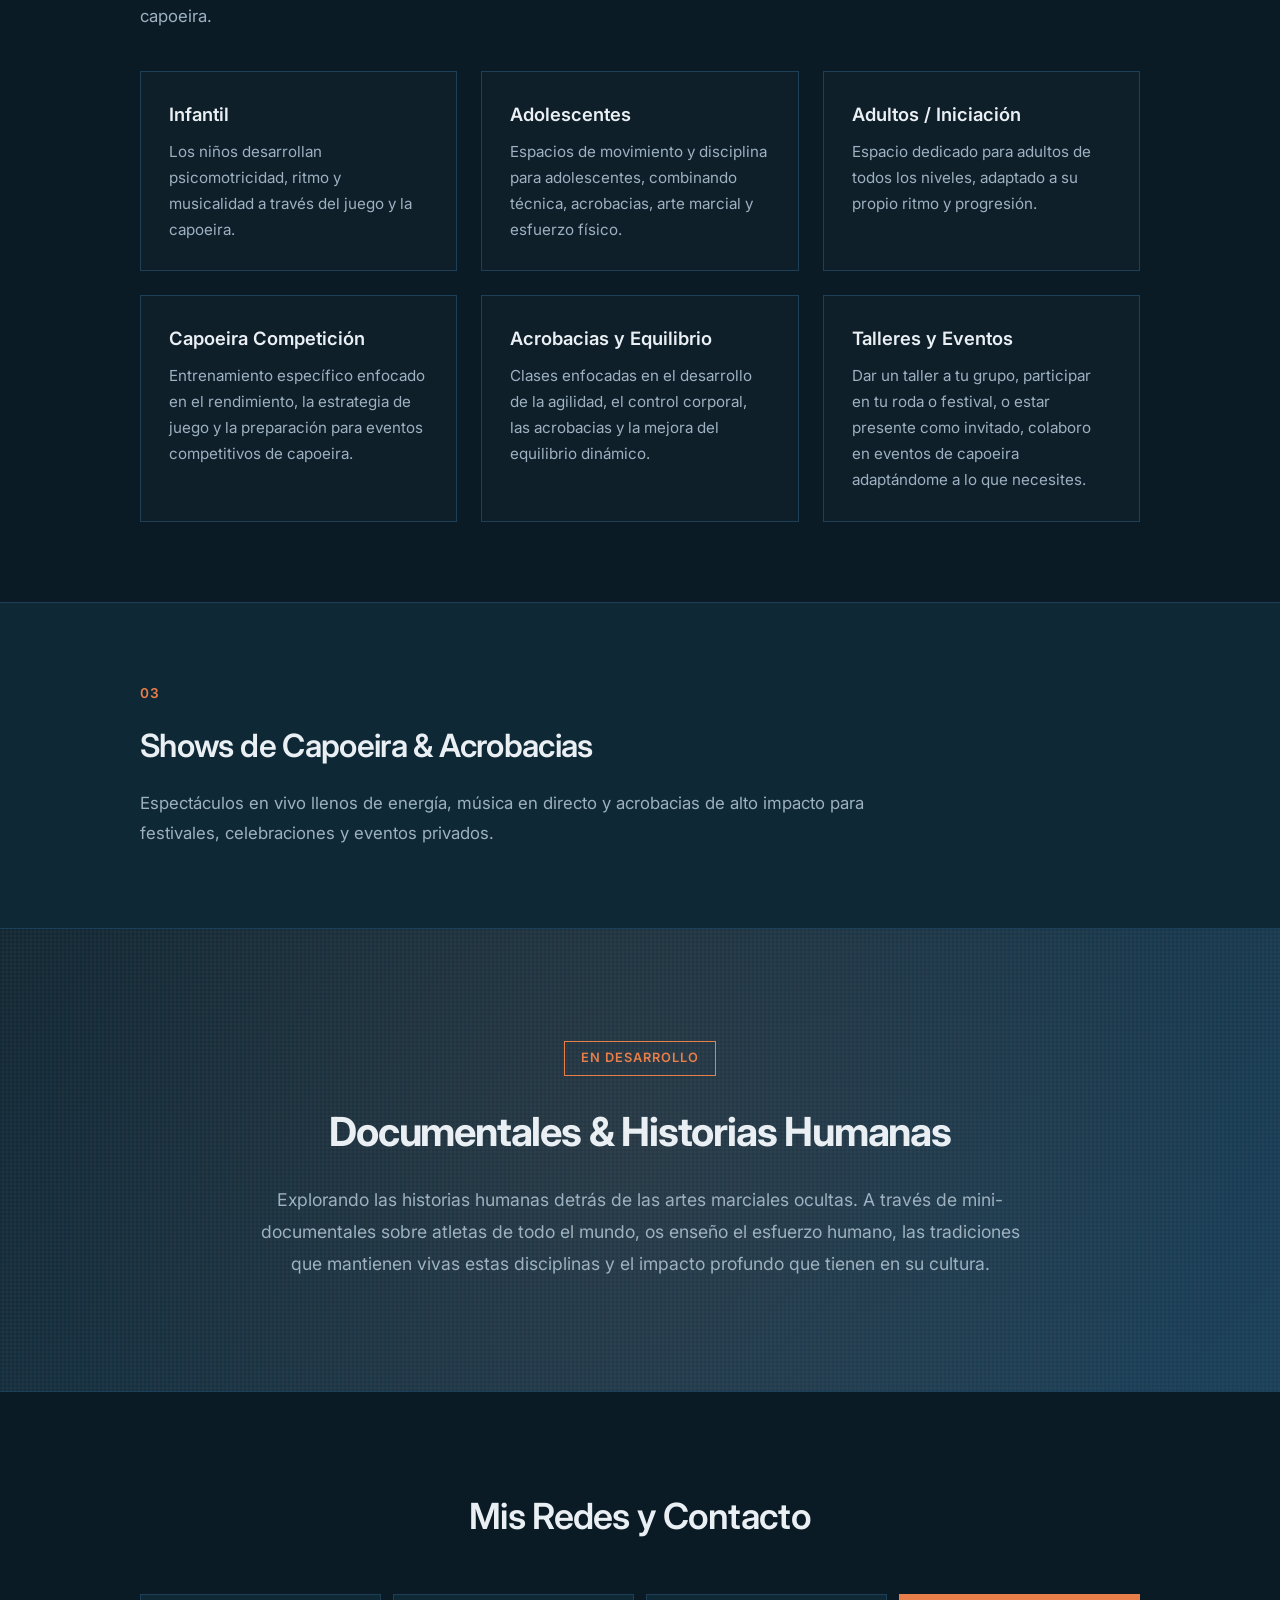
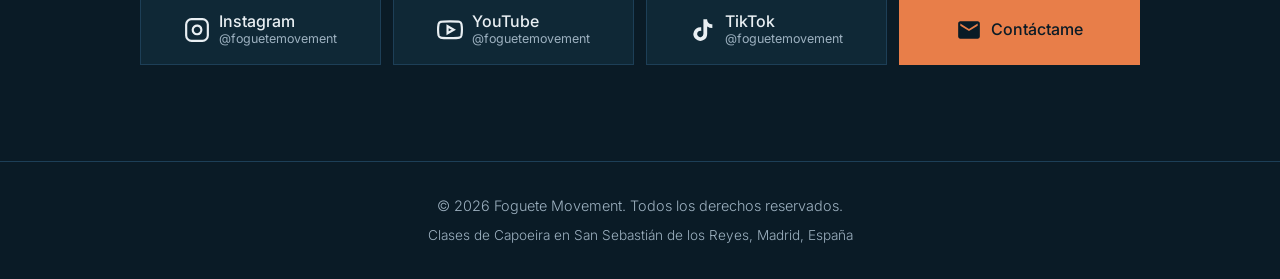
==== commit fa2a2e58: "Add files via upload Blue version finished" ====
--- a/index.html
+++ b/index.html
@@ -5,13 +5,8 @@
     <meta name="viewport" content="width=device-width, initial-scale=1.0">
     <meta name="description" content="Foguete Movement - Clases particulares de Capoeira en San Sebastián de los Reyes, Madrid (online y a domicilio), Shows acrobáticos, Talleres de movimiento y Documentales de Culturas del Combate.">
     <meta name="keywords" content="capoeira, capoeira madrid, capoeira san sebastián de los reyes, clases capoeira, shows capoeira, talleres de movimiento, documental culturas del combate">
-    <title>Foguete Movement | Capoeira en San Sebastián de los Reyes, Madrid</title>
+    <title>Foguete Movement | Capoeira y Documentales en San Sebastián de los Reyes, Madrid</title>
     <link rel="canonical" href="https://foguetemovement.com/">
-    <link rel="alternate" hreflang="es" href="https://foguetemovement.com/">
-    <link rel="alternate" hreflang="fr" href="https://foguetemovement.com/fr/">
-    <link rel="alternate" hreflang="pt" href="https://foguetemovement.com/pt/">
-    <link rel="alternate" hreflang="en" href="https://foguetemovement.com/en/">
-    <link rel="alternate" hreflang="x-default" href="https://foguetemovement.com/">
 
     <!-- ============ Open Graph (WhatsApp, Facebook, LinkedIn, Instagram) ============ -->
     <meta property="og:type" content="website">
@@ -54,8 +49,7 @@
       "url": "https://foguetemovement.com/",
       "jobTitle": "Instructor de Capoeira",
       "knowsLanguage": ["es", "fr", "pt", "en"],
-      "description": "Clases particulares de capoeira online y a domicilio en San Sebastián de los Reyes y Madrid. Shows acrobáticos, talleres de movimiento y documentales sobre culturas del combate.",
-      "inLanguage": "es",
+      "description": "Clases de capoeira, talleres de movimiento, shows acrobáticos y proyecto documental sobre culturas del combate.",
       "address": {
         "@type": "PostalAddress",
         "addressLocality": "San Sebastián de los Reyes",
@@ -77,10 +71,10 @@
                 <svg xmlns="http://www.w3.org/2000/svg" viewBox="0 0 150 60" role="img" aria-hidden="true">
                     <defs>
                         <style>
-                            .brand-name { font-family: 'Inter', system-ui, -apple-system, sans-serif; font-weight: 700; font-size: 18px; fill: #e8e6e3; letter-spacing: 2.5px; }
-                            .brand-sub { font-family: 'Inter', system-ui, -apple-system, sans-serif; font-weight: 600; font-size: 8.5px; fill: #685b4e; letter-spacing: 5px; }
-                            .rocket-primary { fill: #ed7117; }
-                            .rocket-secondary { fill: #685b4e; }
+                            .brand-name { font-family: 'Inter', system-ui, -apple-system, sans-serif; font-weight: 700; font-size: 18px; fill: #e9eff3; }
+                            .brand-sub { font-family: 'Inter', system-ui, -apple-system, sans-serif; font-weight: 600; font-size: 8.5px; fill: #5b839f; }
+                            .rocket-primary { fill: #e87e49; }
+                            .rocket-secondary { fill: #2b6ea3; }
                         </style>
                     </defs>
                     <g transform="translate(6, 6) scale(0.7) rotate(30, -2.5, 50)">
@@ -89,8 +83,8 @@
                         <path class="rocket-primary" d="M18 2 C 11 15, 11 30, 18 46 C 25 30, 25 15, 18 2 Z" />
                         <path class="rocket-secondary" d="M18 46 C 17 50, 18 54, 18 54 C 18 54, 19 50, 18 46 Z" />
                     </g>
-                    <text x="48" y="34" class="brand-name">FOGUETE</text>
-                    <text x="50" y="48" class="brand-sub">MOVEMENT</text>
+                    <text x="48" y="34" class="brand-name" textLength="100" lengthAdjust="spacing">FOGUETE</text>
+                    <text x="48" y="48" class="brand-sub" textLength="100" lengthAdjust="spacing">MOVEMENT</text>
                 </svg>
             </a>
 
@@ -114,11 +108,11 @@
                         </svg>
                         <span class="lang-flag-strip"></span>
                     </button>
-                    <ul class="lang-menu" id="langMenu">
-                        <li><a class="lang-option active" data-lang="es" hreflang="es" href="./" aria-current="page">ES</a></li>
-                        <li><a class="lang-option" data-lang="fr" hreflang="fr" href="fr/">FR</a></li>
-                        <li><a class="lang-option" data-lang="pt" hreflang="pt" href="pt/">PT</a></li>
-                        <li><a class="lang-option" data-lang="en" hreflang="en" href="en/">EN</a></li>
+                    <ul class="lang-menu" id="langMenu" role="listbox">
+                        <li><button class="lang-option active" data-lang="es" role="option" aria-selected="true">ES</button></li>
+                        <li><button class="lang-option" data-lang="fr" role="option" aria-selected="false">FR</button></li>
+                        <li><button class="lang-option" data-lang="pt" role="option" aria-selected="false">PT</button></li>
+                        <li><button class="lang-option" data-lang="en" role="option" aria-selected="false">EN</button></li>
                     </ul>
                 </div>
             </div>
@@ -149,6 +143,10 @@
                 </svg>
             </a>
         </div>
+
+        <!-- Credito del fotografo. La palabra "Foto" es traducible; el @ no. -->
+        <a class="photo-credit" href="https://instagram.com/atomiktof"
+           target="_blank" rel="noopener noreferrer"><span data-i18n="photo_credit">Foto</span>: @atomiktof</a>
     </header>
 
     <main>
@@ -220,9 +218,15 @@
             <span class="service-number">03</span>
             <h2 data-i18n="shows_heading">Shows de Capoeira &amp; Acrobacias</h2>
             <p data-i18n="shows_text">Espectáculos en vivo llenos de energía, música en directo y acrobacias de alto impacto para festivales, celebraciones y eventos privados.</p>
-            <!-- Replace with: <img src="show-photo.jpg" alt="Show de capoeira y acrobacias"> -->
-            <!-- Or swap the whole div for: <div class="media-frame"><iframe src="YOUTUBE_EMBED_URL"></iframe></div> -->
-            <div class="media-frame" data-i18n="shows_media_placeholder">Foto o video del show aquí</div>
+            <!-- PENDIENTE · foto o video del show.
+                 Descomenta UNA de las dos lineas cuando tengas el material.
+
+                 Foto:
+                 <div class="media-frame"><img src="img/show-capoeira.jpg" alt="Show de capoeira y acrobacias de Foguete Movement"></div>
+
+                 Video de YouTube:
+                 <div class="media-frame"><iframe src="https://www.youtube.com/embed/ID_DEL_VIDEO" title="Show de capoeira" allowfullscreen></iframe></div>
+            -->
           </div>
         </section>
 
@@ -232,8 +236,15 @@
                 <span class="documentales-tag" data-i18n="documentales_tag">En Desarrollo</span>
                 <h2 data-i18n="documentales_heading">Documentales &amp; Historias Humanas</h2>
                 <p data-i18n="documentales_text">Explorando las historias humanas detrás de las artes marciales ocultas. A través de mini-documentales sobre atletas de todo el mundo, os enseño el esfuerzo humano, las tradiciones que mantienen vivas estas disciplinas y el impacto profundo que tienen en su cultura.</p>
-                <!-- Replace with: <img src="documental-still.jpg" alt="Fotograma del documental Foguete Movement"> -->
-                <div class="media-frame cinematic" data-i18n="documentales_media_placeholder">Fotograma o tráiler del documental aquí</div>
+                <!-- PENDIENTE · fotograma o trailer del documental.
+                     Descomenta UNA de las dos lineas cuando tengas el material.
+
+                     Fotograma:
+                     <div class="media-frame cinematic"><img src="img/documental-fotograma.jpg" alt="Fotograma del documental sobre culturas del combate"></div>
+
+                     Trailer de YouTube:
+                     <div class="media-frame cinematic"><iframe src="https://www.youtube.com/embed/ID_DEL_VIDEO" title="Trailer del documental" allowfullscreen></iframe></div>
+                -->
             </div>
         </section>
 
@@ -286,10 +297,11 @@
     </main>
 
     <footer>
-        <p data-i18n="footer_rights">© 2026 Foguete Movement. Todos los derechos reservados.</p>
+        <p data-i18n="footer_rights">&copy; 2026 Foguete Movement. Todos los derechos reservados.</p>
         <p style="font-size: 0.85rem; margin-top: 0.5rem;" data-i18n="footer_location">Clases de Capoeira en San Sebastián de los Reyes, Madrid, España</p>
     </footer>
 
+    <script src="js/translations.js"></script>
     <script src="js/main.js"></script>
 </body>
 </html>
--- a/css/styles.css
+++ b/css/styles.css
@@ -1,13 +1,13 @@
 * { margin: 0; padding: 0; box-sizing: border-box; }
 
 :root {
-    --primary-dark: #0f0f0f;
-    --secondary-dark: #1a1a1a;
-    --text-primary: #e8e8e8;
-    --text-secondary: #a0a0a0;
-    --border-dark: #2a2a2a;
-    --accent-orange: #ff6b35;
-    --accent-orange-hover: #ff8555;
+    --primary-dark: #0a1b26;
+    --secondary-dark: #0f2836;
+    --text-primary: #e9eff3;
+    --text-secondary: #9db1c0;
+    --border-dark: #1d3f57;
+    --accent-orange: #e87e49;
+    --accent-orange-hover: #f2996a;
     --nav-pad-x: 1.5rem;
 }
 
@@ -39,7 +39,7 @@
     position: fixed;
     top: 0;
     width: 100%;
-    background-color: rgba(15, 15, 15, 0.95);
+    background-color: rgba(10, 27, 38, 0.95);
     backdrop-filter: blur(10px);
     border-bottom: 1px solid var(--border-dark);
     z-index: 1000;
@@ -185,9 +185,6 @@
 
 .lang-option {
     position: relative;
-    display: block;
-    box-sizing: border-box;
-    text-decoration: none;
     width: 100%;
     text-align: left;
     background: transparent;
@@ -257,11 +254,16 @@
 header {
     margin-top: 80px;
     padding: 8rem 2rem 6rem;
-    text-align: center;
+    /* Texto a la izquierda: el acrobata esta en el centro de la foto, asi que
+       centrar el texto lo tapaba con el subtitulo y los iconos. */
+    text-align: left;
     background-color: var(--secondary-dark);
-    background-image: url('data:image/svg+xml;utf8,<svg xmlns="http://www.w3.org/2000/svg" width="1600" height="900"><defs><linearGradient id="g" x1="0" y1="0" x2="1" y2="1"><stop offset="0%25" stop-color="%232a1a14"/><stop offset="100%25" stop-color="%231a1a1a"/></linearGradient></defs><rect width="1600" height="900" fill="url(%23g)"/><text x="50%25" y="50%25" font-family="Arial, sans-serif" font-size="48" fill="%23ff6b35" text-anchor="middle" dominant-baseline="middle" opacity="0.5">TEST IMAGE</text></svg>');
+    /* Foto ya virada en frio en el propio archivo: no lleva capa de color encima.
+       Si algun dia se vuelve a la foto sin virar, hay que reponer el
+       background-blend-mode que habia aqui. */
+    background-image: url('../img/hero-bordeaux-azul.jpg');
     background-size: cover;
-    background-position: center;
+    background-position: center 51%;
     position: relative;
     overflow: hidden;
 }
@@ -269,7 +271,11 @@
     content: '';
     position: absolute;
     inset: 0;
-    background: linear-gradient(to bottom, rgba(15,15,15,0.55), rgba(15,15,15,0.9));
+    /* Velo vertical para la legibilidad + refuerzo por la izquierda, donde va
+       el texto. La derecha queda mas limpia para que se vea la figura. */
+    background:
+        linear-gradient(to right, rgba(10,27,38,0.55) 0%, rgba(10,27,38,0.30) 42%, rgba(10,27,38,0.10) 70%, rgba(10,27,38,0.05) 100%),
+        linear-gradient(to bottom, rgba(10,27,38,0.42), rgba(10,27,38,0.80));
     z-index: 1;
 }
 header::after {
@@ -277,11 +283,20 @@
     position: absolute;
     inset: 0;
     background-image:
-        repeating-linear-gradient(0deg, transparent, transparent 2px, rgba(255,107,53,0.03) 2px, rgba(255,107,53,0.03) 4px),
-        repeating-linear-gradient(90deg, transparent, transparent 2px, rgba(255,107,53,0.03) 2px, rgba(255,107,53,0.03) 4px);
+        repeating-linear-gradient(0deg, transparent, transparent 2px, rgba(232,126,73,0.03) 2px, rgba(232,126,73,0.03) 4px),
+        repeating-linear-gradient(90deg, transparent, transparent 2px, rgba(232,126,73,0.03) 2px, rgba(232,126,73,0.03) 4px);
     z-index: 1;
 }
-header h1, header .subtitle { position: relative; z-index: 2; }
+header h1, header .subtitle, header .hero-social {
+    position: relative;
+    z-index: 2;
+    /* Mas ancha que la columna de 1000 px del resto de la pagina, a proposito:
+       empuja el texto hacia la izquierda y abre hueco con la figura, que esta
+       en el centro de la foto. */
+    max-width: 1280px;
+    margin-left: auto;
+    margin-right: auto;
+}
 header h1 {
     font-size: 3.25rem;
     font-weight: 700;
@@ -290,10 +305,27 @@
 }
 header .subtitle {
     font-size: 1.2rem;
-    font-weight: 300;
-    color: var(--text-secondary);
-    max-width: 600px;
-    margin: 0 auto;
+    font-weight: 400;
+    color: var(--text-secondary);
+}
+
+/* Credito del fotografo, esquina inferior derecha del hero */
+.photo-credit {
+    position: absolute;
+    right: 1.5rem;
+    bottom: 1rem;
+    z-index: 3;
+    font-size: 0.7rem;
+    font-weight: 400;
+    letter-spacing: 0.02em;
+    color: var(--text-secondary);
+    opacity: 0.6;
+    text-decoration: none;
+    transition: color 0.3s ease, opacity 0.3s ease;
+}
+.photo-credit:hover { color: var(--accent-orange); opacity: 1; }
+@media (max-width: 480px) {
+    .photo-credit { right: 1rem; bottom: 0.7rem; font-size: 0.65rem; }
 }
 
 /* Hero social icons — round buttons with subtle border */
@@ -301,7 +333,7 @@
     position: relative;
     z-index: 2;
     display: flex;
-    justify-content: center;
+    justify-content: flex-start;
     gap: 1rem;
     margin-top: 2rem;
 }
@@ -313,15 +345,15 @@
     width: 48px;
     height: 48px;
     border-radius: 50%;
-    border: 1px solid rgba(232, 232, 232, 0.3);
-    background-color: rgba(15, 15, 15, 0.4);
+    border: 1px solid rgba(233, 239, 243, 0.3);
+    background-color: rgba(10, 27, 38, 0.4);
     color: var(--text-primary);
     transition: all 0.3s ease;
 }
 
 .hero-social a:hover {
     border-color: var(--accent-orange);
-    background-color: rgba(255, 107, 53, 0.12);
+    background-color: rgba(232, 126, 73, 0.12);
     transform: translateY(-3px);
 }
 
@@ -434,7 +466,7 @@
 .documentales-highlight {
     max-width: none;
     padding: 7rem 2rem;
-    background: linear-gradient(135deg, #1a1a1a 0%, #241a14 100%);
+    background: linear-gradient(135deg, #0f2836 0%, #16405c 100%);
     position: relative;
     overflow: hidden;
     border-bottom: 1px solid var(--border-dark);
@@ -444,8 +476,8 @@
     position: absolute;
     inset: 0;
     background-image:
-        repeating-linear-gradient(0deg, transparent, transparent 2px, rgba(255,107,53,0.04) 2px, rgba(255,107,53,0.04) 4px),
-        repeating-linear-gradient(90deg, transparent, transparent 2px, rgba(255,107,53,0.04) 2px, rgba(255,107,53,0.04) 4px);
+        repeating-linear-gradient(0deg, transparent, transparent 2px, rgba(232,126,73,0.04) 2px, rgba(232,126,73,0.04) 4px),
+        repeating-linear-gradient(90deg, transparent, transparent 2px, rgba(232,126,73,0.04) 2px, rgba(232,126,73,0.04) 4px);
 }
 .documentales-highlight::after {
     content: '';
@@ -454,7 +486,7 @@
     left: -20%;
     width: 140%;
     height: 200%;
-    background: radial-gradient(circle at center, rgba(255,107,53,0.08) 0%, transparent 60%);
+    background: radial-gradient(circle at center, rgba(232,126,73,0.08) 0%, transparent 60%);
 }
 .documentales-inner {
     position: relative;
@@ -534,15 +566,15 @@
     content: '';
     position: absolute;
     inset: 0;
-    background: radial-gradient(circle at center, rgba(255,107,53,0.1) 0%, transparent 70%);
+    background: radial-gradient(circle at center, rgba(232,126,73,0.1) 0%, transparent 70%);
     opacity: 0;
     transition: opacity 0.3s ease;
 }
 .btn:hover {
     border-color: var(--accent-orange);
-    background-color: rgba(255,107,53,0.05);
+    background-color: rgba(232,126,73,0.05);
     transform: scale(1.03);
-    box-shadow: 0 8px 24px rgba(255,107,53,0.2);
+    box-shadow: 0 8px 24px rgba(232,126,73,0.2);
 }
 .btn:hover::before { opacity: 1; }
 
@@ -635,3 +667,43 @@
     .lang-trigger { padding: 0.3rem 0.5rem; gap: 0.25rem; font-size: 0.72rem; }
     .lang-chevron { width: 8px; height: 8px; }
 }
+
+/* ============ HERO · comportamiento al estrecharse ============ */
+/* Se anaden al final a proposito: deben ganar a las media queries de arriba.
+
+   Con `background-size: cover`, entre 1440 y 850 px la imagen se ajusta por
+   ancho y solo sobra por arriba y abajo: `background-position` en el eje X no
+   tiene ningun efecto. Para poder desplazar la figura hay que ampliar la imagen
+   primero — de ahi el zoom progresivo. */
+
+@media (max-width: 1200px) {
+    header { background-size: 130% auto; background-position: 34% 51%; }
+}
+@media (max-width: 1000px) {
+    header { background-size: 155% auto; background-position: 26% 51%; }
+}
+@media (max-width: 900px) {
+    header { background-size: 175% auto; background-position: 22% 51%; }
+}
+
+/* Por debajo de 850 px la figura ya no cabe al lado del texto sin ampliarla
+   tanto que pierde nitidez. Se cambia de estrategia: recorte vertical propio,
+   texto centrado, y la figura colocada DEBAJO del bloque de texto (no detras,
+   que es lo que pasaria centrando ambos). */
+@media (max-width: 850px) {
+    header {
+        text-align: center;
+        padding: 5rem 1.5rem 4rem;
+        min-height: 620px;
+        background-image: url('../img/hero-bordeaux-azul-narrow.jpg');
+        background-size: cover;
+        background-position: center 8%;
+    }
+    header::before {
+        background: linear-gradient(to bottom,
+            rgba(10,27,38,0.62) 0%,
+            rgba(10,27,38,0.38) 40%,
+            rgba(10,27,38,0.58) 100%);
+    }
+    header .hero-social { justify-content: center; }
+}
